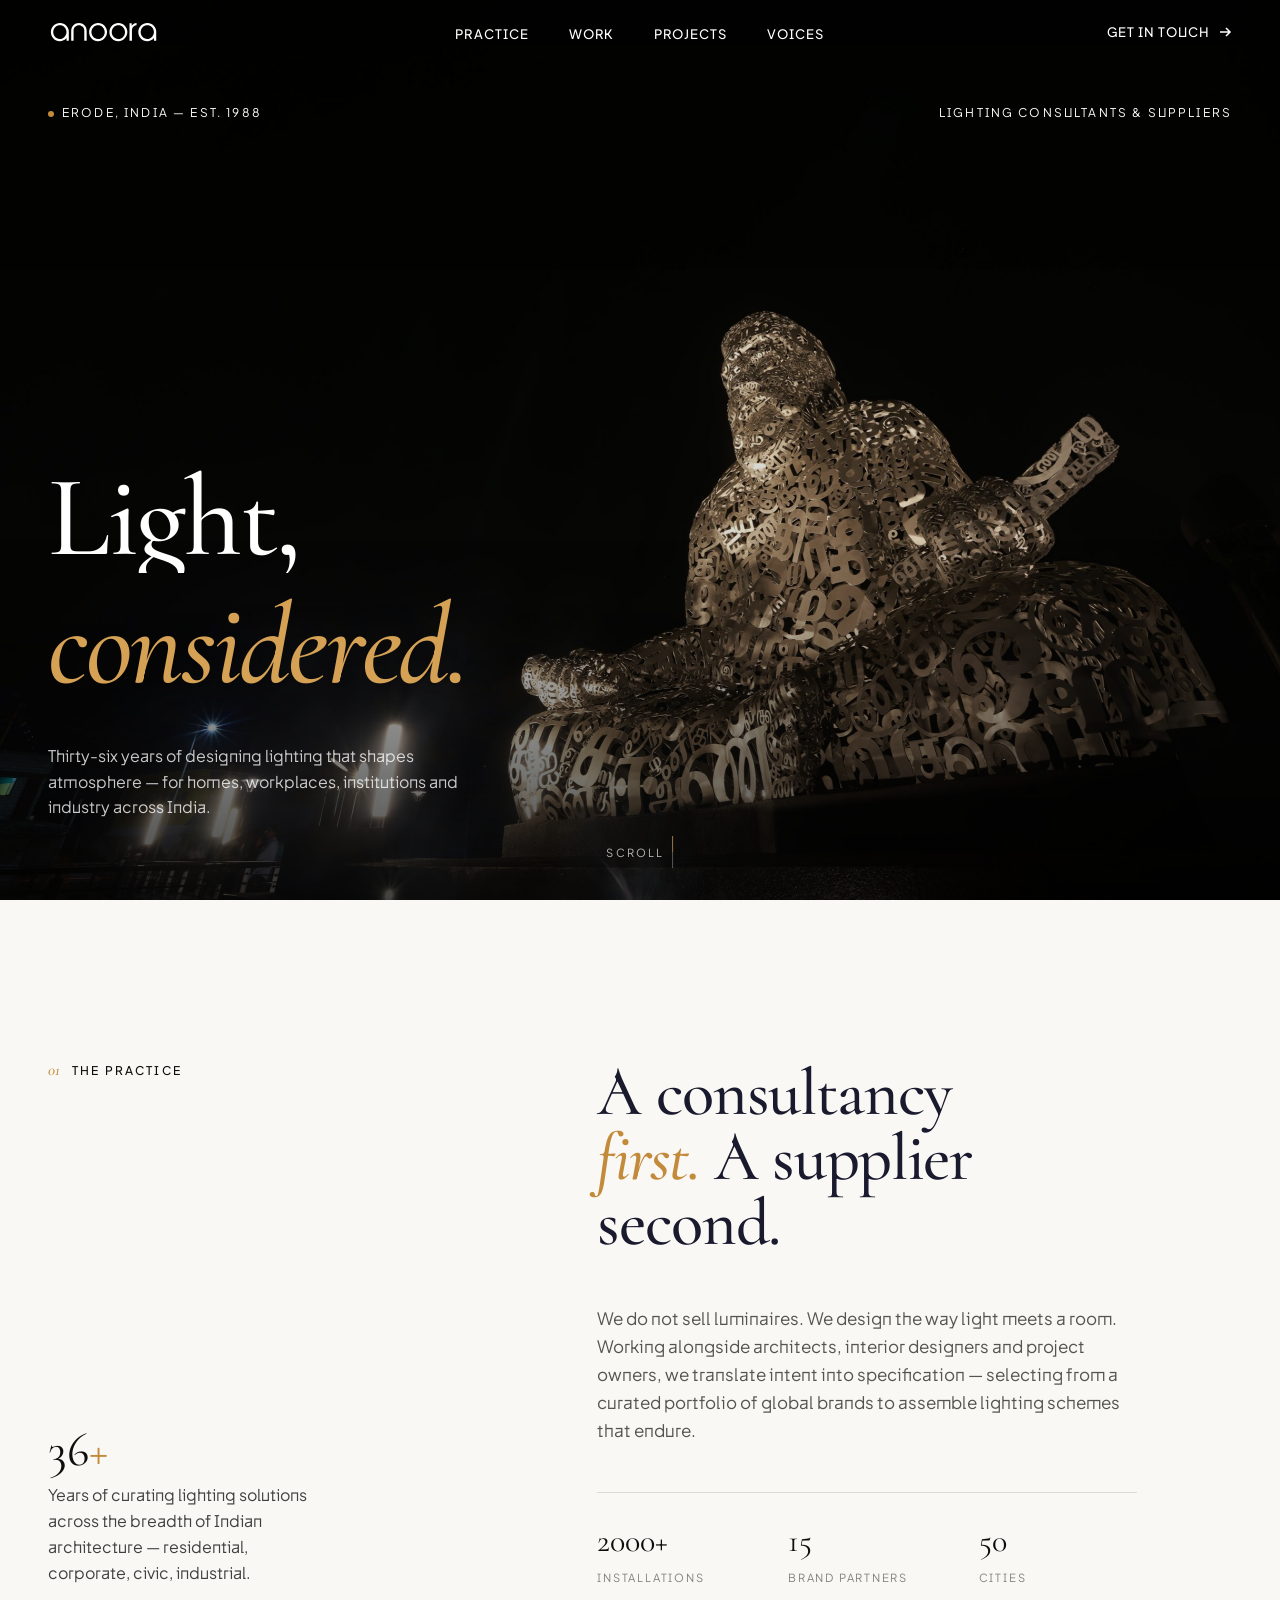
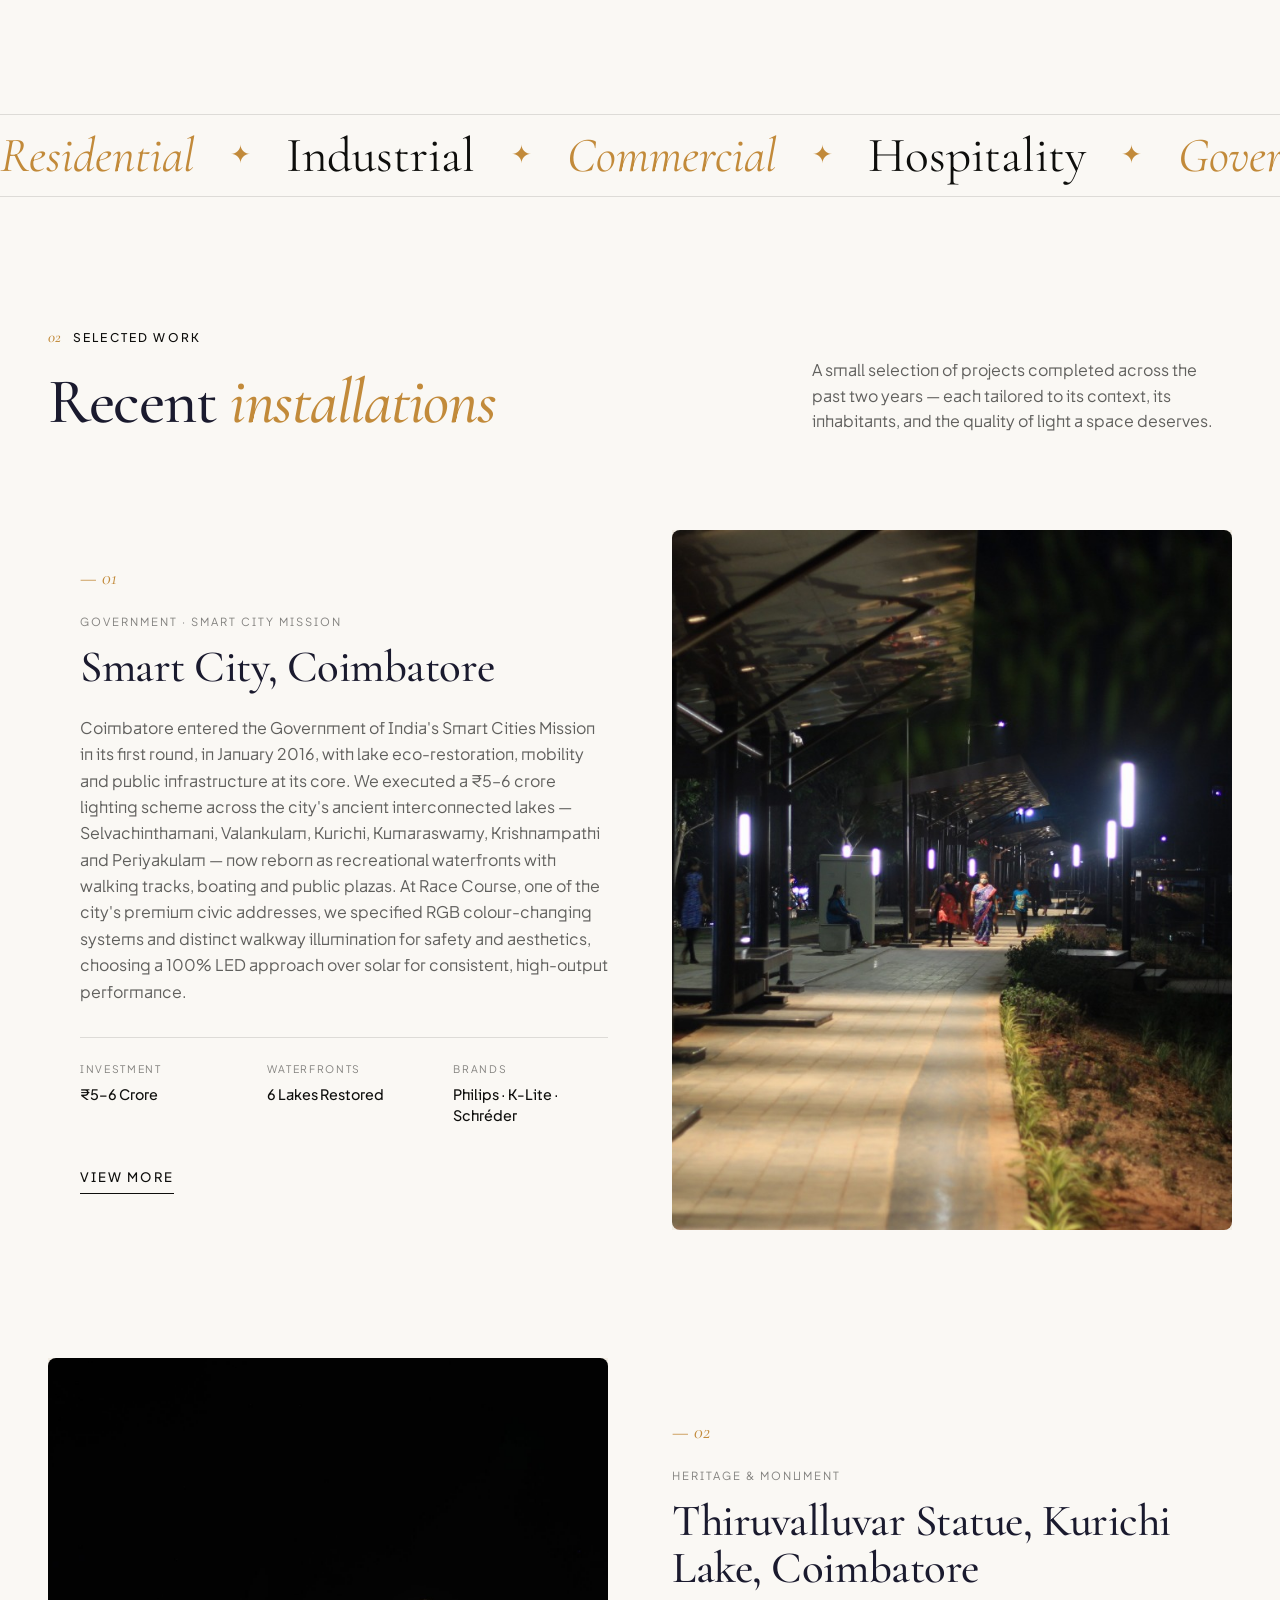
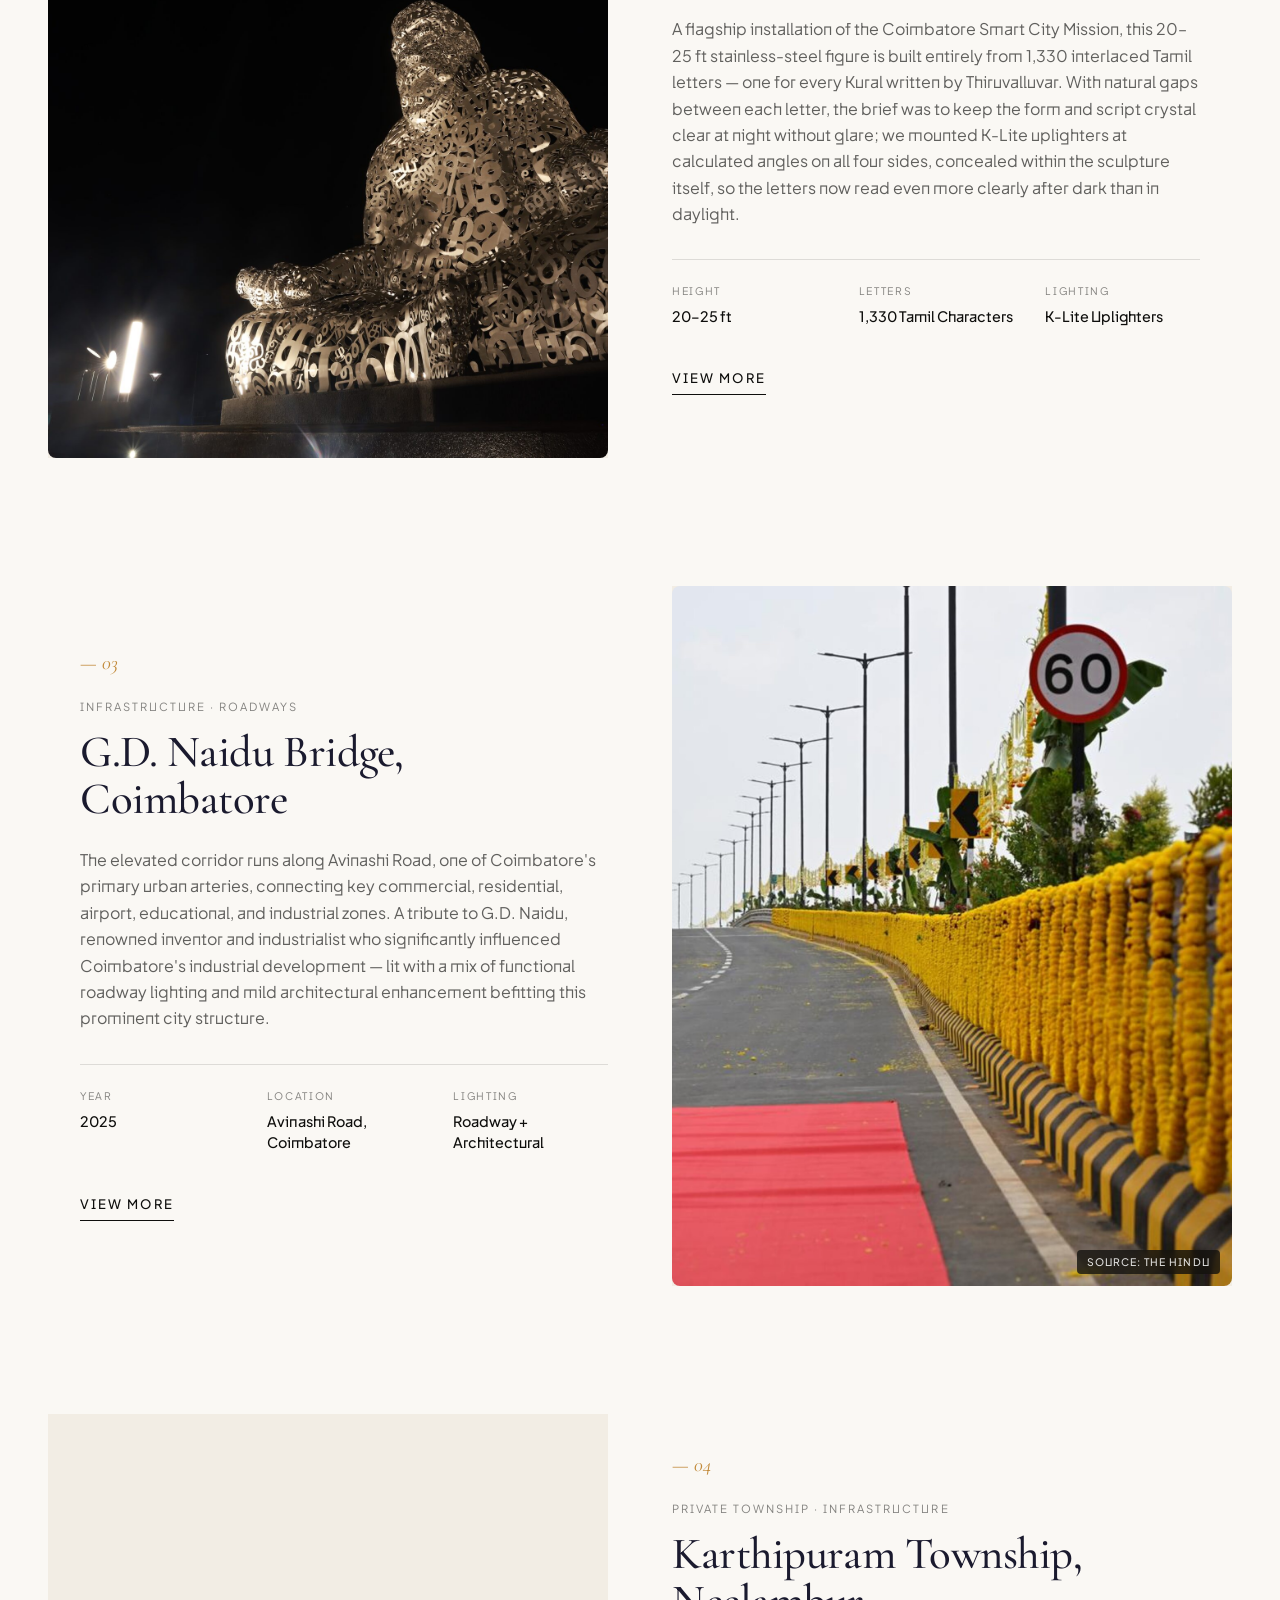
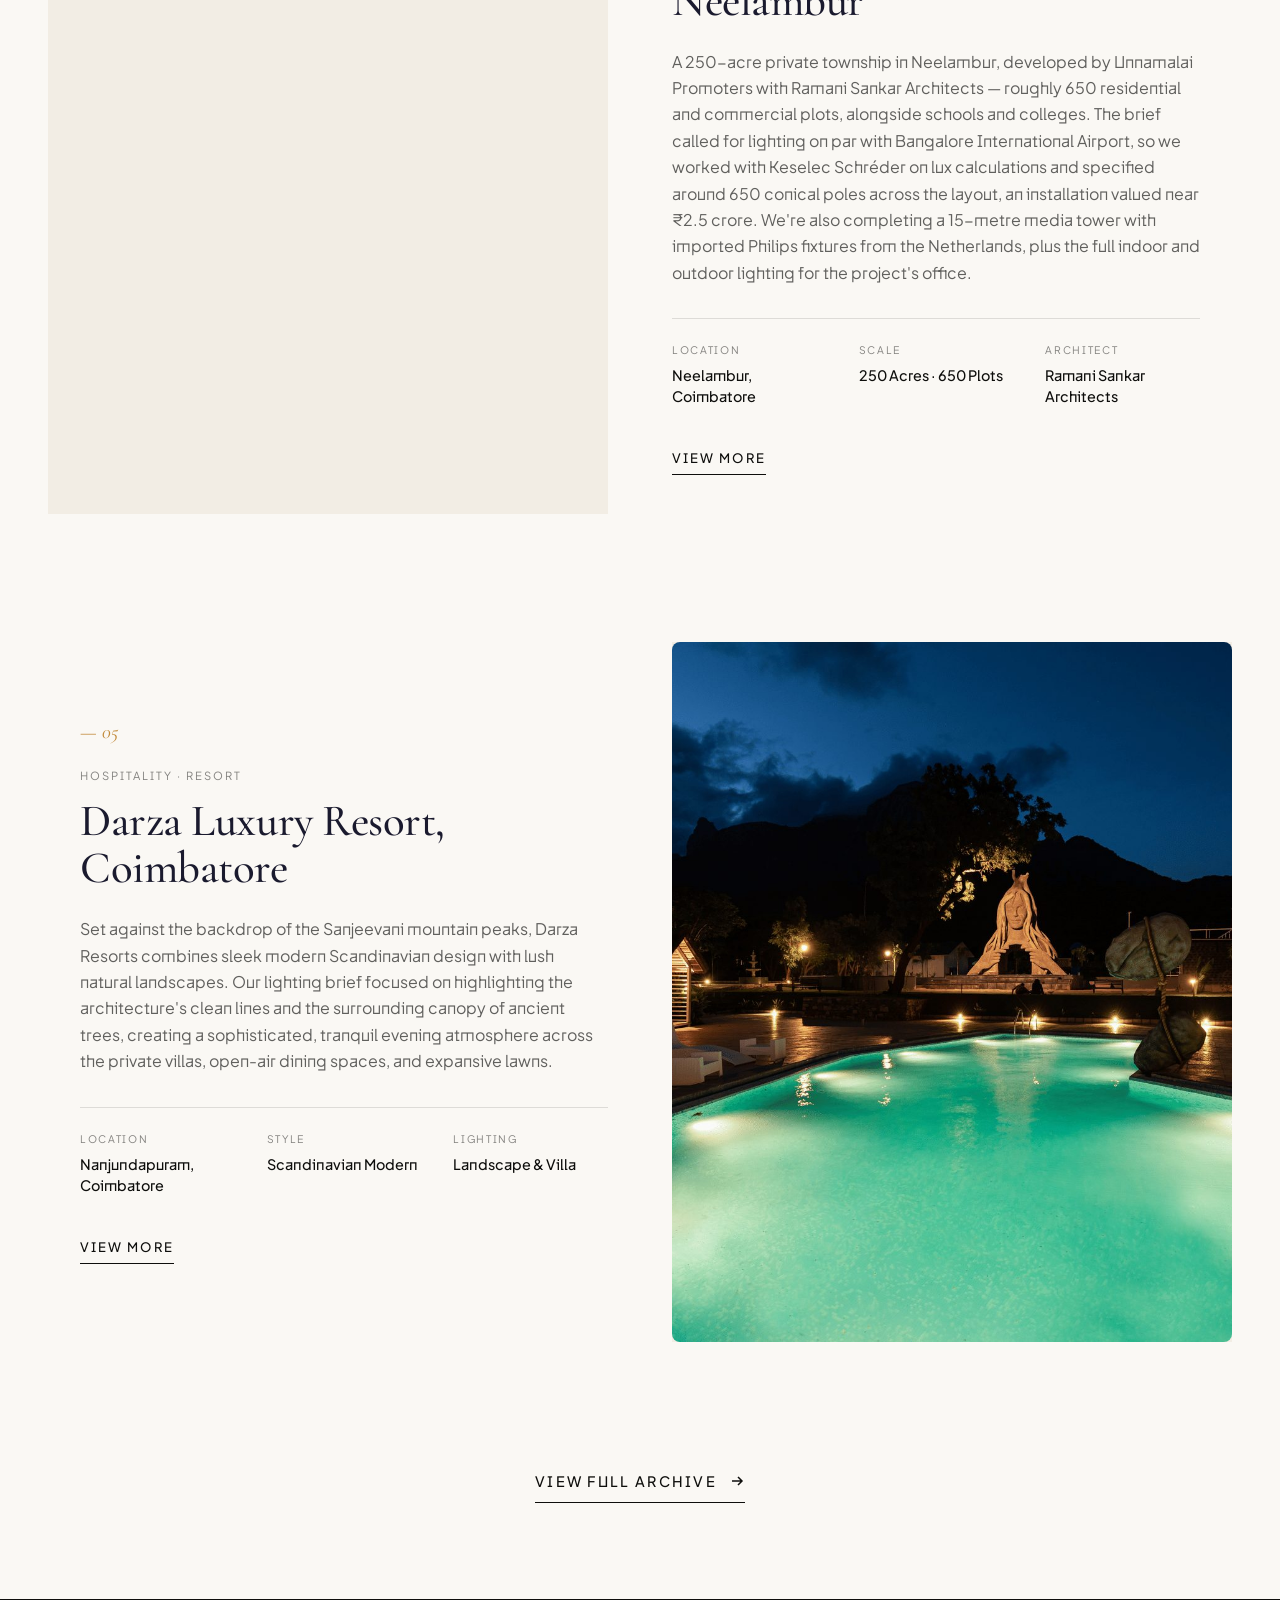
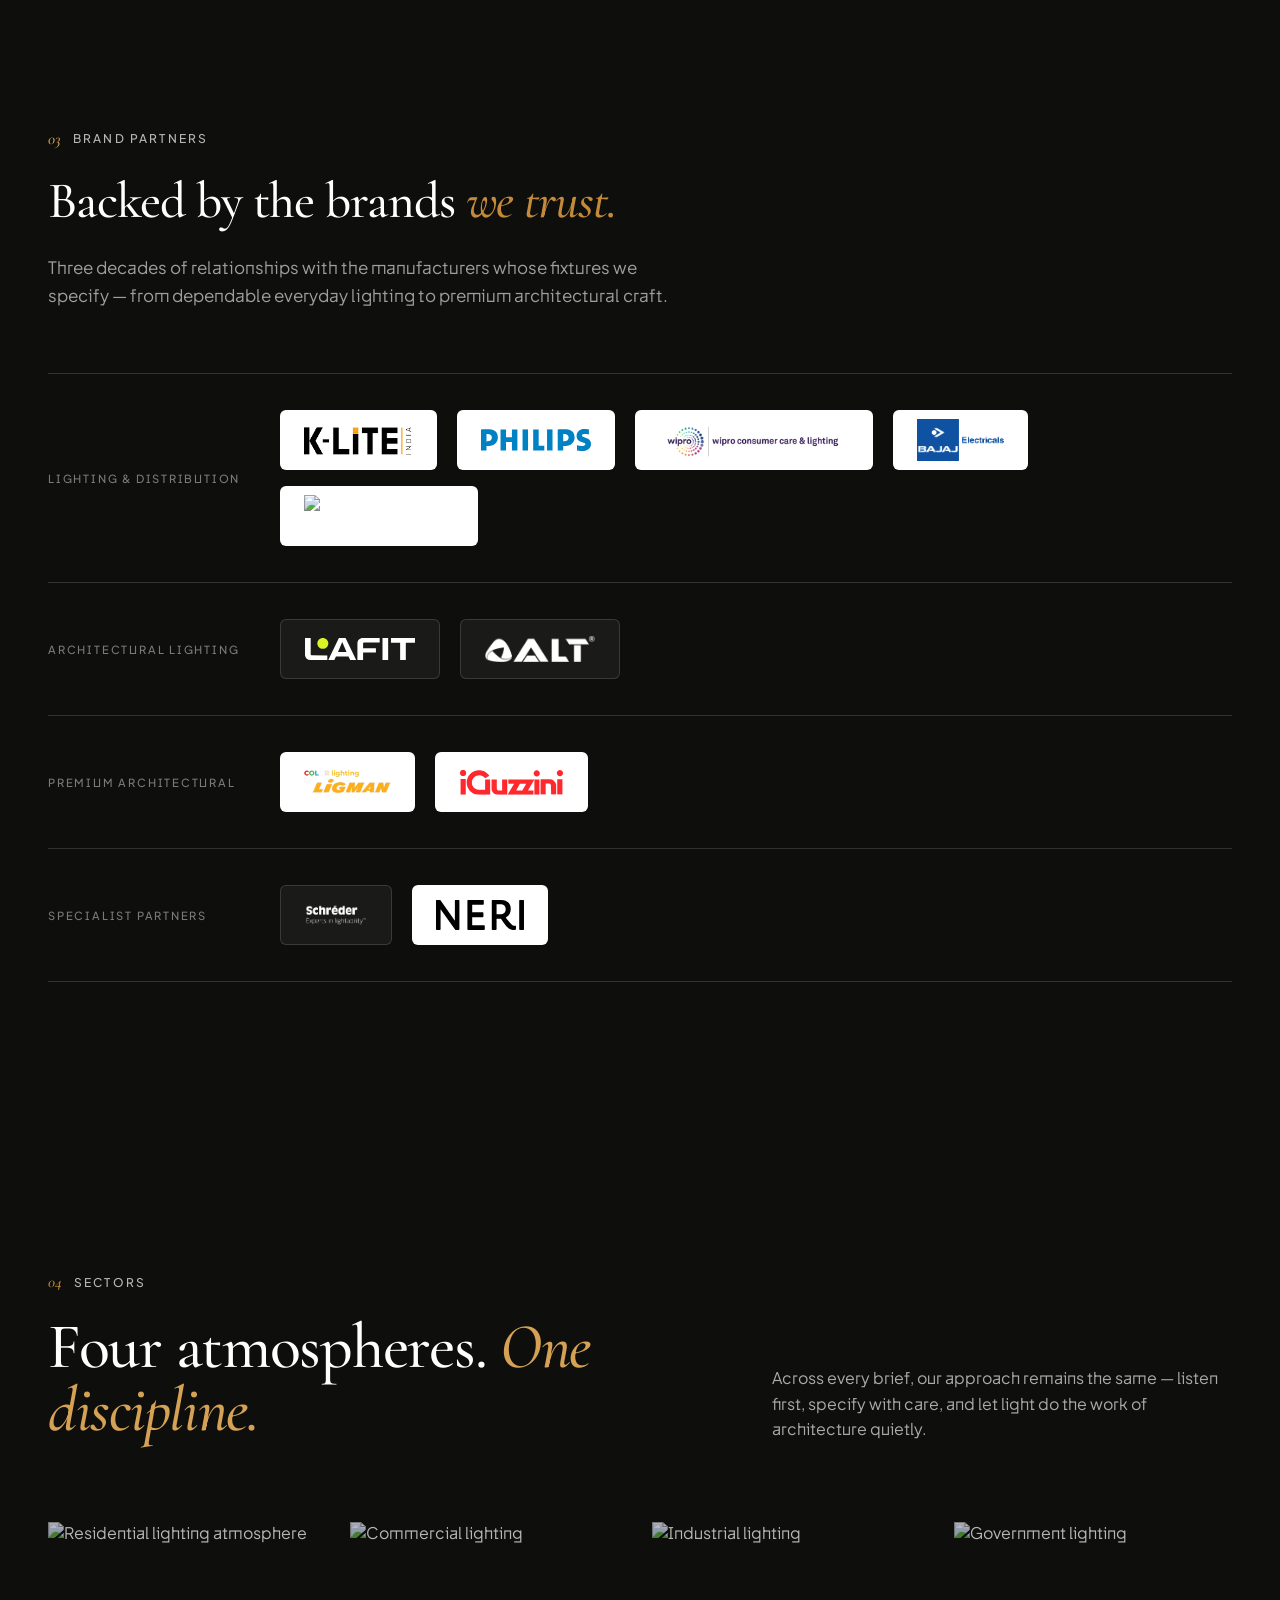
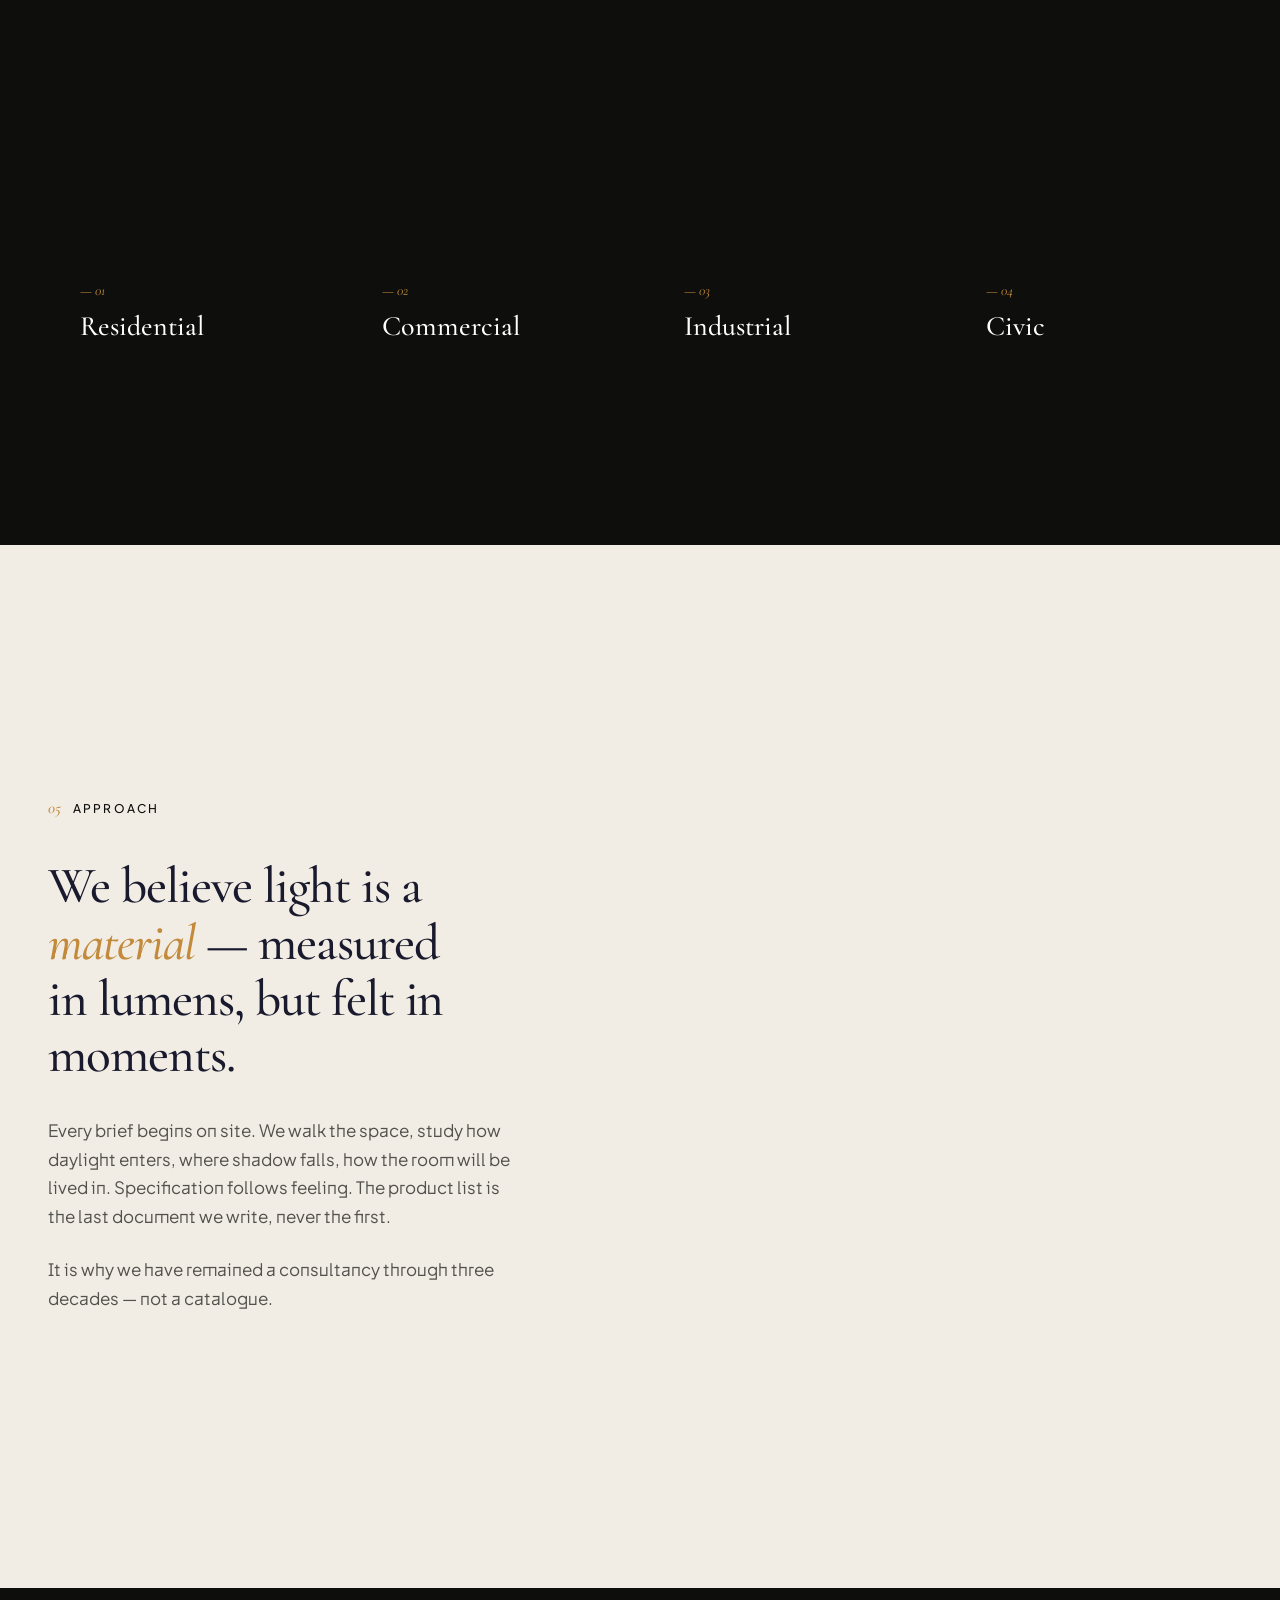
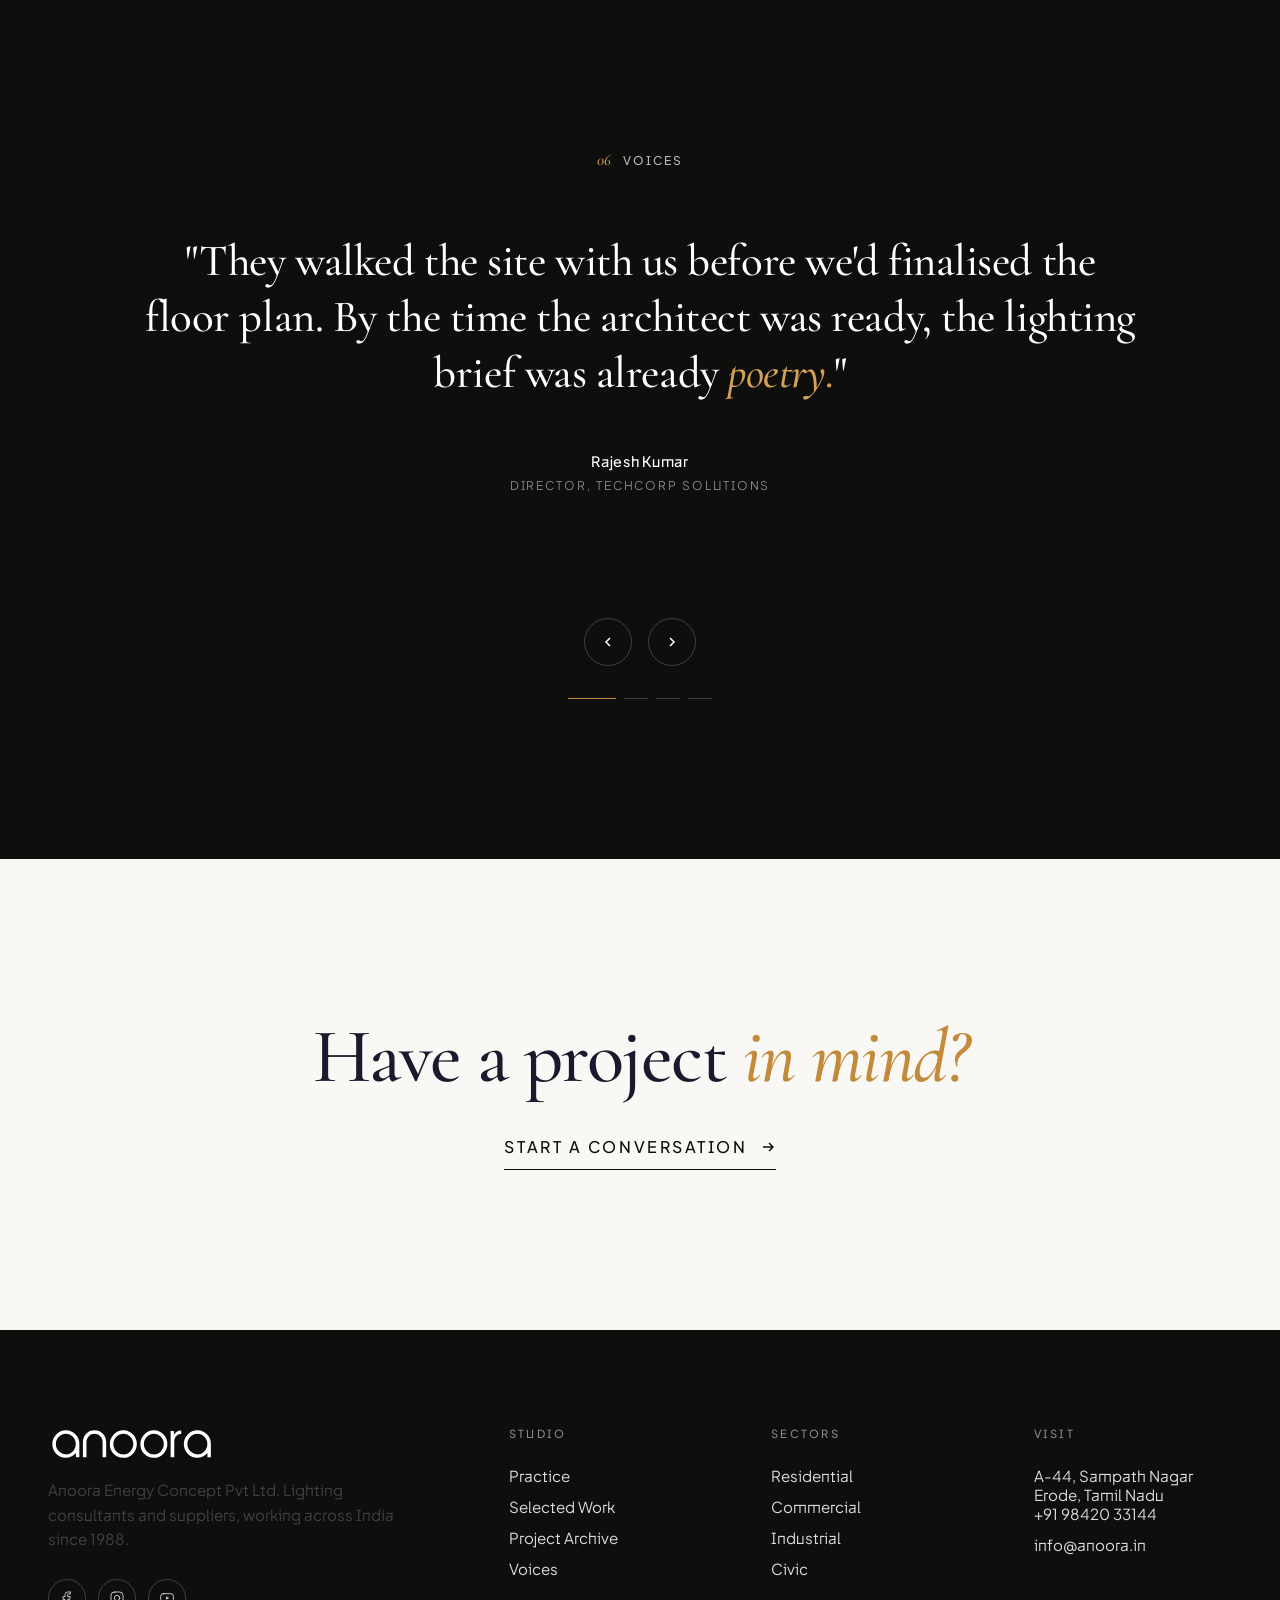
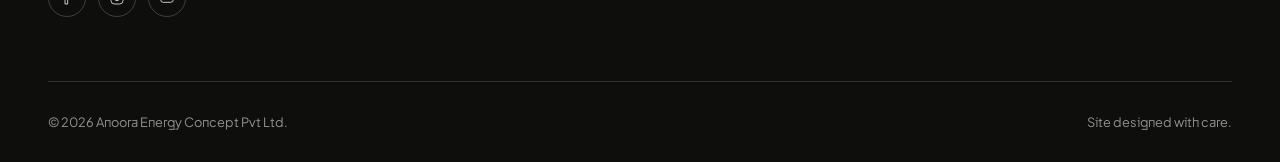
==== index.html @ 12149620 "feat: add Crompton brand logo after Bajaj, populate Darza Resort gallery carousel photos, and enable" ====
<!DOCTYPE html>
<html lang="en">
<head>
  <meta charset="UTF-8">
  <meta name="viewport" content="width=device-width, initial-scale=1.0">
  <title>Anoora — Light, Considered.</title>
  <link rel="preconnect" href="https://fonts.googleapis.com">
  <link rel="preconnect" href="https://fonts.gstatic.com" crossorigin>
  <link href="https://fonts.googleapis.com/css2?family=Cormorant+Garamond:ital,wght@0,400;0,500;0,600;1,400;1,500&family=Plus+Jakarta+Sans:wght@300;400;500;600;700;800&display=swap" rel="stylesheet">
  <link rel="stylesheet" href="colors_and_type.css">
  <link rel="stylesheet" href="styles.css">
</head>
<body>
  <!-- Nav -->
  <nav class="nav" id="nav" style="padding: 20px 48px">
    <a href="index.html" class="nav-brand" aria-label="Anoora — Home">
      <img src="resources/anoora-wordmark.svg" alt="Anoora" style="height: 24px">
    </a>
    <ul class="nav-links">
      <li><a href="#practice">Practice</a></li>
      <li><a href="#work">Work</a></li>
      <li><a href="projects.html">PROJECTS</a></li>
      <li><a href="#voices">Voices</a></li>
    </ul>
    <a href="contact.html" class="nav-cta">
      Get in Touch
      <svg viewBox="0 0 14 14" fill="none" stroke="currentColor" stroke-width="1.5"><path d="M2 7h10M8 3l4 4-4 4"/></svg>
    </a>
  </nav>

  <!-- Hero -->
  <section class="hero">
    <div class="hero-media">
      <img src="resources/statue.jpg" alt="Thiruvalluvar Statue illuminated at night">
    </div>
    <div class="hero-content container">
      <div class="hero-meta">
        <span><span class="dot"></span>Erode, India — Est. 1988</span>
        <span>Lighting Consultants &amp; Suppliers</span>
      </div>
      <div class="hero-headline">
        <h1>
          <span class="word"><span style="color: rgb(255, 255, 255); height: 12px">Light,</span></span><br>
          <span class="word"><span><em>considered.</em></span></span>
        </h1>
        <p class="hero-sub">Thirty-six years of designing lighting that shapes atmosphere — for homes, workplaces, institutions and industry across India.</p>
      </div>
    </div>
    <div class="scroll-cue">
      <span>Scroll</span>
      <span class="line"></span>
    </div>
  </section>

  <!-- Intro / Practice -->
  <section class="intro" id="practice">
    <div class="container">
      <div class="intro-grid">
        <div class="intro-left">
          <div class="eyebrow reveal"><span class="num">01</span><span>The Practice</span></div>
          <div class="intro-aside reveal">
            <span class="stat">36<em style="font-style:italic;color:var(--gold)">+</em></span>
            <p>Years of curating lighting solutions across the breadth of Indian architecture — residential, corporate, civic, industrial.</p>
          </div>
        </div>
        <div class="intro-right">
          <h2 class="display-h intro-headline reveal">A consultancy <em>first.</em> A supplier second.</h2>
          <p class="intro-body reveal">We do not sell luminaires. We design the way light meets a room. Working alongside architects, interior designers and project owners, we translate intent into specification — selecting from a curated portfolio of global brands to assemble lighting schemes that endure.</p>
          <div class="intro-meta">
            <div class="item reveal">
              <span class="num">2000+</span>
              <span class="label">Installations</span>
            </div>
            <div class="item reveal">
              <span class="num">15</span>
              <span class="label">Brand Partners</span>
            </div>
            <div class="item reveal">
              <span class="num">50</span>
              <span class="label">CITIES</span>
            </div>
          </div>
        </div>
      </div>
    </div>
  </section>

  <!-- Marquee -->
  <div class="marquee" style="font-size: 24px; padding: 16px 0px">
    <div class="marquee-track">
      <span><em>Residential</em></span>
      <span>Industrial</span>
      <span><em>Commercial</em></span>
      <span>Hospitality</span>
      <span><em>Government</em></span>
      <span>Retail</span>
      <span><em>Institutions</em></span>
      <span>Medical</span>
      <span><em>Residential</em></span>
      <span>Industrial</span>
      <span><em>Commercial</em></span>
      <span>Hospitality</span>
      <span><em>Government</em></span>
      <span>Retail</span>
      <span><em>Institutions</em></span>
      <span>Medical</span>
    </div>
  </div>

  <!-- Featured Coimbatores -->
  <section class="projects" id="work">
    <div class="container">
      <div class="projects-header">
        <div>
          <div class="eyebrow reveal" style="margin-bottom: 1.5rem;"><span class="num">02</span><span>Selected Work</span></div>
          <h2 class="display-h reveal">Recent <em>installations</em></h2>
        </div>
        <p class="reveal">A small selection of projects completed across the past two years — each tailored to its context, its inhabitants, and the quality of light a space deserves.</p>
      </div>

      <!-- Coimbatore 1 -->
      <article class="project-row">
        <div class="project-img-wrap img-reveal in">
          <img src="resources/selvachinthamani/smart-city.jpg" alt="Smart City lighting project" style="width:100%;height:100%;object-fit:cover;border-radius:8px;">
        </div>
        <div class="project-info">
          <span class="project-num">— 01</span>
          <div class="project-category">GOVERNMENT · SMART CITY MISSION</div>
          <h3 class="reveal">Smart City, Coimbatore</h3>
          <p class="reveal">Coimbatore entered the Government of India's Smart Cities Mission in its first round, in January 2016, with lake eco-restoration, mobility and public infrastructure at its core. We executed a ₹5–6 crore lighting scheme across the city's ancient interconnected lakes — Selvachinthamani, Valankulam, Kurichi, Kumaraswamy, Krishnampathi and Periyakulam — now reborn as recreational waterfronts with walking tracks, boating and public plazas. At Race Course, one of the city's premium civic addresses, we specified RGB colour-changing systems and distinct walkway illumination for safety and aesthetics, choosing a 100% LED approach over solar for consistent, high-output performance.</p>
          <div class="project-meta">
            <div class="item"><span class="label">Investment</span><span class="val">₹5–6 Crore</span></div>
            <div class="item"><span class="label">Waterfronts</span><span class="val">6 Lakes Restored</span></div>
            <div class="item"><span class="label">Brands</span><span class="val">Philips · K-Lite · Schréder</span></div>
          </div>
          <a href="project-detail.html?id=smart-city" class="arrow-link">VIEW MORE</a>
        </div>
      </article>

      <!-- Coimbatore 2 -->
      <article class="project-row">
        <div class="project-img-wrap img-reveal in">
          <img src="resources/statue.jpg" alt="Thiruvalluvar Statue illuminated" style="width:100%;height:100%;object-fit:cover;border-radius:8px;">
        </div>
        <div class="project-info">
          <span class="project-num">— 02</span>
          <div class="project-category">HERITAGE &amp; MONUMENT</div>
          <h3 class="reveal">Thiruvalluvar Statue, Kurichi Lake, Coimbatore</h3>
          <p class="reveal">A flagship installation of the Coimbatore Smart City Mission, this 20–25 ft stainless-steel figure is built entirely from 1,330 interlaced Tamil letters — one for every Kural written by Thiruvalluvar. With natural gaps between each letter, the brief was to keep the form and script crystal clear at night without glare; we mounted K-Lite uplighters at calculated angles on all four sides, concealed within the sculpture itself, so the letters now read even more clearly after dark than in daylight.</p>
          <div class="project-meta">
            <div class="item"><span class="label">Height</span><span class="val">20–25 ft</span></div>
            <div class="item"><span class="label">Letters</span><span class="val">1,330 Tamil Characters</span></div>
            <div class="item"><span class="label">Lighting</span><span class="val">K-Lite Uplighters</span></div>
          </div>
          <a href="project-detail.html?id=thiruvalluvar-statue" class="arrow-link">VIEW MORE</a>
        </div>
      </article>

      <!-- Coimbatore 3 -->
      <article class="project-row">
        <div class="project-img-wrap img-reveal in">
          <img src="resources/gd-naidu-bridge/gd-naidu-1.jpg" alt="G.D. Naidu Bridge illuminated" style="width:100%;height:100%;object-fit:cover;border-radius:8px;">
          <span class="img-caption">Source: The Hindu</span>
        </div>
        <div class="project-info">
          <span class="project-num">— 03</span>
          <div class="project-category">INFRASTRUCTURE · ROADWAYS</div>
          <h3 class="reveal">G.D. Naidu Bridge, Coimbatore</h3>
          <p class="reveal">The elevated corridor runs along Avinashi Road, one of Coimbatore's primary urban arteries, connecting key commercial, residential, airport, educational, and industrial zones. A tribute to G.D. Naidu, renowned inventor and industrialist who significantly influenced Coimbatore's industrial development — lit with a mix of functional roadway lighting and mild architectural enhancement befitting this prominent city structure.</p>
          <div class="project-meta">
            <div class="item"><span class="label">YEAR</span><span class="val">2025</span></div>
            <div class="item"><span class="label">Location</span><span class="val">Avinashi Road, Coimbatore</span></div>
            <div class="item"><span class="label">Lighting</span><span class="val">Roadway + Architectural</span></div>
          </div>
          <a href="project-detail.html?id=gd-naidu-bridge" class="arrow-link">VIEW MORE</a>
        </div>
      </article>

      <!-- Commercial Project - Karthipuram -->
      <article class="project-row">
        <div class="project-img-wrap img-reveal in">
          <image-slot id="project-06" shape="rounded" radius="8" placeholder="Drop project image" style="width:100%;height:100%;"></image-slot>
        </div>
        <div class="project-info">
          <span class="project-num">— 04</span>
          <div class="project-category">PRIVATE TOWNSHIP · INFRASTRUCTURE</div>
          <h3 class="reveal">Karthipuram Township, Neelambur</h3>
          <p class="reveal">A 250-acre private township in Neelambur, developed by Unnamalai Promoters with Ramani Sankar Architects — roughly 650 residential and commercial plots, alongside schools and colleges. The brief called for lighting on par with Bangalore International Airport, so we worked with Keselec Schréder on lux calculations and specified around 650 conical poles across the layout, an installation valued near ₹2.5 crore. We're also completing a 15-metre media tower with imported Philips fixtures from the Netherlands, plus the full indoor and outdoor lighting for the project's office.</p>
          <div class="project-meta">
            <div class="item"><span class="label">Location</span><span class="val">Neelambur, Coimbatore</span></div>
            <div class="item"><span class="label">Scale</span><span class="val">250 Acres · 650 Plots</span></div>
            <div class="item"><span class="label">Architect</span><span class="val">Ramani Sankar Architects</span></div>
          </div>
          <a href="project-detail.html?id=karthipuram" class="arrow-link">VIEW MORE</a>
        </div>
      </article>

      <!-- Hospitality Project - Darza Luxury Resort -->
      <article class="project-row">
        <div class="project-img-wrap img-reveal in">
          <img src="resources/darza.jpg" alt="Illuminated pool at Darza Luxury Resort at night" style="width:100%;height:100%;object-fit:cover;border-radius:8px;">
        </div>
        <div class="project-info">
          <span class="project-num">— 05</span>
          <div class="project-category">HOSPITALITY · RESORT</div>
          <h3 class="reveal">Darza Luxury Resort, Coimbatore</h3>
          <p class="reveal">Set against the backdrop of the Sanjeevani mountain peaks, Darza Resorts combines sleek modern Scandinavian design with lush natural landscapes. Our lighting brief focused on highlighting the architecture's clean lines and the surrounding canopy of ancient trees, creating a sophisticated, tranquil evening atmosphere across the private villas, open-air dining spaces, and expansive lawns.</p>
          <div class="project-meta">
            <div class="item"><span class="label">Location</span><span class="val">Nanjundapuram, Coimbatore</span></div>
            <div class="item"><span class="label">Style</span><span class="val">Scandinavian Modern</span></div>
            <div class="item"><span class="label">Lighting</span><span class="val">Landscape &amp; Villa</span></div>
          </div>
          <a href="project-detail.html?id=darza-resort" class="arrow-link">VIEW MORE</a>
        </div>
      </article>

      <div class="view-all">
        <a href="projects.html" class="arrow-link">View Full Archive
          <svg viewBox="0 0 16 16" fill="none" stroke="currentColor" stroke-width="1.5"><path d="M3 8h10M9 4l4 4-4 4"/></svg>
        </a>
      </div>
    </div>
  </section>

  <!-- Brand Partners -->
  <section class="brands">
    <div class="container">
      <div class="brands-header">
        <div class="eyebrow reveal" style="color: rgba(255,255,255,0.7);"><span class="num" style="color:var(--gold-soft);">03</span><span>Brand Partners</span></div>
        <h2 class="display-h reveal">Backed by the brands <em>we trust.</em></h2>
        <p class="reveal">Three decades of relationships with the manufacturers whose fixtures we specify — from dependable everyday lighting to premium architectural craft.</p>
      </div>

      <div class="brands-tier">
        <h3 class="brands-tier-label">Lighting &amp; Distribution</h3>
        <ul class="brands-row">
          <li><img src="resources/brands/k-lite.png" alt="K-Lite" loading="lazy"></li>
          <li><img src="resources/brands/philips.svg" alt="Philips" loading="lazy"></li>
          <li><img class="xl" src="resources/brands/wipro.png" alt="Wipro Lighting" loading="lazy"></li>
          <li><img class="lg" src="resources/brands/bajaj.gif" alt="Bajaj Electricals" loading="lazy"></li>
          <li><img class="lg" src="resources/brands/crompton.svg" alt="Crompton Greaves Lighting" loading="lazy"></li>
        </ul>
      </div>

      <div class="brands-tier">
        <h3 class="brands-tier-label">Architectural Lighting</h3>
        <ul class="brands-row">
          <li class="dark"><img src="resources/brands/lafit.svg" alt="Lafit" loading="lazy"></li>
          <li class="dark"><img src="resources/brands/alt.png" alt="ALT — Arrow Lighting Technologies" loading="lazy"></li>
        </ul>
      </div>

      <div class="brands-tier">
        <h3 class="brands-tier-label">Premium Architectural</h3>
        <ul class="brands-row">
          <li><img src="resources/brands/ligman.png" alt="Ligman" loading="lazy"></li>
          <li><img src="resources/brands/iguzzini.svg" alt="iGuzzini" loading="lazy"></li>
        </ul>
      </div>

      <div class="brands-tier">
        <h3 class="brands-tier-label">Specialist Partners</h3>
        <ul class="brands-row">
          <li class="dark"><img src="resources/brands/schreder.png" alt="Keselec Schréder" loading="lazy"></li>
          <li><img src="resources/brands/neri.svg" alt="Neri" loading="lazy"></li>
        </ul>
      </div>
    </div>
  </section>

  <!-- Sectors -->
  <section class="sectors">
    <div class="container">
      <div class="sectors-header">
        <div>
          <div class="eyebrow reveal" style="margin-bottom: 1.5rem; color: rgba(255,255,255,0.7);"><span class="num">04</span><span>Sectors</span></div>
          <h2 class="display-h reveal">Four atmospheres. <em>One discipline.</em></h2>
        </div>
        <p class="reveal">Across every brief, our approach remains the same — listen first, specify with care, and let light do the work of architecture quietly.</p>
      </div>

      <div class="sectors-grid">
        <div class="sector-tile">
          <img src="https://images.unsplash.com/photo-1616594039964-ae9021a400a0?w=900&q=85&auto=format&fit=crop" alt="Residential lighting atmosphere">
          <div class="sector-info">
            <div class="sector-num">— 01</div>
            <h3>Residential</h3>
            <p>Layered, intimate, infinitely tunable. Lighting that follows the rhythm of a home.</p>
          </div>
        </div>
        <div class="sector-tile">
          <img src="https://images.unsplash.com/photo-1497366754035-f200968a6e72?w=900&q=85&auto=format&fit=crop" alt="Commercial lighting">
          <div class="sector-info">
            <div class="sector-num">— 02</div>
            <h3>Commercial</h3>
            <p>Designed for circadian wellness, productivity, and the brand of a space.</p>
          </div>
        </div>
        <div class="sector-tile">
          <img src="https://images.unsplash.com/photo-1581094794329-c8112a89af12?w=900&q=85&auto=format&fit=crop" alt="Industrial lighting">
          <div class="sector-info">
            <div class="sector-num">— 03</div>
            <h3>Industrial</h3>
            <p>Engineered for performance — safety, visibility, energy efficiency at scale.</p>
          </div>
        </div>
        <div class="sector-tile">
          <img src="https://images.unsplash.com/photo-1486325212027-8081e485255e?w=900&q=85&auto=format&fit=crop" alt="Government lighting">
          <div class="sector-info">
            <div class="sector-num">— 04</div>
            <h3>Civic</h3>
            <p>Durable, dignified lighting for public infrastructure and institutional spaces.</p>
          </div>
        </div>
      </div>
    </div>
  </section>

  <!-- Philosophy -->
  <section class="philosophy">
    <div class="container">
      <div class="philosophy-inner">
        <div class="philosophy-text">
          <div class="eyebrow reveal"><span class="num">05</span><span>Approach</span></div>
          <h2 class="display-h reveal">We believe light is a <em>material</em> — measured in lumens, but felt in moments.</h2>
          <p class="reveal">Every brief begins on site. We walk the space, study how daylight enters, where shadow falls, how the room will be lived in. Specification follows feeling. The product list is the last document we write, never the first.</p>
          <p class="reveal">It is why we have remained a consultancy through three decades — not a catalogue.</p>
        </div>
        <div class="philosophy-img img-reveal">
          <img src="https://images.unsplash.com/photo-1540932239986-30128078f3c5?w=1200&q=85&auto=format&fit=crop" alt="Designer at work">
        </div>
      </div>
    </div>
  </section>

  <!-- Testimonials -->
  <section class="testimonials" id="voices">
    <div class="container">
      <div class="eyebrow"><span class="num" style="color:var(--gold-soft);">06</span><span>Voices</span></div>
      <div class="testimonial-stage">
        <div class="testimonial-slide active">
          <p class="testimonial-quote">"They walked the site with us before we'd finalised the floor plan. By the time the architect was ready, the lighting brief was already <em>poetry.</em>"</p>
          <div class="testimonial-meta">
            <span class="name">Rajesh Kumar</span>
            <span class="role">Director, TechCorp Solutions</span>
          </div>
        </div>
        <div class="testimonial-slide">
          <p class="testimonial-quote">"What sets Anoora apart isn't the products. It's the <em>restraint.</em> They know when to recommend less."</p>
          <div class="testimonial-meta">
            <span class="name">Priya Sharma</span>
            <span class="role">Principal, Hospitality Group</span>
          </div>
        </div>
        <div class="testimonial-slide">
          <p class="testimonial-quote">"Three decades of working with this team. They've lit our offices, our homes, and our factories — each <em>entirely</em> different. Each entirely considered."</p>
          <div class="testimonial-meta">
            <span class="name">Amit Patel</span>
            <span class="role">Chairman, Patel Industries</span>
          </div>
        </div>
        <div class="testimonial-slide">
          <p class="testimonial-quote">"Our home doesn't feel <em>lit.</em> It feels held in light. That's the only way I know how to describe what they did."</p>
          <div class="testimonial-meta">
            <span class="name">Meera Iyer</span>
            <span class="role">Homeowner, Coimbatore</span>
          </div>
        </div>
      </div>

      <div class="testimonial-nav">
        <button class="t-btn" id="prevT" aria-label="Previous">
          <svg width="14" height="14" viewBox="0 0 14 14" fill="none" stroke="currentColor" stroke-width="1.5"><path d="M9 3L5 7l4 4"/></svg>
        </button>
        <button class="t-btn" id="nextT" aria-label="Next">
          <svg width="14" height="14" viewBox="0 0 14 14" fill="none" stroke="currentColor" stroke-width="1.5"><path d="M5 3l4 4-4 4"/></svg>
        </button>
      </div>

      <div class="t-dots" id="tDots"></div>
    </div>
  </section>

  <!-- CTA -->
  <section class="cta-section">
    <div class="container">
      <h2 class="display-h reveal">Have a project <em>in mind?</em></h2>
      <a href="contact.html" class="arrow-link">Start a Conversation
        <svg viewBox="0 0 16 16" fill="none" stroke="currentColor" stroke-width="1.5"><path d="M3 8h10M9 4l4 4-4 4"/></svg>
      </a>
    </div>
  </section>

  <!-- Footer -->
  <footer>
    <div class="container">
      <div class="footer-top">
        <div class="footer-brand">
          <img src="resources/anoora-wordmark.svg" alt="Anoora" style="height: 36px; margin-bottom: 1rem;">
          <p>Anoora Energy Concept Pvt Ltd. Lighting consultants and suppliers, working across India since 1988.</p>
          <div class="footer-social">
            <a href="https://www.facebook.com/p/Anoora-Lighting-Solutions-61585017059623/" target="_blank" rel="noopener noreferrer" aria-label="Anoora on Facebook">
              <svg viewBox="0 0 24 24" fill="none" stroke="currentColor" stroke-width="1.5" stroke-linecap="round" stroke-linejoin="round"><path d="M15 3h-2a4 4 0 0 0-4 4v3H6v4h3v7h4v-7h3l1-4h-4V7a1 1 0 0 1 1-1h3V3z"/></svg>
            </a>
            <a href="https://www.instagram.com/anoora_lighting_solutions/" target="_blank" rel="noopener noreferrer" aria-label="Anoora on Instagram">
              <svg viewBox="0 0 24 24" fill="none" stroke="currentColor" stroke-width="1.5" stroke-linecap="round" stroke-linejoin="round"><rect x="3" y="3" width="18" height="18" rx="5"/><circle cx="12" cy="12" r="4"/><circle cx="17.3" cy="6.7" r="0.6" fill="currentColor" stroke="none"/></svg>
            </a>
            <a href="https://www.youtube.com/@anooralighting" target="_blank" rel="noopener noreferrer" aria-label="Anoora on YouTube">
              <svg viewBox="0 0 24 24" fill="none" stroke="currentColor" stroke-width="1.5" stroke-linecap="round" stroke-linejoin="round"><rect x="2.5" y="5.5" width="19" height="13" rx="4"/><path d="M10.5 9.2v5.6l5-2.8-5-2.8z" fill="currentColor" stroke="none"/></svg>
            </a>
          </div>
        </div>
        <nav class="footer-col" aria-label="Studio">
          <h4>Studio</h4>
          <ul>
            <li><a href="#practice">Practice</a></li>
            <li><a href="#work">Selected Work</a></li>
            <li><a href="projects.html">Project Archive</a></li>
            <li><a href="#voices">Voices</a></li>
          </ul>
        </nav>
        <nav class="footer-col" aria-label="Sectors">
          <h4>Sectors</h4>
          <ul>
            <li><a href="projects.html?filter=residential">Residential</a></li>
            <li><a href="projects.html?filter=commercial">Commercial</a></li>
            <li><a href="projects.html?filter=industrial">Industrial</a></li>
            <li><a href="projects.html?filter=civic">Civic</a></li>
          </ul>
        </nav>
        <div class="footer-col">
          <h4>Visit</h4>
          <address>
            A-44, Sampath Nagar<br>Erode, Tamil Nadu
            <a href="tel:+919842033144">+91 98420 33144</a>
            <a href="mailto:info@anoora.in">info@anoora.in</a>
          </address>
        </div>
      </div>
      <div class="footer-bottom">
        <span>© 2026 Anoora Energy Concept Pvt Ltd.</span>
        <span>Site designed with care.</span>
      </div>
    </div>
  </footer>

  <!-- Image Slot Component -->
  <script src="image-slot.js"></script>



  <script>
    // Nav scroll behavior
    const nav = document.getElementById('nav');
    const onScroll = () => {
      if (window.scrollY > 80) nav.classList.add('scrolled');
      else nav.classList.remove('scrolled');
    };
    window.addEventListener('scroll', onScroll, { passive: true });

    // Scroll reveal animations
    const io = new IntersectionObserver((entries) => {
      entries.forEach(e => {
        if (e.isIntersecting) {
          e.target.classList.add('in');
          io.unobserve(e.target);
        }
      });
    }, { threshold: 0.15, rootMargin: '0px 0px -80px 0px' });

    document.querySelectorAll('.reveal, .img-reveal').forEach(el => io.observe(el));

    // Testimonials carousel
    const slides = document.querySelectorAll('.testimonial-slide');
    let activeT = 0;
    const dotsEl = document.getElementById('tDots');

    slides.forEach((_, i) => {
      const dot = document.createElement('button');
      dot.className = 't-dot' + (i === 0 ? ' active' : '');
      dot.setAttribute('aria-label', `Go to testimonial ${i + 1}`);
      dot.addEventListener('click', () => setT(i));
      dotsEl.appendChild(dot);
    });

    function setT(i) {
      activeT = (i + slides.length) % slides.length;
      slides.forEach((s, j) => s.classList.toggle('active', j === activeT));
      document.querySelectorAll('.t-dot').forEach((d, j) => d.classList.toggle('active', j === activeT));
    }

    document.getElementById('nextT').addEventListener('click', () => setT(activeT + 1));
    document.getElementById('prevT').addEventListener('click', () => setT(activeT - 1));

    // Auto-advance testimonials
    setInterval(() => setT(activeT + 1), 7000);
  </script>
</body>
</html>
---- colors_and_type.css ----
/* Anoora Design System - Colors & Typography */

:root {
  /* ===== PRIMARY BRAND COLORS ===== */
  --color-primary: #6B5B4B;           /* Muted taupe brown for buttons */
  --color-primary-light: #7A6958;     /* Lighter taupe for hover */
  --color-primary-dark: #5C4E42;      /* Darker taupe for active */

  --color-accent: #D64545;

  /* ===== BRAND ACCENT (Original gold - use for highlights only) ===== */
  --color-brand-gold: #F49C3C;
  --color-brand-gold-dark: #E08A2A;

  /* ===== NEUTRALS (Simplified) ===== */
  --color-white: #FFFFFF;
  --color-black: #000000;

  --color-gray-100: #F5F5F5;
  --color-gray-200: #EFEFEF;
  --color-gray-400: #BDBDBD;
  --color-gray-600: #666666;
  --color-gray-700: #404040;
  --color-gray-900: #1A1A2E;

  /* ===== SEMANTIC COLORS ===== */
  --color-success: #1F8A5B;
  --color-warning: #E5A712;
  --color-error: #C73E1D;
  --color-info: #2A6FDB;

  /* ===== TEXT COLORS ===== */
  --text-primary: #1A1A2E;
  --text-secondary: #404040;
  --text-tertiary: #999999;
  --text-disabled: #BDBDBD;
  --text-inverse: #FFFFFF;

  /* ===== BACKGROUNDS ===== */
  --bg-primary: #FFFFFF;
  --bg-secondary: #F5F5F5;
  --bg-tertiary: #EFEFEF;

  /* ===== BORDERS ===== */
  --border-color-light: #EFEFEF;
  --border-color-medium: #DCDCDC;
  --border-color-dark: #BDBDBD;
  --border-width-thin: 0.0625rem;  /* 1px */
  --border-width-medium: 0.125rem; /* 2px */
  --border-radius-sm: 0.25rem;     /* 4px */
  --border-radius-md: 0.5rem;      /* 8px */
  --border-radius-lg: 0.75rem;     /* 12px */
  --border-radius-xl: 1rem;        /* 16px */

  /* ===== SHADOWS ===== */
  --shadow-sm: 0 2px 8px rgba(0, 0, 0, 0.08);
  --shadow-md: 0 4px 16px rgba(0, 0, 0, 0.12);
  --shadow-lg: 0 12px 32px rgba(0, 0, 0, 0.16);
  --shadow-overlay: 0 20px 48px rgba(0, 0, 0, 0.2);

  /* ===== SPACING SCALE (0.5rem base = 8px) ===== */
  --space-xs: 0.25rem;     /* 4px */
  --space-sm: 0.5rem;      /* 8px */
  --space-md: 1rem;        /* 16px */
  --space-lg: 1.5rem;      /* 24px */
  --space-xl: 2rem;        /* 32px */
  --space-2xl: 2.5rem;     /* 40px */
  --space-3xl: 3rem;       /* 48px */
  --space-4xl: 3.5rem;     /* 56px */
  --space-5xl: 4rem;       /* 64px */
  --space-6xl: 5rem;       /* 80px */

  /* ===== TYPOGRAPHY - FONT FAMILIES ===== */
  --font-sans: "Plus Jakarta Sans", -apple-system, BlinkMacSystemFont, "Segoe UI", "Helvetica Neue", sans-serif;
  --font-serif: "Plus Jakarta Sans", "Georgia", serif;
  --font-mono: "IBM Plex Mono", "Courier New", monospace;

  /* ===== TYPOGRAPHY - SIZE SCALE (rem-based) ===== */
  --text-xs: 0.75rem;      /* 12px */
  --text-sm: 0.875rem;     /* 14px */
  --text-base: 1rem;       /* 16px */
  --text-lg: 1.25rem;      /* 20px */
  --text-xl: 1.5rem;       /* 24px */
  --text-2xl: 1.75rem;     /* 28px */
  --text-3xl: 2rem;        /* 32px */
  --text-4xl: 2.25rem;     /* 36px */
  --text-5xl: 2.5rem;      /* 40px */
  --text-6xl: 3rem;        /* 48px */
  --text-7xl: 3.5rem;      /* 56px */

  /* ===== TYPOGRAPHY - LINE HEIGHT ===== */
  --leading-tight: 1.2;
  --leading-snug: 1.375;
  --leading-normal: 1.5;
  --leading-relaxed: 1.625;
  --leading-loose: 1.875;

  /* ===== TYPOGRAPHY - FONT WEIGHT ===== */
  --font-light: 300;
  --font-normal: 400;
  --font-medium: 500;
  --font-semibold: 600;
  --font-bold: 700;
  --font-extrabold: 800;

  /* ===== TRANSITIONS ===== */
  --transition-fast: 150ms cubic-bezier(0.4, 0, 0.2, 1);
  --transition-base: 200ms cubic-bezier(0.4, 0, 0.2, 1);
  --transition-slow: 300ms cubic-bezier(0.4, 0, 0.2, 1);

  /* ===== Z-INDEX SCALE ===== */
  --z-base: 0;
  --z-dropdown: 10;
  --z-sticky: 20;
  --z-fixed: 30;
  --z-modal-backdrop: 40;
  --z-modal: 50;
  --z-tooltip: 100;
}

/* ===== SEMANTIC TYPE STYLES ===== */

/* Headings */
h1, h2, h3, h4, h5, h6 {
  margin: 0;
  color: var(--text-primary);
}

h1 {
  font-size: var(--text-6xl);
  font-weight: var(--font-bold);
  line-height: var(--leading-tight);
}

h2 {
  font-size: var(--text-5xl);
  font-weight: var(--font-bold);
  line-height: var(--leading-tight);
}

h3 {
  font-size: var(--text-3xl);
  font-weight: var(--font-bold);
  line-height: var(--leading-snug);
}

h4 {
  font-size: var(--text-2xl);
  font-weight: var(--font-semibold);
  line-height: var(--leading-snug);
}

h5 {
  font-size: var(--text-lg);
  font-weight: var(--font-semibold);
  line-height: var(--leading-normal);
}

h6 {
  font-size: var(--text-base);
  font-weight: var(--font-semibold);
  line-height: var(--leading-normal);
  color: var(--text-secondary);
}

/* Body Text */
p {
  font-size: var(--text-base);
  font-weight: var(--font-normal);
  line-height: var(--leading-relaxed);
  color: var(--text-secondary);
  margin: 0;
}

.text-sm {
  font-size: var(--text-sm);
  line-height: var(--leading-normal);
}

.text-xs {
  font-size: var(--text-xs);
  line-height: var(--leading-tight);
}

.text-lg {
  font-size: var(--text-lg);
  line-height: var(--leading-relaxed);
}

/* Text Variants */
.text-primary {
  color: var(--text-primary);
}

.text-secondary {
  color: var(--text-secondary);
}

.text-tertiary {
  color: var(--text-tertiary);
}

.text-disabled {
  color: var(--text-disabled);
}

.text-inverse {
  color: var(--text-inverse);
}

.text-bold {
  font-weight: var(--font-bold);
}

.text-semibold {
  font-weight: var(--font-semibold);
}

.text-medium {
  font-weight: var(--font-medium);
}

/* Links */
a {
  color: var(--color-primary);
  text-decoration: none;
  transition: color var(--transition-base);
}

a:hover {
  color: var(--color-primary-dark);
  text-decoration: underline;
}

a:active {
  color: var(--color-primary-dark);
}

/* Code */
code {
  font-family: var(--font-mono);
  font-size: 0.875em;
  background-color: var(--bg-tertiary);
  padding: 2px 6px;
  border-radius: var(--border-radius-sm);
  color: var(--color-accent);
}

pre {
  font-family: var(--font-mono);
  font-size: var(--text-sm);
  background-color: var(--color-gray-900);
  color: #E0E0E0;
  padding: var(--space-lg);
  border-radius: var(--border-radius-md);
  overflow-x: auto;
  line-height: var(--leading-relaxed);
}

/* ===== COMPONENT UTILITIES ===== */

.button-primary {
  background-color: var(--color-primary);
  color: var(--text-inverse);
  font-weight: var(--font-semibold);
  padding: 0.75rem 1.5rem;
  border: none;
  border-radius: var(--border-radius-md);
  cursor: pointer;
  transition: all var(--transition-base);
  min-height: 2.75rem;
  display: inline-flex;
  align-items: center;
  justify-content: center;
}

.button-primary:hover {
  background-color: var(--color-primary-light);
  box-shadow: var(--shadow-sm);
}

.button-primary:active {
  background-color: var(--color-primary-dark);
}

.button-secondary {
  background-color: var(--bg-primary);
  color: var(--text-primary);
  border: var(--border-width-thin) solid var(--border-color-dark);
  font-weight: var(--font-semibold);
  padding: 0.75rem 1.5rem;
  border-radius: var(--border-radius-md);
  cursor: pointer;
  transition: all var(--transition-base);
  min-height: 2.75rem;
  display: inline-flex;
  align-items: center;
  justify-content: center;
}

.button-secondary:hover {
  border-color: var(--color-primary);
  color: var(--color-primary);
}

.button-secondary:active {
  background-color: var(--bg-secondary);
}

.card {
  background-color: var(--bg-primary);
  border: var(--border-width-thin) solid var(--border-color-light);
  border-radius: var(--border-radius-lg);
  padding: var(--space-lg);
  box-shadow: var(--shadow-sm);
  transition: all var(--transition-base);
}

.card:hover {
  box-shadow: var(--shadow-md);
}

.input-field {
  width: 100%;
  padding: 0.75rem 1rem;
  font-size: var(--text-base);
  font-family: var(--font-sans);
  border: var(--border-width-thin) solid var(--border-color-medium);
  border-radius: var(--border-radius-md);
  transition: all var(--transition-base);
  color: var(--text-primary);
}

.input-field::placeholder {
  color: var(--text-tertiary);
}

.input-field:focus {
  outline: none;
  border-color: var(--color-primary);
  box-shadow: 0 0 0 0.1875rem rgba(244, 156, 60, 0.1);
}

.badge {
  display: inline-flex;
  align-items: center;
  padding: 0.25rem 0.75rem;
  border-radius: var(--border-radius-sm);
  font-size: var(--text-xs);
  font-weight: var(--font-semibold);
  background-color: var(--bg-secondary);
  color: var(--text-secondary);
}

.badge--success {
  background-color: rgba(31, 138, 91, 0.1);
  color: var(--color-success);
}

.badge--warning {
  background-color: rgba(229, 167, 18, 0.1);
  color: var(--color-warning);
}

.badge--error {
  background-color: rgba(199, 62, 29, 0.1);
  color: var(--color-error);
}

.badge--info {
  background-color: rgba(42, 111, 219, 0.1);
  color: var(--color-info);
}
---- styles.css ----
:root {
  --ink: #0E0E0C;
  --ink-soft: #1A1A18;
  --paper: #FAF8F4;
  --paper-warm: #F2EDE4;
  --rule: rgba(14, 14, 12, 0.12);
  --rule-soft: rgba(14, 14, 12, 0.06);
  --rule-inverse: rgba(255, 255, 255, 0.15);
  --gold: #C28A3A;
  --gold-soft: #D4A155;
  --font-display: "Cormorant Garamond", "Garamond", "Georgia", serif;
}

* { box-sizing: border-box; margin: 0; padding: 0; }

html { scroll-behavior: smooth; }

body {
  font-family: var(--font-sans);
  background-color: var(--paper);
  color: var(--ink);
  overflow-x: hidden;
  -webkit-font-smoothing: antialiased;
  font-feature-settings: "ss01", "cv11";
}

img { display: block; max-width: 100%; }

:focus-visible {
  outline: 2px solid var(--gold);
  outline-offset: 2px;
}

/* ========= NAV ========= */
.nav {
  position: fixed;
  top: 0; left: 0; right: 0;
  padding: 1rem 3rem;
  display: grid;
  grid-template-columns: 1fr auto 1fr;
  align-items: center;
  z-index: 100;
  transition: all 400ms cubic-bezier(0.4, 0, 0.2, 1);
}

.nav.scrolled {
  background: rgba(250, 248, 244, 0.92);
  backdrop-filter: blur(20px);
  padding: 0.75rem 3rem;
  border-bottom: 1px solid var(--rule-soft);
}

.nav-brand {
  display: inline-flex;
  align-items: center;
  text-decoration: none;
  filter: invert(1) brightness(2);
  transition: filter 400ms cubic-bezier(0.4, 0, 0.2, 1);
}

.nav.scrolled .nav-brand { filter: none; }

.nav-brand img {
  height: 32px;
  width: auto;
  display: block;
}

.nav-links {
  display: flex;
  gap: 2.5rem;
  justify-self: center;
  list-style: none;
}

.nav-links a {
  font-size: 0.8125rem;
  font-weight: 500;
  letter-spacing: 0.08em;
  text-transform: uppercase;
  color: #fff;
  text-decoration: none;
  transition: opacity 200ms;
  position: relative;
}

.nav.scrolled .nav-links a { color: var(--ink); }
.nav-links a:hover { opacity: 0.6; }

.nav-cta {
  justify-self: end;
  font-size: 0.8125rem;
  letter-spacing: 0.08em;
  text-transform: uppercase;
  font-weight: 500;
  color: #fff;
  text-decoration: none;
  display: inline-flex;
  align-items: center;
  gap: 0.5rem;
  transition: gap 200ms;
}

.nav.scrolled .nav-cta { color: var(--ink); }
.nav-cta:hover {
  gap: 0.75rem;
  background: rgba(255, 255, 255, 0.12);
  padding: 0.625rem 1.25rem;
  border-radius: 24px;
  transition: all 200ms ease;
}
.nav.scrolled .nav-cta:hover {
  background: rgba(14, 14, 12, 0.08);
}
.nav-cta svg { width: 14px; height: 14px; }

/* ========= HERO ========= */
.hero {
  height: 100vh;
  min-height: 700px;
  position: relative;
  overflow: hidden;
  background: var(--ink);
  color: #fff;
}

.hero-media {
  position: absolute; inset: 0;
  z-index: 1;
}

.hero-media img {
  width: 100%; height: 100%;
  object-fit: cover;
  opacity: 0;
  transform: scale(1.1);
  animation: heroIn 2s cubic-bezier(0.22, 1, 0.36, 1) 0.3s forwards;
}

@keyframes heroIn {
  to { opacity: 0.85; transform: scale(1); }
}

.hero::after {
  content: '';
  position: absolute; inset: 0;
  background: linear-gradient(180deg, rgba(0,0,0,0.4) 0%, rgba(0,0,0,0) 30%, rgba(0,0,0,0) 60%, rgba(0,0,0,0.7) 100%);
  z-index: 2;
}

.hero-content {
  position: relative;
  z-index: 3;
  height: 100%;
  display: grid;
  grid-template-rows: 1fr auto;
}

.hero-content.container {
  padding: 0 3rem 5rem;
}

.hero-meta {
  height: 120px;
  display: flex;
  justify-content: space-between;
  align-items: end;
  font-size: 0.75rem;
  letter-spacing: 0.18em;
  text-transform: uppercase;
  opacity: 0;
  animation: fadeIn 1.2s ease-out 1.4s forwards;
}

.hero-meta .dot {
  display: inline-block;
  width: 6px; height: 6px;
  background: var(--gold);
  border-radius: 50%;
  margin-right: 0.5rem;
  vertical-align: middle;
}

.hero-headline {
  align-self: end;
  max-width: 1100px;
  margin-top: -2rem;
}

.hero-headline h1 {
  font-family: var(--font-display);
  font-size: clamp(3rem, 9vw, 8rem);
  font-weight: 500;
  line-height: 0.95;
  letter-spacing: -0.02em;
}

.hero-headline h1 .word {
  display: inline-block;
  overflow: hidden;
}

.hero-headline h1 .word > span {
  display: inline-block;
  transform: translateY(110%);
  animation: wordUp 1.1s cubic-bezier(0.22, 1, 0.36, 1) forwards;
}

.hero-headline h1 .word:nth-child(1) > span { animation-delay: 0.5s; }
.hero-headline h1 .word:nth-child(2) > span { animation-delay: 0.65s; }
.hero-headline h1 .word:nth-child(3) > span { animation-delay: 0.8s; }

.hero-headline em {
  font-style: italic;
  color: var(--gold-soft);
}

@keyframes wordUp { to { transform: translateY(0); } }
@keyframes fadeIn { to { opacity: 1; } }

.hero-sub {
  margin-top: 1.5rem;
  font-size: 1rem;
  max-width: 460px;
  opacity: 0;
  line-height: 1.6;
  animation: fadeIn 1.2s ease-out 1.6s forwards;
  color: rgba(255,255,255,0.78);
}

.scroll-cue {
  position: absolute;
  bottom: 2rem; left: 50%;
  transform: translateX(-50%);
  z-index: 4;
  display: flex;
  align-items: center;
  gap: 0.5rem;
  font-size: 0.7rem;
  letter-spacing: 0.2em;
  text-transform: uppercase;
  color: rgba(255,255,255,0.7);
  opacity: 0;
  animation: fadeIn 1s ease-out 2s forwards;
}

.scroll-cue .line {
  width: 1px;
  height: 32px;
  background: rgba(255,255,255,0.4);
  position: relative;
  overflow: hidden;
}

.scroll-cue .line::after {
  content: '';
  position: absolute;
  top: 0; left: 0;
  width: 100%; height: 50%;
  background: var(--gold);
  animation: scrollLine 2s ease-in-out infinite;
}

@keyframes scrollLine {
  0%, 100% { transform: translateY(-100%); }
  50% { transform: translateY(200%); }
}

/* ========= SECTION BASE ========= */
section {
  position: relative;
}

.container {
  max-width: 1480px;
  margin: 0 auto;
  padding: 0 3rem;
}

.eyebrow {
  display: inline-flex;
  align-items: center;
  gap: 0.75rem;
  font-size: 0.75rem;
  letter-spacing: 0.18em;
  text-transform: uppercase;
  font-weight: 500;
  color: var(--ink);
}

.eyebrow .num {
  font-family: var(--font-display);
  font-style: italic;
  color: var(--gold);
  font-size: 1rem;
  letter-spacing: 0;
}

.display-h {
  font-family: var(--font-display);
  font-weight: 500;
  letter-spacing: -0.02em;
  line-height: 0.98;
}

.display-h em {
  font-style: italic;
  color: var(--gold);
}

/* ========= INTRO ========= */
.intro {
  padding: 10rem 0 8rem;
}

.intro-grid {
  display: grid;
  grid-template-columns: 1fr 1.4fr;
  gap: 6rem;
  align-items: stretch;
}

.intro-left {
  display: flex;
  flex-direction: column;
  justify-content: space-between;
}

.intro-left .eyebrow { margin-bottom: 3rem; }

.intro-aside {
  font-size: 0.85rem;
  line-height: 1.7;
  color: rgba(14,14,12,0.6);
  max-width: 280px;
}

.intro-aside .stat {
  font-family: var(--font-display);
  font-size: 3rem;
  color: var(--ink);
  display: block;
  margin-bottom: 0.5rem;
  line-height: 1;
}

.intro-headline {
  font-size: clamp(2.5rem, 5.2vw, 5rem);
  max-width: 14ch;
}

.intro-body {
  margin-top: 3rem;
  max-width: 540px;
  font-size: 1.0625rem;
  line-height: 1.65;
  color: rgba(14,14,12,0.7);
}

.intro-meta {
  margin-top: 3rem;
  padding-top: 2rem;
  border-top: 1px solid var(--rule);
  display: grid;
  grid-template-columns: repeat(3, 1fr);
  gap: 2rem;
  max-width: 540px;
}

.intro-meta .item .num {
  font-family: var(--font-display);
  font-size: 2rem;
  display: block;
  line-height: 1;
  margin-bottom: 0.5rem;
}

.intro-meta .item .label {
  font-size: 0.7rem;
  letter-spacing: 0.16em;
  text-transform: uppercase;
  color: rgba(14,14,12,0.5);
}

/* ========= MARQUEE ========= */
:root { --ticker-scale: 0.55; }

.marquee {
  padding: calc(2rem * var(--ticker-scale)) 0;
  border-top: 1px solid var(--rule);
  border-bottom: 1px solid var(--rule);
  overflow: hidden;
  white-space: nowrap;
}

.marquee-track {
  display: inline-flex;
  gap: calc(4rem * var(--ticker-scale));
  animation: marquee 40s linear infinite;
  font-family: var(--font-display);
  font-size: calc(clamp(3rem, 7vw, 6rem) * var(--ticker-scale));
  line-height: 1;
}

.marquee-track span {
  display: inline-flex;
  align-items: center;
  gap: calc(4rem * var(--ticker-scale));
  color: var(--ink);
}

.marquee-track span::after {
  content: '✦';
  color: var(--gold);
  font-size: 0.5em;
}

.marquee-track em {
  font-style: italic;
  color: var(--gold);
}

@keyframes marquee {
  from { transform: translateX(0); }
  to { transform: translateX(-50%); }
}

/* ========= FEATURED PROJECTS ========= */
.projects {
  padding: 8rem 0 6rem;
}

.projects-header {
  display: grid;
  grid-template-columns: 1fr 1fr;
  align-items: end;
  gap: 4rem;
  margin-bottom: 6rem;
}

.projects-header h2 {
  font-size: clamp(2.5rem, 5vw, 4.5rem);
}

.projects-header p {
  font-size: 1rem;
  line-height: 1.6;
  color: rgba(14,14,12,0.65);
  max-width: 420px;
  justify-self: end;
}

.project-row {
  display: grid;
  grid-template-columns: 1fr 1fr;
  gap: 4rem;
  margin-bottom: 8rem;
  align-items: center;
}

.project-row:nth-child(even) .project-img-wrap { order: 2; }
.project-row:nth-child(even) .project-info { order: 1; padding-right: 0; padding-left: 2rem; }

.project-img-wrap {
  position: relative;
  overflow: hidden;
  aspect-ratio: 4/5;
  background: var(--paper-warm);
  max-height: calc(100vh - 80px);
}

.project-img-wrap img {
  width: 100%;
  height: 100%;
  object-fit: cover;
  transition: transform 1.2s cubic-bezier(0.22, 1, 0.36, 1);
}

.project-row:hover .project-img-wrap img {
  transform: scale(1.04);
}

.project-info {
  padding-right: 2rem;
}

.project-num {
  font-family: var(--font-display);
  font-style: italic;
  font-size: 1.25rem;
  color: var(--gold);
  margin-bottom: 1.5rem;
  display: block;
}

.project-category {
  font-size: 0.7rem;
  letter-spacing: 0.18em;
  text-transform: uppercase;
  color: rgba(14,14,12,0.5);
  margin-bottom: 1rem;
}

.project-info h3 {
  font-family: var(--font-display);
  font-size: clamp(2rem, 3.5vw, 3rem);
  font-weight: 500;
  line-height: 1.05;
  letter-spacing: -0.01em;
  margin-bottom: 1.5rem;
}

.project-info p {
  font-size: 1rem;
  line-height: 1.65;
  color: rgba(14,14,12,0.65);
  margin-bottom: 2rem;
}

.project-meta {
  display: flex;
  gap: 2rem;
  margin-bottom: 2.5rem;
  padding-top: 1.5rem;
  border-top: 1px solid var(--rule);
}

.project-meta .item {
  flex: 1;
}

.project-meta .label {
  font-size: 0.65rem;
  letter-spacing: 0.16em;
  text-transform: uppercase;
  color: rgba(14,14,12,0.5);
  display: block;
  margin-bottom: 0.5rem;
}

.project-meta .val {
  font-size: 0.9rem;
  color: var(--ink);
  font-weight: 500;
}

.arrow-link {
  display: inline-flex;
  align-items: center;
  gap: 0.75rem;
  font-size: 0.8125rem;
  letter-spacing: 0.16em;
  text-transform: uppercase;
  font-weight: 500;
  color: var(--ink);
  text-decoration: none;
  padding-bottom: 0.5rem;
  border-bottom: 1px solid var(--ink);
  transition: gap 300ms ease;
}

.arrow-link:hover { gap: 1.25rem; }
.arrow-link svg { width: 16px; height: 16px; }

.view-all {
  text-align: center;
  margin-top: 4rem;
}

.view-all .arrow-link {
  font-size: 0.9rem;
  padding-bottom: 0.75rem;
}

/* ========= SECTORS (DARK) ========= */
.sectors {
  background: var(--ink);
  color: #fff;
  padding: 10rem 0;
}

.sectors-header {
  margin-bottom: 5rem;
  display: grid;
  grid-template-columns: 1fr 1fr;
  gap: 4rem;
  align-items: end;
}

.sectors-header h2 {
  font-size: clamp(2.5rem, 5vw, 4.5rem);
  color: #fff;
}

.sectors-header em { color: var(--gold-soft); }

.sectors-header p {
  font-size: 1rem;
  color: rgba(255,255,255,0.65);
  max-width: 460px;
  line-height: 1.6;
  justify-self: end;
}

.sectors-grid {
  display: grid;
  grid-template-columns: repeat(4, 1fr);
  gap: 1.5rem;
}

.sector-tile {
  position: relative;
  aspect-ratio: 3/5;
  overflow: hidden;
  cursor: pointer;
}

.sector-tile img {
  width: 100%; height: 100%;
  object-fit: cover;
  transition: transform 1.2s cubic-bezier(0.22, 1, 0.36, 1);
  opacity: 0.7;
}

.sector-tile:hover img {
  transform: scale(1.06);
  opacity: 1;
}

.sector-tile::after {
  content: '';
  position: absolute; inset: 0;
  background: linear-gradient(180deg, rgba(14,14,12,0) 50%, rgba(14,14,12,0.85) 100%);
}

.sector-info {
  position: absolute;
  bottom: 0; left: 0;
  padding: 2rem;
  z-index: 2;
  width: 100%;
}

.sector-num {
  font-family: var(--font-display);
  font-style: italic;
  font-size: 0.9rem;
  color: var(--gold);
  margin-bottom: 0.5rem;
}

.sector-info h3 {
  font-family: var(--font-display);
  font-size: 1.75rem;
  font-weight: 500;
  color: #fff;
  margin-bottom: 0.5rem;
}

.sector-info p {
  font-size: 0.85rem;
  color: rgba(255,255,255,0.7);
  line-height: 1.5;
  max-height: 0;
  opacity: 0;
  overflow: hidden;
  transition: max-height 400ms ease, opacity 400ms ease 100ms;
}

.sector-tile:hover .sector-info p {
  max-height: 100px;
  opacity: 1;
}

/* ========= PHILOSOPHY (LIGHT) ========= */
.philosophy {
  padding: 12rem 0;
  background: var(--paper-warm);
  overflow: hidden;
}

.philosophy-inner {
  display: grid;
  grid-template-columns: 1.2fr 1fr;
  gap: 6rem;
  align-items: center;
}

.philosophy-text .eyebrow { margin-bottom: 2.5rem; }

.philosophy-text h2 {
  font-size: clamp(2.2rem, 4vw, 3.5rem);
  line-height: 1.1;
  margin-bottom: 2rem;
  max-width: 18ch;
}

.philosophy-text p {
  font-size: 1.0625rem;
  line-height: 1.7;
  color: rgba(14,14,12,0.7);
  margin-bottom: 1.5rem;
  max-width: 480px;
}

.philosophy-img {
  aspect-ratio: 3/4;
  overflow: hidden;
}

.philosophy-img img {
  width: 100%; height: 100%;
  object-fit: cover;
}

/* ========= BRAND PARTNERS ========= */
.brands {
  background: var(--ink);
  color: #fff;
  padding: 8rem 0;
}

.brands-header {
  max-width: 640px;
  margin-bottom: 4rem;
}

.brands-header .eyebrow { margin-bottom: 1.5rem; }

.brands-header h2 {
  font-size: clamp(2.2rem, 4vw, 3.5rem);
  color: #fff;
  margin-bottom: 1.5rem;
  line-height: 1.1;
}

.brands-header p {
  font-size: 1.0625rem;
  line-height: 1.65;
  color: rgba(255, 255, 255, 0.6);
}

.brands-tier {
  padding: 2.25rem 0;
  border-top: 1px solid var(--rule-inverse);
  display: grid;
  grid-template-columns: 200px 1fr;
  gap: 2rem;
  align-items: center;
}

.brands-tier:last-of-type {
  border-bottom: 1px solid var(--rule-inverse);
}

.brands-tier-label {
  font-size: 0.7rem;
  font-weight: 500;
  letter-spacing: 0.16em;
  text-transform: uppercase;
  color: rgba(255, 255, 255, 0.45);
}

.brands-row {
  list-style: none;
  display: flex;
  flex-wrap: wrap;
  gap: 1rem 1.25rem;
  align-items: center;
}

.brands-row li {
  background: #fff;
  border-radius: 6px;
  height: 60px;
  padding: 0 1.5rem;
  display: flex;
  align-items: center;
  justify-content: center;
  transition: transform 250ms ease, box-shadow 250ms ease;
}

.brands-row li:hover {
  transform: translateY(-3px);
  box-shadow: 0 12px 24px rgba(0, 0, 0, 0.25);
}

.brands-row li.dark {
  background: var(--ink-soft);
  border: 1px solid rgba(255, 255, 255, 0.14);
}

.brands-row img {
  display: block;
  max-height: 30px;
  max-width: 110px;
  width: auto;
  height: auto;
  object-fit: contain;
}

.brands-row img.lg {
  max-height: 42px;
  max-width: 150px;
}

.brands-row img.xl {
  max-height: 52px;
  max-width: 190px;
}

/* ========= TESTIMONIALS ========= */
.testimonials {
  padding: 10rem 0;
  background: var(--ink);
  color: #fff;
  text-align: center;
}

.testimonials .eyebrow {
  color: rgba(255,255,255,0.7);
  margin-bottom: 4rem;
  justify-content: center;
}

.testimonial-stage {
  max-width: 1000px;
  margin: 0 auto;
  min-height: 320px;
  position: relative;
}

.testimonial-slide {
  position: absolute;
  inset: 0;
  opacity: 0;
  transition: opacity 800ms ease;
  pointer-events: none;
}

.testimonial-slide.active {
  opacity: 1;
  pointer-events: auto;
  position: relative;
}

.testimonial-quote {
  font-family: var(--font-display);
  font-size: clamp(1.75rem, 3.5vw, 3rem);
  font-weight: 500;
  line-height: 1.25;
  color: #fff;
  margin-bottom: 3rem;
  letter-spacing: -0.01em;
}

.testimonial-quote em { color: var(--gold-soft); }

.testimonial-meta {
  display: inline-flex;
  flex-direction: column;
  align-items: center;
  gap: 0.5rem;
}

.testimonial-meta .name {
  font-size: 0.9rem;
  font-weight: 500;
  letter-spacing: 0.05em;
}

.testimonial-meta .role {
  font-size: 0.75rem;
  letter-spacing: 0.16em;
  text-transform: uppercase;
  color: rgba(255,255,255,0.5);
}

.testimonial-nav {
  display: inline-flex;
  gap: 1rem;
  margin-top: 4rem;
  justify-content: center;
}

.t-btn {
  width: 48px;
  height: 48px;
  border: 1px solid rgba(255,255,255,0.2);
  background: transparent;
  color: #fff;
  cursor: pointer;
  border-radius: 50%;
  transition: all 200ms;
  display: flex;
  align-items: center;
  justify-content: center;
}

.t-btn:hover {
  border-color: var(--gold);
  background: var(--gold);
  color: var(--ink);
}

.t-dots {
  display: flex;
  justify-content: center;
  gap: 0.5rem;
  margin-top: 2rem;
}

.t-dot {
  width: 24px;
  height: 1px;
  background: rgba(255,255,255,0.2);
  cursor: pointer;
  transition: all 300ms;
  border: none;
  padding: 0;
}

.t-dot.active {
  background: var(--gold);
  width: 48px;
}

/* ========= CTA ========= */
.cta-section {
  padding: 10rem 0;
  text-align: center;
}

.cta-section h2 {
  font-size: clamp(2.5rem, 6vw, 5.5rem);
  max-width: 18ch;
  margin: 0 auto 2.5rem;
  line-height: 1;
}

.cta-section .arrow-link {
  font-size: 1rem;
  padding-bottom: 0.75rem;
}

/* ========= FOOTER ========= */
footer {
  background: var(--ink);
  color: rgba(255,255,255,0.7);
  padding: 6rem 0 2rem;
}

.footer-top {
  display: grid;
  grid-template-columns: 2fr 1fr 1fr 1fr;
  gap: 4rem;
  padding-bottom: 4rem;
  border-bottom: 1px solid var(--rule-inverse);
}

.footer-brand img {
  filter: brightness(0) invert(1);
}

.footer-brand p {
  font-size: 0.95rem;
  line-height: 1.6;
  max-width: 380px;
}

.footer-social {
  display: flex;
  gap: 0.75rem;
  margin-top: 1.75rem;
}

.footer-social a {
  width: 38px;
  height: 38px;
  border-radius: 50%;
  border: 1px solid rgba(255, 255, 255, 0.2);
  display: inline-flex;
  align-items: center;
  justify-content: center;
  color: rgba(255, 255, 255, 0.75);
  transition: all 200ms ease;
}

.footer-social svg { width: 16px; height: 16px; }

.footer-social a:hover,
.footer-social a:focus-visible {
  border-color: var(--gold);
  background: var(--gold);
  color: var(--ink);
}

.footer-col h4 {
  font-size: 0.7rem;
  letter-spacing: 0.2em;
  text-transform: uppercase;
  color: rgba(255,255,255,0.5);
  margin-bottom: 1.5rem;
  font-weight: 500;
}

.footer-col ul {
  list-style: none;
}

.footer-col a, .footer-col p, .footer-col address {
  display: block;
  color: rgba(255,255,255,0.85);
  text-decoration: none;
  font-size: 0.95rem;
  font-style: normal;
  margin-bottom: 0.75rem;
  transition: color 200ms;
}

.footer-col a:hover, .footer-col a:focus-visible { color: var(--gold); }

.footer-bottom {
  display: flex;
  justify-content: space-between;
  padding-top: 2rem;
  font-size: 0.8rem;
  color: rgba(255,255,255,0.55);
}

/* ========= REVEAL ========= */
.reveal {
  opacity: 0;
  transform: translateY(40px);
  transition: opacity 1s ease, transform 1s cubic-bezier(0.22, 1, 0.36, 1);
}

.reveal.in {
  opacity: 1;
  transform: translateY(0);
}

.img-reveal {
  clip-path: inset(0 0 100% 0);
  transition: clip-path 1.4s cubic-bezier(0.7, 0, 0.3, 1);
}

.img-reveal.in {
  clip-path: inset(0 0 0 0);
}

/* ========= RESPONSIVE ========= */
@media (max-width: 968px) {
  .nav { padding: 1.25rem 1.5rem; grid-template-columns: 1fr auto; }
  .nav-links { display: none; }
  .hero-content {
    display: flex;
    flex-direction: column;
    height: auto;
    gap: 2.25rem;
  }
  .hero-content.container {
    padding: 6.5rem 1.5rem 3rem;
  }
  .hero-meta {
    height: auto;
    flex-direction: column;
    align-items: flex-start;
    gap: 0.4rem;
  }
  .hero-meta > span:last-child {
    font-size: 0.65rem;
    opacity: 0.75;
  }
  .hero-headline {
    align-self: auto;
    max-width: 100%;
    margin-top: 0;
  }
  .hero-headline h1 { font-size: clamp(2.75rem, 14vw, 4rem); }
  .hero-sub { max-width: 100%; }
  .container { padding: 0 1.5rem; }
  .intro { padding: 6rem 0; }
  .intro-grid { grid-template-columns: 1fr; gap: 2rem; }
  .intro-meta { grid-template-columns: repeat(3, 1fr); gap: 1rem; }
  .projects-header { grid-template-columns: 1fr; gap: 2rem; }
  .projects-header p { justify-self: start; }
  .project-row { grid-template-columns: 1fr; gap: 2rem; margin-bottom: 5rem; }
  .project-row:nth-child(even) .project-img-wrap { order: 1; }
  .project-row:nth-child(even) .project-info { order: 2; padding-left: 0; }
  .project-info { padding-right: 0; }
  .sectors { padding: 6rem 0; }
  .sectors-header { grid-template-columns: 1fr; gap: 2rem; }
  .sectors-header p { justify-self: start; }
  .sectors-grid { grid-template-columns: 1fr 1fr; }
  .philosophy { padding: 6rem 0; }
  .philosophy-inner { grid-template-columns: 1fr; gap: 3rem; }
  .brands { padding: 6rem 0; }
  .brands-header { margin-bottom: 3rem; }
  .brands-tier { grid-template-columns: 1fr; gap: 1rem; padding: 1.75rem 0; }
  .brands-row li { height: 52px; padding: 0 1.1rem; }
  .brands-row img { max-height: 24px; max-width: 90px; }
  .brands-row img.lg { max-height: 34px; max-width: 120px; }
  .brands-row img.xl { max-height: 44px; max-width: 150px; }
  .testimonials, .cta-section { padding: 6rem 0; }
  .footer-top { grid-template-columns: 1fr 1fr; gap: 3rem; }
  .footer-bottom { flex-direction: column; gap: 1rem; }
}

/* ========= ARCHIVE GRID & COMPACT LAYOUTS ========= */
.nav.nav-always-dark {
  color: var(--ink);
}
.nav.nav-always-dark .nav-brand {
  filter: none;
}
.nav.nav-always-dark .nav-links a {
  color: var(--ink);
}
.nav.nav-always-dark .nav-cta {
  color: var(--ink);
}
.nav.nav-always-dark.scrolled {
  background: rgba(250, 248, 244, 0.95);
  backdrop-filter: blur(20px);
  border-bottom: 1px solid var(--rule-soft);
}

.archive-hero {
  background: var(--paper);
  padding: 12rem 0 6rem;
}

.archive-hero-grid {
  display: grid;
  grid-template-columns: 1.3fr 1fr;
  gap: 4rem;
  align-items: end;
}

.archive-hero-left .eyebrow {
  font-size: 0.75rem;
  letter-spacing: 0.18em;
  text-transform: uppercase;
  color: rgba(14, 14, 12, 0.5);
  font-weight: 500;
}

.archive-hero-left h1 {
  font-family: var(--font-display);
  font-size: clamp(3rem, 7vw, 5.5rem);
  font-weight: 500;
  line-height: 0.95;
  letter-spacing: -0.02em;
  color: var(--ink);
  margin-top: 1rem;
}

.archive-hero-left h1 em {
  font-style: italic;
  color: var(--gold);
}

.archive-hero-right p {
  font-size: 1.05rem;
  line-height: 1.65;
  color: rgba(14, 14, 12, 0.7);
  max-width: 440px;
  margin-bottom: 0.5rem;
}

.filter-bar {
  position: sticky;
  top: 72px; /* Sits below nav */
  z-index: 90;
  background: rgba(250, 248, 244, 0.95);
  backdrop-filter: blur(10px);
  border-top: 1px solid var(--rule-soft);
  border-bottom: 1px solid var(--rule-soft);
  padding: 1.25rem 0;
  transition: all 300ms ease;
}

.filter-bar-inner {
  display: flex;
  justify-content: space-between;
  align-items: center;
}

.filter-categories {
  display: flex;
  gap: 2rem;
  list-style: none;
}

.filter-btn {
  background: none;
  border: none;
  font-family: var(--font-sans);
  font-size: 0.875rem;
  font-weight: 500;
  color: rgba(14, 14, 12, 0.5);
  cursor: pointer;
  padding: 0.5rem 0;
  position: relative;
  transition: color 250ms ease;
}

.filter-btn:hover {
  color: var(--ink);
}

.filter-btn.active {
  color: var(--ink);
  font-weight: 600;
}

.filter-btn.active::after {
  content: '';
  position: absolute;
  bottom: -1.35rem; /* Sits exactly on the bottom border line of the filter bar */
  left: 0;
  width: 100%;
  height: 2px;
  background: var(--ink);
}

.filter-counter {
  font-size: 0.75rem;
  letter-spacing: 0.05em;
  color: rgba(14, 14, 12, 0.4);
}

.filter-counter span {
  color: var(--gold);
  font-weight: 600;
}

.archive-grid-section {
  padding: 4rem 0 8rem;
  background: var(--paper);
}

.grid {
  display: grid;
  grid-template-columns: repeat(2, 1fr);
  gap: 3.5rem;
  width: 100%;
  transition: all 400ms ease;
}

.archive-card {
  background: #ffffff;
  border-radius: 16px;
  padding: 2rem;
  box-shadow: 0 10px 30px rgba(14, 14, 12, 0.03);
  border: 1px solid rgba(14, 14, 12, 0.05);
  display: flex;
  flex-direction: column;
  gap: 1.5rem;
  transition: transform 400ms cubic-bezier(0.22, 1, 0.36, 1), box-shadow 400ms cubic-bezier(0.22, 1, 0.36, 1), border-color 400ms ease;
}

.archive-card:hover {
  transform: translateY(-5px);
  box-shadow: 0 20px 45px rgba(14, 14, 12, 0.08);
  border-color: rgba(194, 138, 58, 0.2);
}

.archive-card-img {
  aspect-ratio: 16/10;
  overflow: hidden;
  background: var(--paper-warm);
  border-radius: 10px;
  position: relative;
  width: 100%;
}

.archive-card-img img, 
.archive-card-img image-slot {
  width: 100%;
  height: 100%;
  object-fit: cover;
  transition: transform 1.2s cubic-bezier(0.22, 1, 0.36, 1);
}

.archive-card:hover .archive-card-img img {
  transform: scale(1.03);
}

.archive-card-header {
  display: flex;
  justify-content: space-between;
  align-items: flex-start;
  gap: 1.25rem;
  margin-bottom: 0.25rem;
}

.archive-card-header-left {
  flex-grow: 1;
}

.archive-card-header-left h3 {
  font-family: var(--font-display);
  font-size: 1.75rem;
  font-weight: 500;
  line-height: 1.2;
  letter-spacing: -0.015em;
  color: var(--ink);
}

.archive-card-header-left h3 a {
  color: var(--ink);
  text-decoration: none;
  transition: color 250ms ease;
}

.archive-card:hover .archive-card-header-left h3 a {
  color: var(--gold);
}

.archive-card-header-left h3 em {
  font-style: italic;
  color: var(--gold);
  font-weight: 400;
}

.archive-card-cat {
  font-size: 0.625rem;
  letter-spacing: 0.14em;
  text-transform: uppercase;
  color: var(--gold);
  font-weight: 700;
  background: rgba(194, 138, 58, 0.08);
  padding: 0.35rem 0.75rem;
  border-radius: 100px;
  flex-shrink: 0;
  align-self: flex-start;
  margin-top: 0.2rem;
}

.archive-card p {
  font-size: 0.9375rem;
  line-height: 1.65;
  color: rgba(14, 14, 12, 0.6);
  margin: 0;
  font-weight: 400;
  max-width: 440px;
}

/* Compact layout mode overrides */
.grid.compact {
  grid-template-columns: 1fr;
  gap: 0;
}

.grid.compact .archive-card {
  flex-direction: row;
  align-items: center;
  background: transparent;
  border: none;
  box-shadow: none;
  border-radius: 0;
  padding: 1.5rem 0;
  border-bottom: 1px solid var(--rule-soft);
  gap: 3rem;
}

.grid.compact .archive-card:hover {
  transform: none;
  box-shadow: none;
}

.grid.compact .archive-card-img {
  width: 140px;
  height: 90px;
  aspect-ratio: 14/9;
  flex-shrink: 0;
  border-radius: 6px;
}

.grid.compact .archive-card-info {
  display: grid;
  grid-template-columns: 1.5fr 1fr;
  align-items: center;
  gap: 3rem;
  flex-grow: 1;
}

.grid.compact .archive-card-header {
  width: 100%;
  margin: 0;
}

.grid.compact .archive-card-header-left h3 {
  font-size: 1.35rem;
}

.grid.compact .archive-card p {
  display: none;
}

.archive-cta {
  background: var(--paper);
  padding: 10rem 0;
  text-align: center;
  border-top: 1px solid var(--rule-soft);
}

.archive-cta h2 {
  font-family: var(--font-display);
  font-size: clamp(3rem, 8vw, 6.5rem);
  font-weight: 500;
  letter-spacing: -0.02em;
  line-height: 1;
  color: var(--ink);
  margin-bottom: 3.5rem;
}

.archive-cta h2 em {
  font-style: italic;
  color: var(--gold);
}

.archive-cta .arrow-link {
  font-size: 0.95rem;
  letter-spacing: 0.16em;
  font-weight: 600;
  padding-bottom: 0.75rem;
  border-bottom: 1.5px solid var(--ink);
}

@media (max-width: 968px) {
  .archive-hero-grid {
    grid-template-columns: 1fr;
    gap: 2rem;
  }
  .archive-hero-right p {
    max-width: 100%;
  }
  .filter-bar {
    top: 60px;
    padding: 1rem 0;
  }
  .filter-bar-inner {
    flex-direction: column;
    align-items: flex-start;
    gap: 0.6rem;
  }
  .filter-categories {
    gap: 1.25rem;
    overflow-x: auto;
    white-space: nowrap;
    padding-bottom: 0.5rem;
    max-width: 100%;
  }
  .filter-btn {
    font-size: 0.8rem;
  }
  .filter-btn.active::after {
    bottom: -0.5rem;
  }
  .filter-counter {
    font-size: 0.7rem;
  }
  .grid {
    grid-template-columns: 1fr;
    gap: 2.5rem;
  }
  .archive-card {
    padding: 1.5rem;
    gap: 1.5rem;
  }
  .grid.compact .archive-card {
    flex-direction: column;
    align-items: stretch;
    padding: 2rem 0;
    gap: 1.5rem;
  }
  .grid.compact .archive-card-img {
    width: 100%;
    height: auto;
    aspect-ratio: 16/10;
  }
  .grid.compact .archive-card-info {
    grid-template-columns: 1fr;
    gap: 1rem;
  }
}

/* ========= CONTACT PAGE ========= */
.contact-hero {
  padding: 8rem 0 4rem;
  border-bottom: 1px solid var(--rule);
}

.breadcrumb {
  font-size: 0.7rem;
  letter-spacing: 0.18em;
  text-transform: uppercase;
  color: rgba(14, 14, 12, 0.5);
  margin-bottom: 3rem;
}
.breadcrumb a { color: var(--ink); text-decoration: none; }

.contact-hero h1 {
  font-size: clamp(3rem, 8vw, 7rem);
  max-width: 14ch;
}

.contact-hero .lede {
  margin-top: 2.5rem;
  font-size: 1.0625rem;
  line-height: 1.65;
  color: rgba(14, 14, 12, 0.65);
  max-width: 540px;
}

.contact-main {
  padding: 6rem 0;
  display: grid;
  grid-template-columns: 1.2fr 1fr;
  gap: 6rem;
}

.form-section .eyebrow { margin-bottom: 2rem; }

.form-section h2 {
  font-size: 2.5rem;
  margin-bottom: 3rem;
}

.form-row {
  display: grid;
  grid-template-columns: 1fr 1fr;
  gap: 1.5rem;
  margin-bottom: 0.5rem;
}

.field {
  position: relative;
  margin-bottom: 2rem;
}

.field label {
  position: absolute;
  top: 0; left: 0;
  font-size: 0.7rem;
  letter-spacing: 0.16em;
  text-transform: uppercase;
  color: rgba(14, 14, 12, 0.5);
  transition: color 200ms;
}

.field input,
.field select,
.field textarea {
  width: 100%;
  padding: 1.75rem 0 0.75rem 0;
  font-size: 1rem;
  font-family: inherit;
  color: var(--ink);
  background: transparent;
  border: none;
  border-bottom: 1px solid var(--rule);
  border-radius: 0;
  outline: none;
  transition: border-color 300ms;
}

.field textarea {
  min-height: 140px;
  resize: vertical;
  padding-top: 2rem;
}

.field select {
  appearance: none;
  background-image: url("data:image/svg+xml,%3Csvg width='12' height='8' viewBox='0 0 12 8' fill='none' xmlns='http://www.w3.org/2000/svg'%3E%3Cpath d='M1 1.5L6 6.5L11 1.5' stroke='%230E0E0C' stroke-width='1.2'/%3E%3C/svg%3E");
  background-repeat: no-repeat;
  background-position: right center;
  padding-right: 2rem;
}

.field input:focus,
.field textarea:focus,
.field select:focus {
  border-color: var(--gold);
}

.field input:focus + label,
.field textarea:focus + label,
.field select:focus + label {
  color: var(--gold);
}

.submit {
  background: var(--ink);
  color: #fff;
  border: none;
  padding: 1.25rem 2.5rem;
  font-family: inherit;
  font-size: 0.85rem;
  letter-spacing: 0.16em;
  text-transform: uppercase;
  font-weight: 500;
  cursor: pointer;
  transition: all 250ms;
  display: inline-flex;
  align-items: center;
  gap: 1rem;
  margin-top: 1.5rem;
}

.submit:hover {
  background: var(--gold);
  gap: 1.5rem;
}

.submit svg { width: 16px; height: 16px; }

.success {
  display: none;
  padding: 1.25rem 1.5rem;
  background: rgba(31, 138, 91, 0.08);
  border-left: 3px solid #1F8A5B;
  color: #1F8A5B;
  margin-bottom: 2rem;
  font-size: 0.9rem;
}

.success.show {
  display: block;
  animation: successIn 0.4s ease;
}

@keyframes successIn {
  from { opacity: 0; transform: translateY(-8px); }
  to { opacity: 1; transform: translateY(0); }
}

.info-section {
  padding-top: 2rem;
}

.info-block {
  margin-bottom: 3.5rem;
  padding-bottom: 3rem;
  border-bottom: 1px solid var(--rule);
}

.info-block:last-child {
  border-bottom: none;
}

.info-block .label {
  font-family: var(--font-display);
  font-style: italic;
  font-size: 0.9rem;
  color: var(--gold);
  margin-bottom: 1.25rem;
  display: block;
}

.info-block .value {
  font-family: var(--font-display);
  font-size: 2rem;
  font-weight: 400;
  line-height: 1.15;
  margin-bottom: 0.75rem;
}

.info-block .value a {
  color: var(--ink);
  text-decoration: none;
  border-bottom: 1px solid transparent;
  transition: border-color 200ms;
}

.info-block .value a:hover {
  border-bottom-color: var(--gold);
}

.info-block .desc {
  font-size: 0.9rem;
  color: rgba(14, 14, 12, 0.6);
  line-height: 1.6;
}

.hours {
  list-style: none;
  font-size: 0.95rem;
  color: rgba(14, 14, 12, 0.75);
}

.hours li {
  display: flex;
  justify-content: space-between;
  padding: 0.5rem 0;
  border-bottom: 1px dashed var(--rule-soft);
}

.hours li:last-child { border: none; }

.hours .day { letter-spacing: 0.04em; }

.map-section {
  padding: 4rem 0 8rem;
  border-top: 1px solid var(--rule);
}

.map-head {
  display: grid;
  grid-template-columns: 1fr 1fr;
  gap: 4rem;
  align-items: end;
  margin-bottom: 3rem;
}

.map-head h2 {
  font-size: clamp(2rem, 4vw, 3.5rem);
}

.map-head p {
  font-size: 0.95rem;
  line-height: 1.6;
  color: rgba(14, 14, 12, 0.6);
  max-width: 400px;
  justify-self: end;
}

.map-frame {
  aspect-ratio: 21 / 9;
  background: var(--paper-warm);
  overflow: hidden;
  position: relative;
  border: 1px solid var(--rule);
}

.map-frame img {
  width: 100%; height: 100%;
  object-fit: cover;
  filter: grayscale(0.4) contrast(0.95);
}

.map-pin {
  position: absolute;
  top: 50%; left: 50%;
  transform: translate(-50%, -100%);
  display: flex;
  flex-direction: column;
  align-items: center;
  gap: 0.5rem;
}

.map-pin .dot {
  width: 14px; height: 14px;
  background: var(--gold);
  border-radius: 50%;
  box-shadow: 0 0 0 6px rgba(194, 138, 58, 0.2), 0 0 0 14px rgba(194, 138, 58, 0.08);
  animation: pulse 2s ease-in-out infinite;
}

@keyframes pulse {
  0%, 100% { box-shadow: 0 0 0 6px rgba(194, 138, 58, 0.2), 0 0 0 14px rgba(194, 138, 58, 0.08); }
  50% { box-shadow: 0 0 0 10px rgba(194, 138, 58, 0.3), 0 0 0 22px rgba(194, 138, 58, 0.12); }
}

.map-pin .label {
  background: var(--ink);
  color: #fff;
  padding: 0.5rem 1rem;
  font-size: 0.75rem;
  letter-spacing: 0.12em;
  text-transform: uppercase;
  margin-top: 1rem;
}

@media (max-width: 968px) {
  .contact-hero { padding: 4rem 0 2rem; }
  .contact-main { padding: 4rem 0; grid-template-columns: 1fr; gap: 4rem; }
  .form-row { grid-template-columns: 1fr; }
  .map-head { grid-template-columns: 1fr; gap: 1.5rem; }
  .map-head p { justify-self: start; }
  .map-frame { aspect-ratio: 4/3; }
}

/* ========= PROJECT DETAIL PAGE STYLES ========= */
.project-detail-section {
  background: var(--paper);
  padding: 12rem 0 4rem;
  color: var(--ink);
}

.back-link {
  display: inline-flex;
  align-items: center;
  gap: 0.5rem;
  font-size: 0.8125rem;
  font-weight: 500;
  letter-spacing: 0.12em;
  text-transform: uppercase;
  color: rgba(14, 14, 12, 0.5);
  text-decoration: none;
  margin-bottom: 2.5rem;
  transition: color 200ms ease, gap 200ms ease;
}

.back-link:hover {
  color: var(--ink);
  gap: 0.75rem;
}

.project-detail-hero-grid {
  display: grid;
  grid-template-columns: 1.2fr 1fr;
  gap: 4rem;
  align-items: start;
  margin-bottom: 4rem;
}

.project-detail-title-wrap .project-breadcrumb {
  font-size: 0.75rem;
  letter-spacing: 0.18em;
  text-transform: uppercase;
  color: rgba(14, 14, 12, 0.4);
  font-weight: 600;
  margin-bottom: 1rem;
  display: block;
}

.project-detail-title-wrap h1 {
  font-family: var(--font-display);
  font-size: clamp(3rem, 6.5vw, 5.5rem);
  font-weight: 500;
  line-height: 1.02;
  letter-spacing: -0.02em;
  color: var(--ink);
  margin: 0 0 1.5rem 0;
}

.project-detail-title-wrap h1 em {
  font-style: italic;
  color: var(--gold);
  font-weight: 400;
}

.project-detail-title-wrap .project-lead {
  font-size: 1.15rem;
  line-height: 1.6;
  color: rgba(14, 14, 12, 0.75);
  max-width: 480px;
}

.project-detail-meta-card {
  background: #ffffff;
  border-radius: 12px;
  padding: 2.5rem;
  box-shadow: 0 10px 40px rgba(14, 14, 12, 0.03);
  border: 1px solid rgba(14, 14, 12, 0.04);
}

.project-detail-meta-grid {
  display: grid;
  grid-template-columns: repeat(2, 1fr);
  gap: 2rem;
}

.project-detail-meta-item {
  display: flex;
  flex-direction: column;
}

.project-detail-meta-label {
  font-size: 0.65rem;
  font-weight: 600;
  letter-spacing: 0.16em;
  text-transform: uppercase;
  color: rgba(14, 14, 12, 0.4);
  margin-bottom: 0.5rem;
}

.project-detail-meta-val {
  font-size: 0.95rem;
  font-weight: 500;
  color: var(--ink);
}

.project-detail-main-img-wrap {
  width: 100%;
  aspect-ratio: 16/9;
  border-radius: 12px;
  overflow: hidden;
  margin-bottom: 6rem;
  background: var(--paper-warm);
}

.project-detail-main-img-wrap image-slot, 
.project-detail-main-img-wrap img {
  width: 100%;
  height: 100%;
  object-fit: cover;
}

.project-detail-narrative-section {
  padding: 2rem 0 6rem;
  background: var(--paper);
}

.project-detail-narrative-grid {
  display: grid;
  grid-template-columns: 1fr 1.5fr;
  gap: 6rem;
  align-items: start;
}

.project-detail-narrative-left h2 {
  font-family: var(--font-display);
  font-size: clamp(2rem, 4vw, 3rem);
  font-weight: 500;
  line-height: 1.1;
  color: var(--ink);
}

.project-detail-narrative-left h2 em {
  font-style: italic;
  color: var(--gold);
}

.project-detail-narrative-right .project-story {
  font-size: 1.05rem;
  line-height: 1.7;
  color: rgba(14, 14, 12, 0.7);
  display: flex;
  flex-direction: column;
  gap: 1.5rem;
}

.project-detail-gallery-section {
  padding: 6rem 0;
  background: var(--paper-warm);
  border-top: 1px solid var(--rule-soft);
  border-bottom: 1px solid var(--rule-soft);
}

.project-detail-gallery-grid {
  display: grid;
  grid-template-columns: repeat(2, 1fr);
  gap: 3.5rem;
}

.project-detail-gallery-item {
  aspect-ratio: 4/3;
  overflow: hidden;
  border-radius: 12px;
  background: #ffffff;
  padding: 1rem;
  box-shadow: 0 10px 40px rgba(14, 14, 12, 0.03);
  border: 1px solid rgba(14, 14, 12, 0.04);
}

.project-detail-gallery-item image-slot, 
.project-detail-gallery-item img {
  width: 100%;
  height: 100%;
  object-fit: cover;
  border-radius: 8px;
}

.project-detail-pagination {
  background: var(--paper);
  padding: 6rem 0;
}

.project-detail-pagination-inner {
  display: flex;
  justify-content: space-between;
  align-items: center;
  border-top: 1px solid var(--rule-soft);
  padding-top: 4rem;
}

.pagination-link {
  text-decoration: none;
  display: flex;
  flex-direction: column;
  transition: opacity 200ms ease;
}

.pagination-link:hover {
  opacity: 0.7;
}

.pagination-link.prev {
  align-items: start;
}

.pagination-link.next {
  align-items: end;
}

.pagination-label {
  font-size: 0.65rem;
  font-weight: 600;
  letter-spacing: 0.16em;
  text-transform: uppercase;
  color: rgba(14, 14, 12, 0.4);
  margin-bottom: 0.75rem;
}

.pagination-title {
  font-family: var(--font-display);
  font-size: clamp(1.5rem, 3vw, 2.25rem);
  font-weight: 500;
  color: var(--ink);
}

.pagination-title em {
  font-style: italic;
  color: var(--gold);
}

@media (max-width: 968px) {
  .project-detail-hero-grid {
    grid-template-columns: 1fr;
    gap: 2.5rem;
  }
  .project-detail-narrative-grid {
    grid-template-columns: 1fr;
    gap: 2.5rem;
  }
  .project-detail-gallery-grid {
    grid-template-columns: 1fr;
    gap: 2rem;
  }
  .project-detail-pagination-inner {
    flex-direction: column;
    gap: 3rem;
    align-items: stretch;
  }
  .pagination-link.next {
    align-items: start;
  }
}

/* Image Source Attribution Caption */
.img-caption {
  position: absolute;
  bottom: 12px;
  right: 12px;
  background: rgba(14, 14, 12, 0.75);
  backdrop-filter: blur(8px);
  color: rgba(255, 255, 255, 0.85);
  font-size: 0.65rem;
  font-weight: 500;
  letter-spacing: 0.1em;
  text-transform: uppercase;
  padding: 0.35rem 0.65rem;
  border-radius: 4px;
  z-index: 5;
  pointer-events: none;
}

/* Horizontal Gallery Slider */
.gallery-header {
  display: flex;
  justify-content: space-between;
  align-items: center;
  margin-bottom: 2rem;
}

.gallery-controls {
  display: flex;
  align-items: center;
  gap: 1rem;
}

.gallery-count {
  font-family: var(--font-sans);
  font-size: 0.75rem;
  letter-spacing: 0.1em;
  color: var(--gold);
  font-weight: 600;
  text-transform: uppercase;
}

.gallery-arrow {
  width: 44px;
  height: 44px;
  border-radius: 50%;
  border: 1px solid var(--rule);
  background: var(--card-bg, #fff);
  color: var(--fg);
  display: inline-flex;
  align-items: center;
  justify-content: center;
  cursor: pointer;
  transition: all 0.3s cubic-bezier(0.16, 1, 0.3, 1);
}

.gallery-arrow:hover {
  border-color: var(--gold);
  color: var(--gold);
  transform: translateY(-2px);
  box-shadow: 0 8px 20px rgba(0,0,0,0.08);
}

.gallery-arrow:disabled {
  opacity: 0.3;
  cursor: not-allowed;
  transform: none;
  border-color: var(--rule);
  color: var(--fg);
}

.gallery-scroll-container {
  display: flex;
  gap: 1.5rem;
  overflow-x: auto;
  scroll-snap-type: x mandatory;
  scroll-behavior: smooth;
  padding-bottom: 1.5rem;
  scrollbar-width: thin;
  scrollbar-color: var(--gold) transparent;
}

.gallery-scroll-container::-webkit-scrollbar {
  height: 4px;
}
.gallery-scroll-container::-webkit-scrollbar-track {
  background: rgba(14, 14, 12, 0.05);
  border-radius: 2px;
}
.gallery-scroll-container::-webkit-scrollbar-thumb {
  background: var(--gold);
  border-radius: 2px;
}

.gallery-slide {
  flex: 0 0 650px;
  max-width: 85vw;
  aspect-ratio: 16 / 10;
  scroll-snap-align: start;
  border-radius: 12px;
  overflow: hidden;
  position: relative;
  background: rgba(14, 14, 12, 0.03);
  box-shadow: 0 10px 30px rgba(0,0,0,0.06);
}

.gallery-slide img {
  width: 100%;
  height: 100%;
  object-fit: cover;
  transition: transform 0.6s cubic-bezier(0.16, 1, 0.3, 1);
}

.gallery-slide:hover img {
  transform: scale(1.03);
}

@media (max-width: 768px) {
  .gallery-slide {
    flex: 0 0 85vw;
    aspect-ratio: 4 / 3;
  }
}
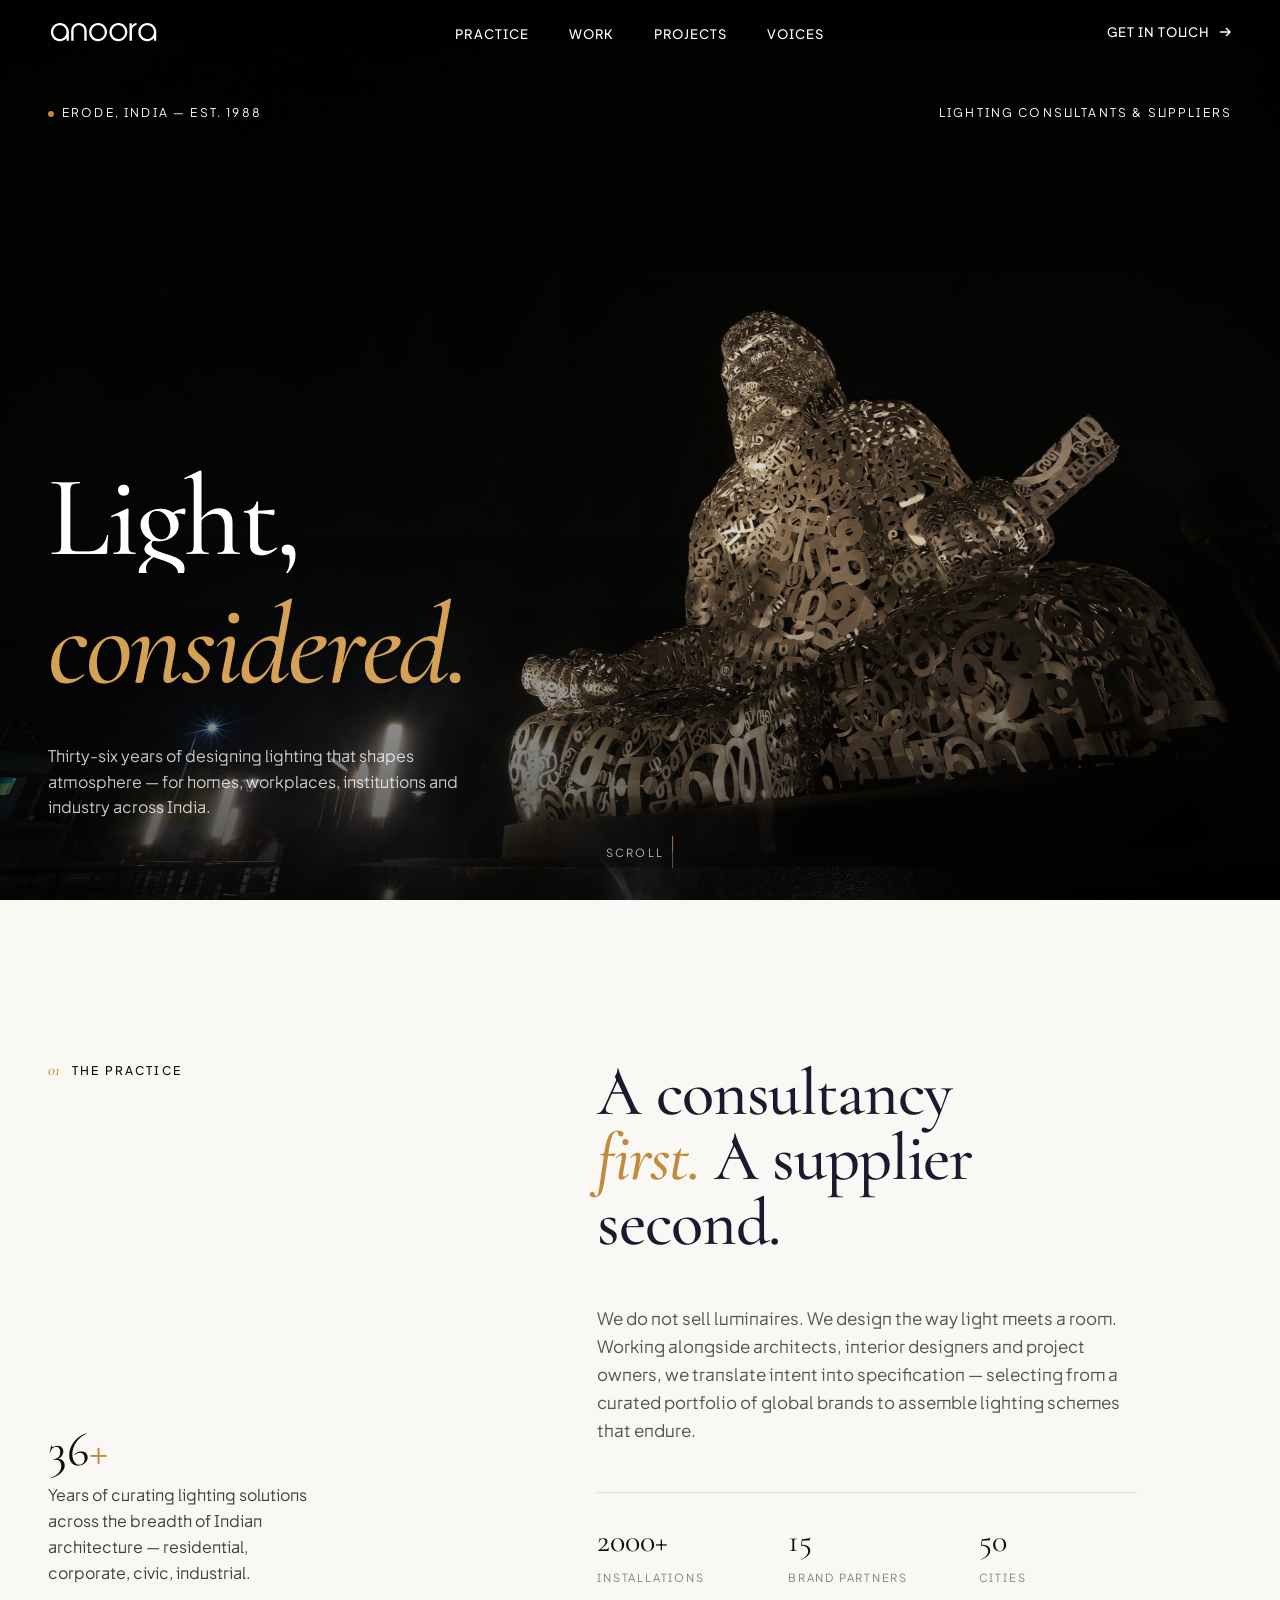
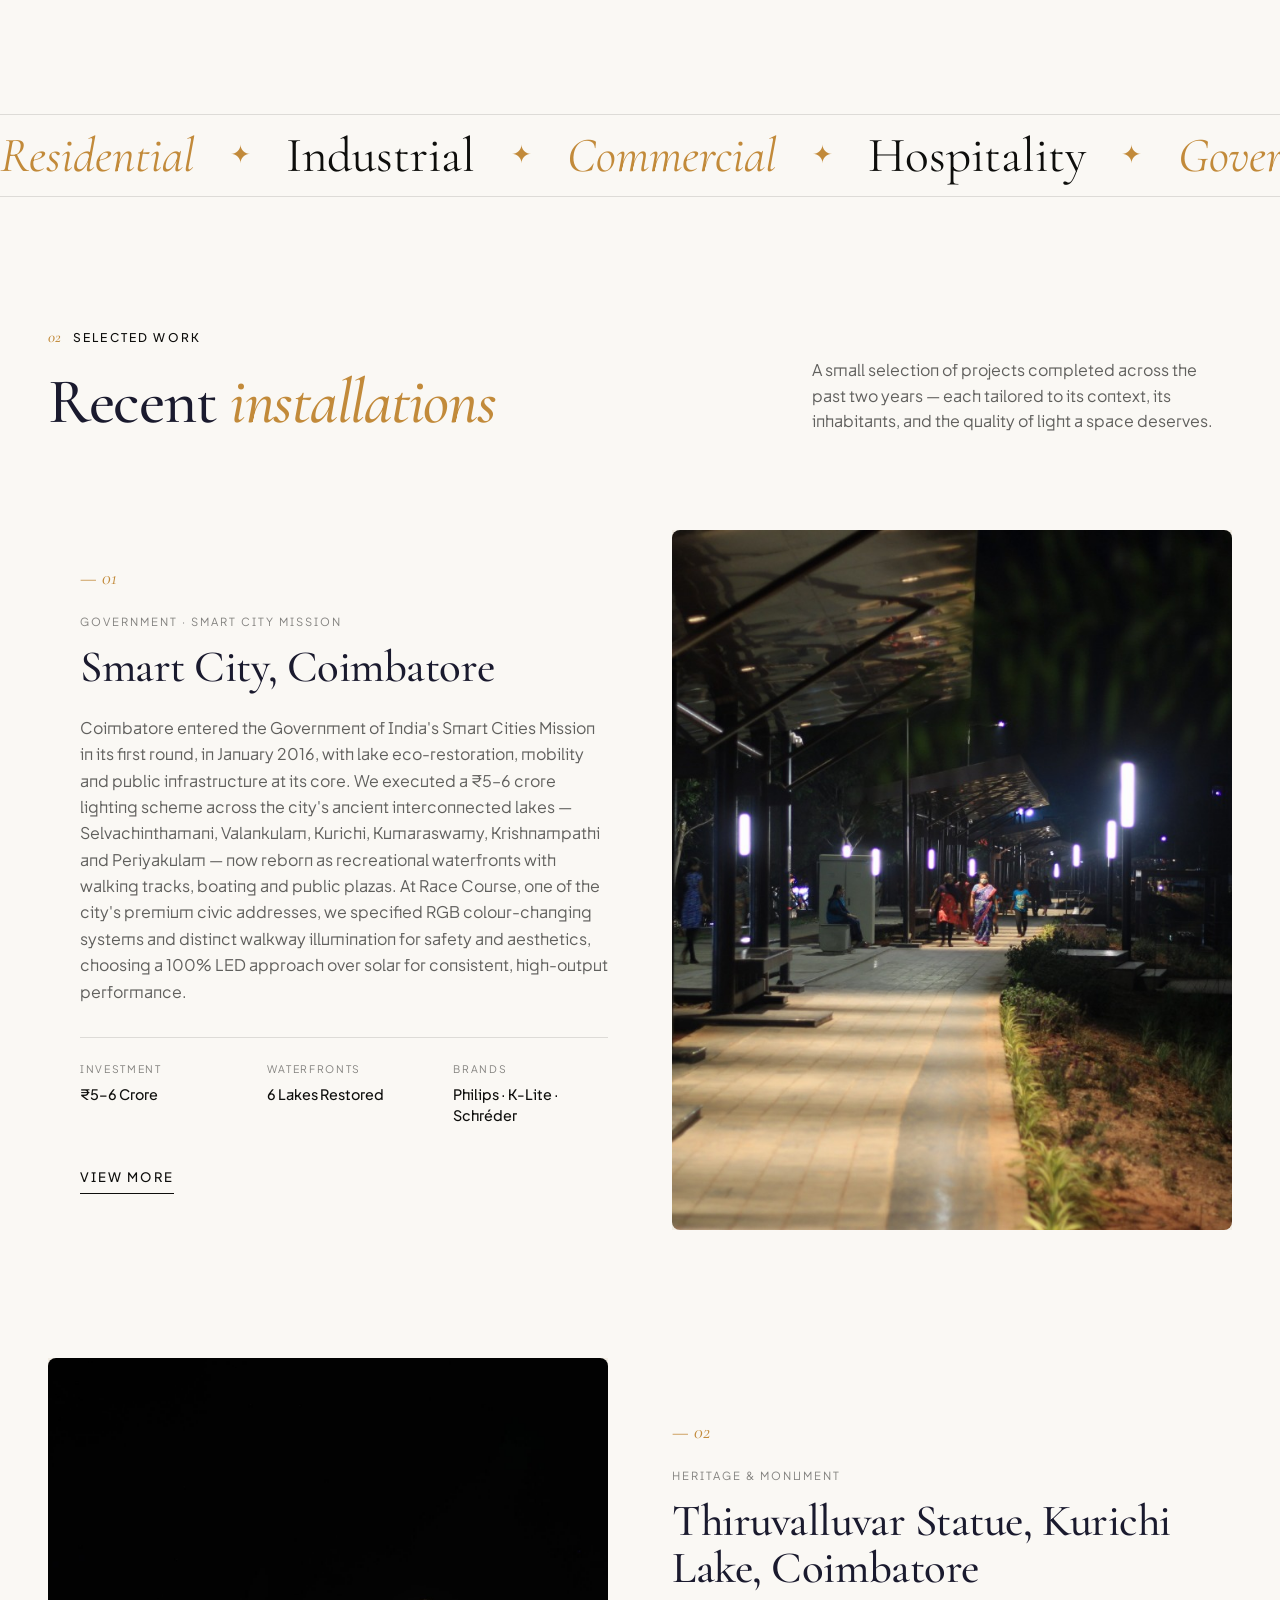
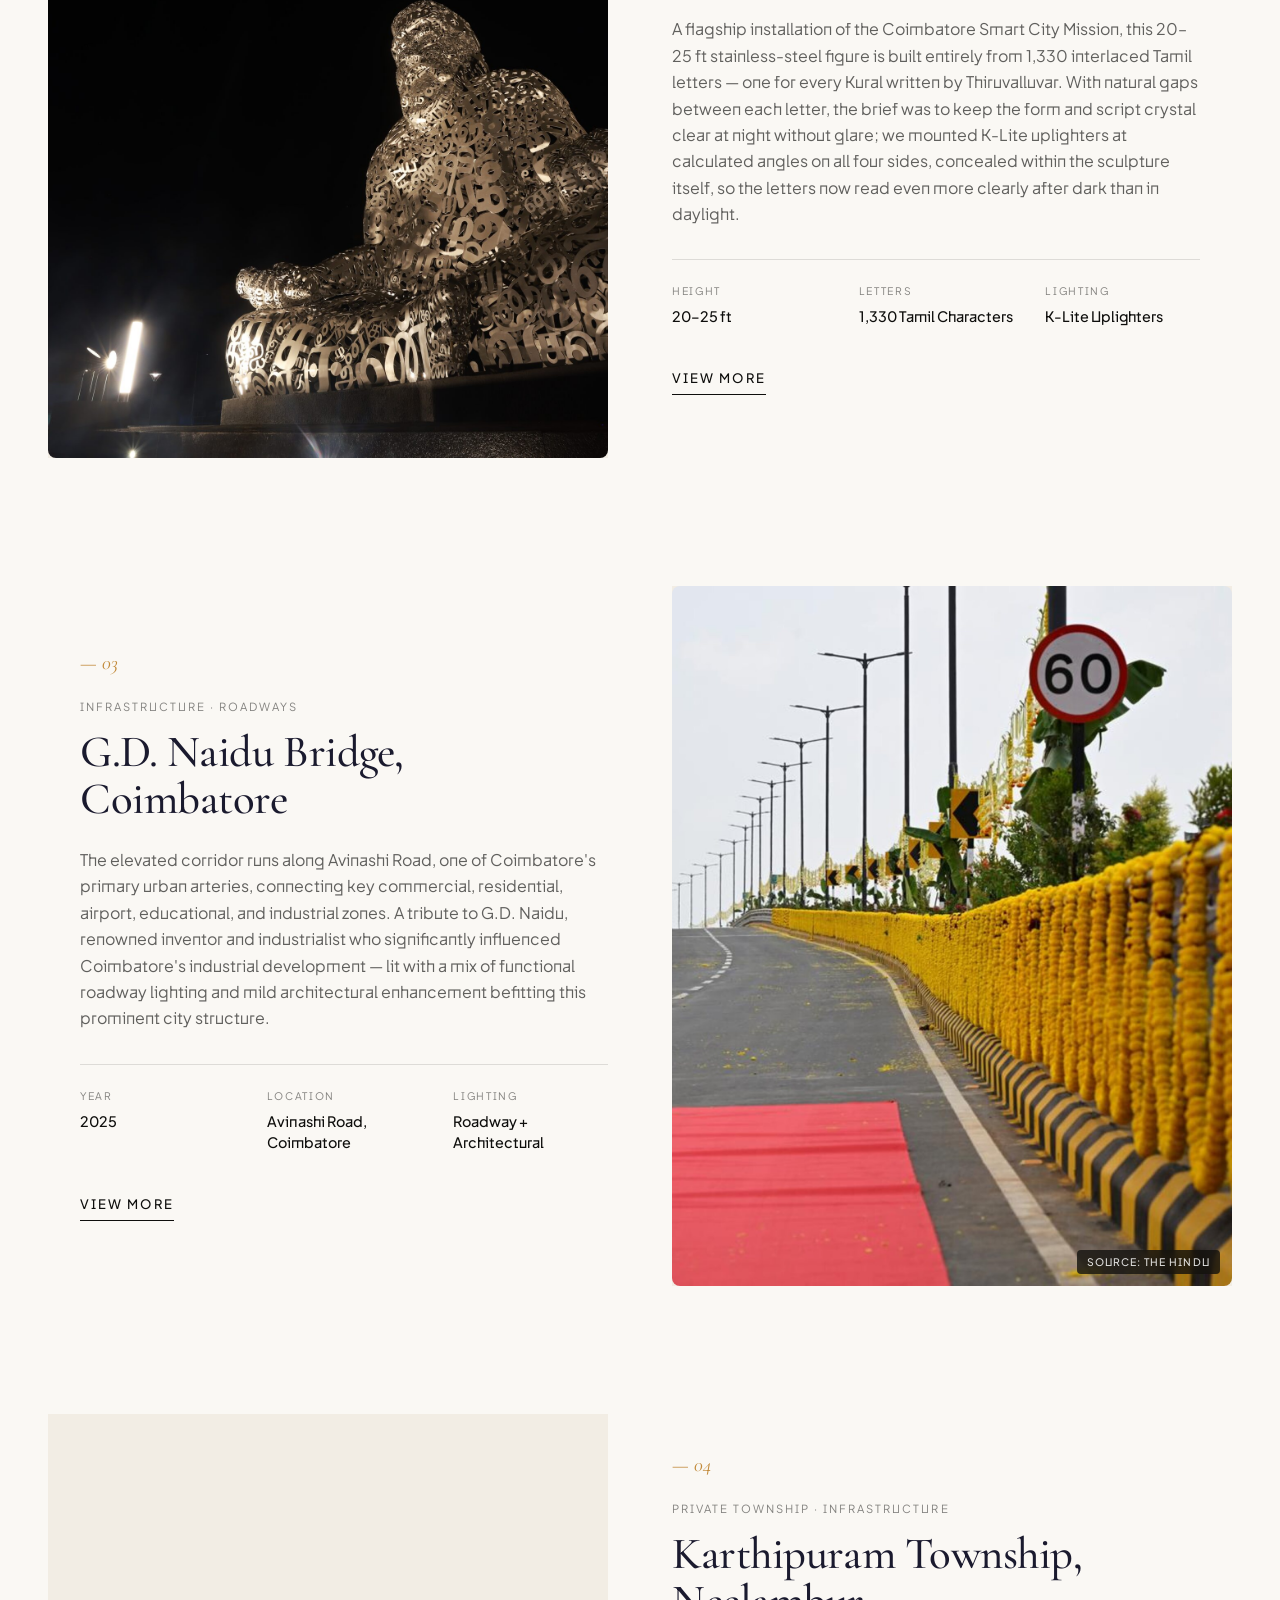
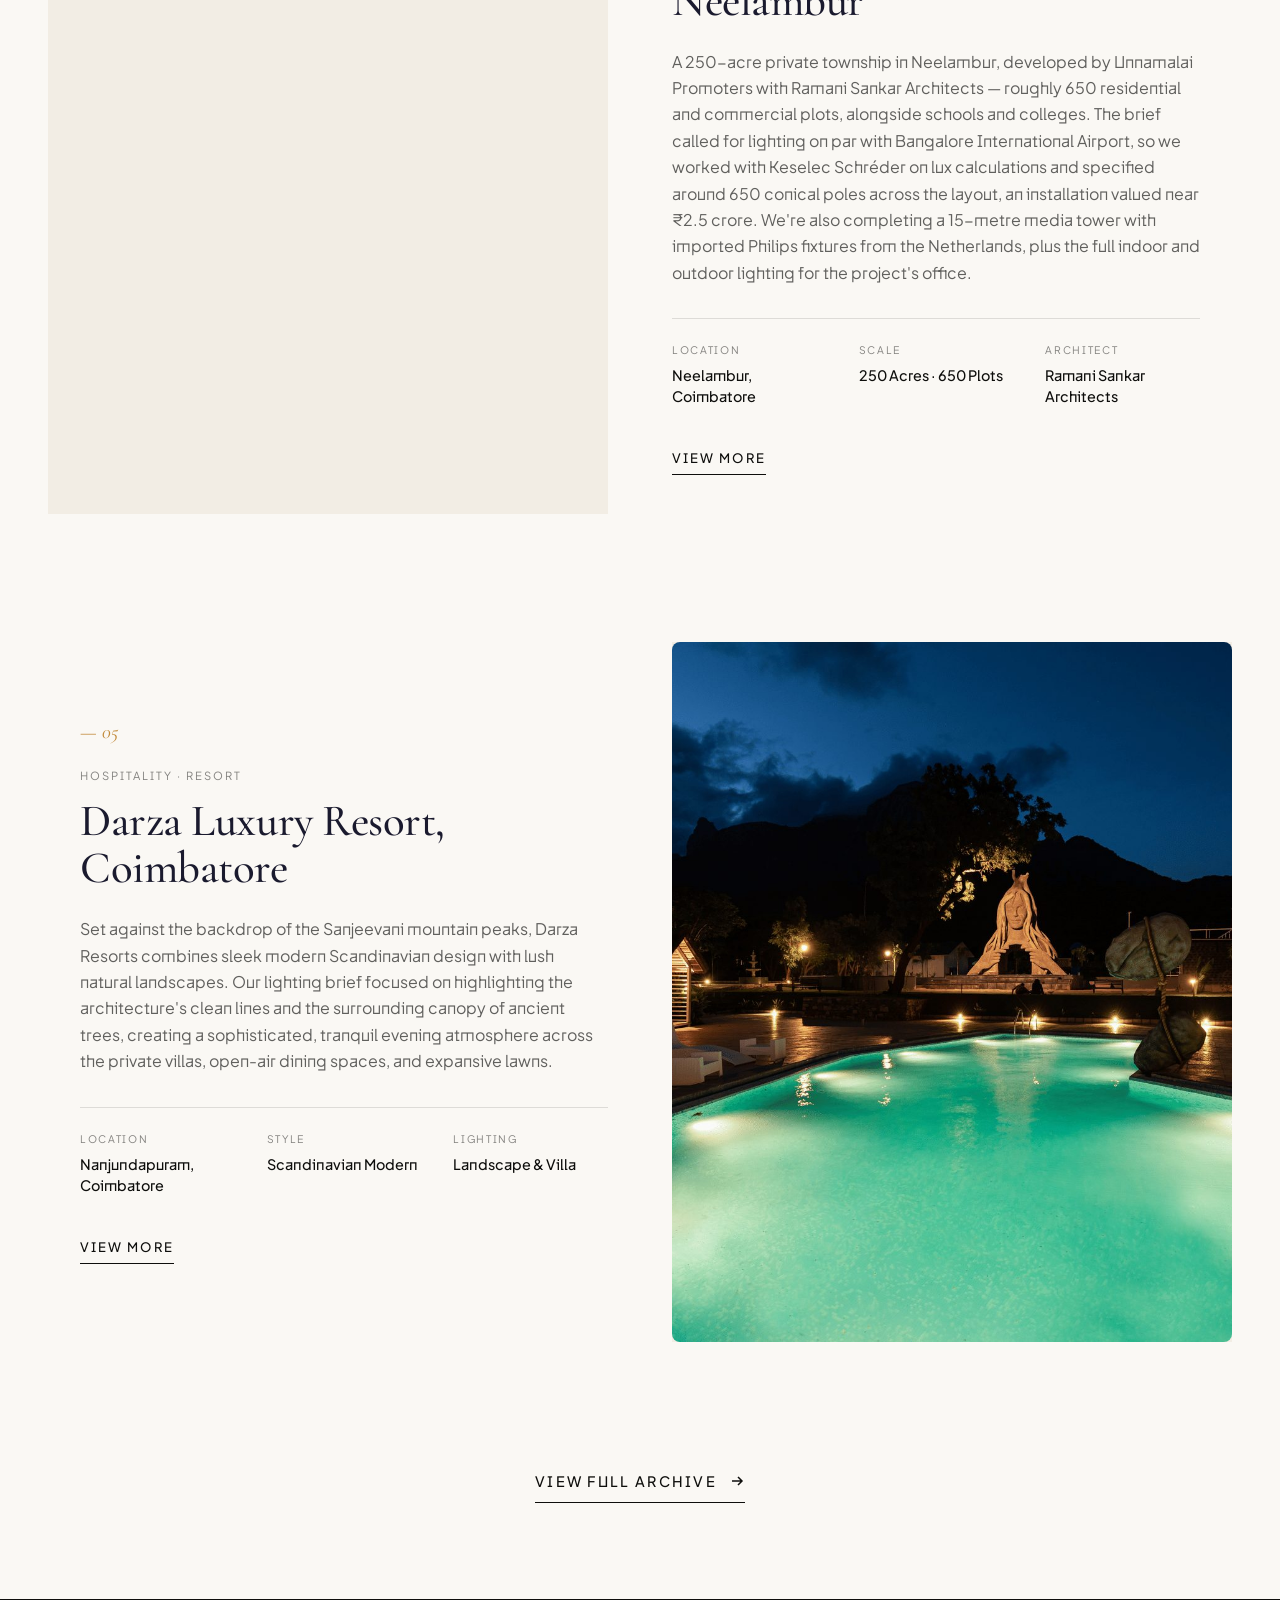
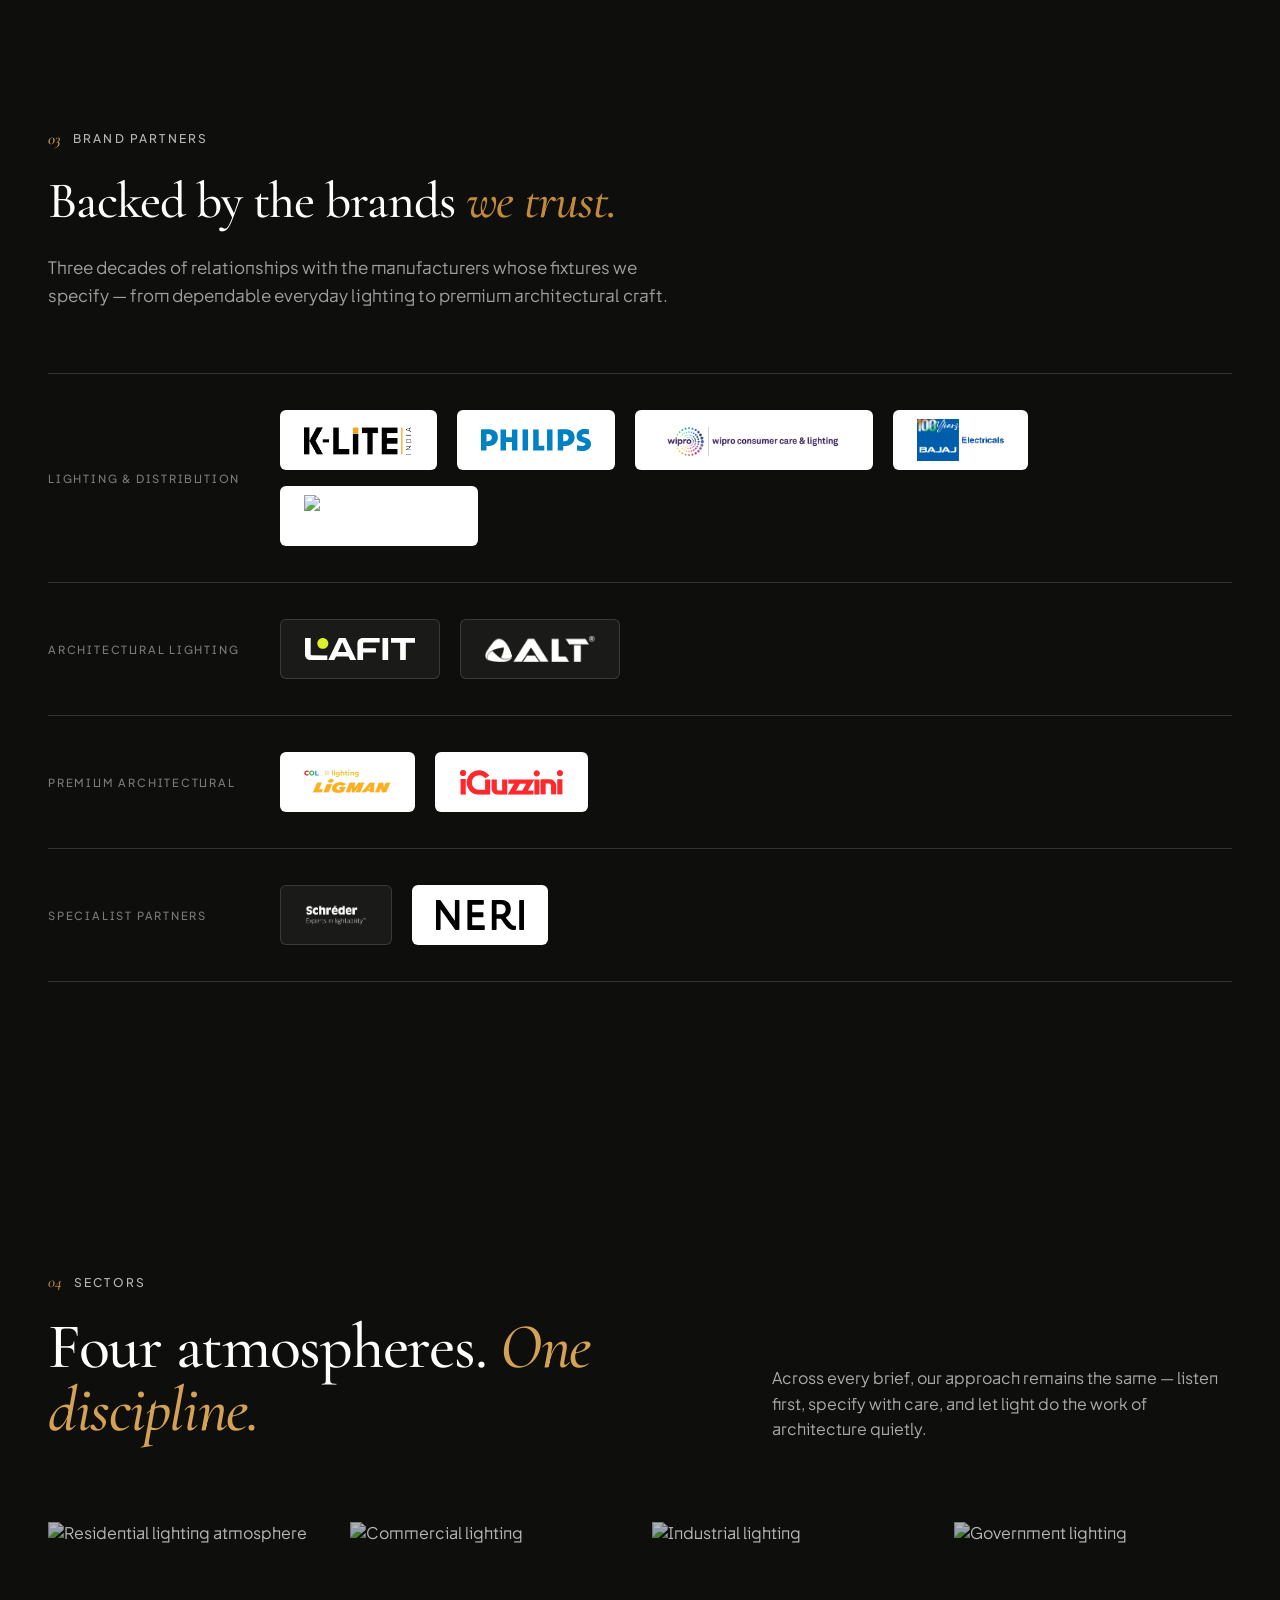
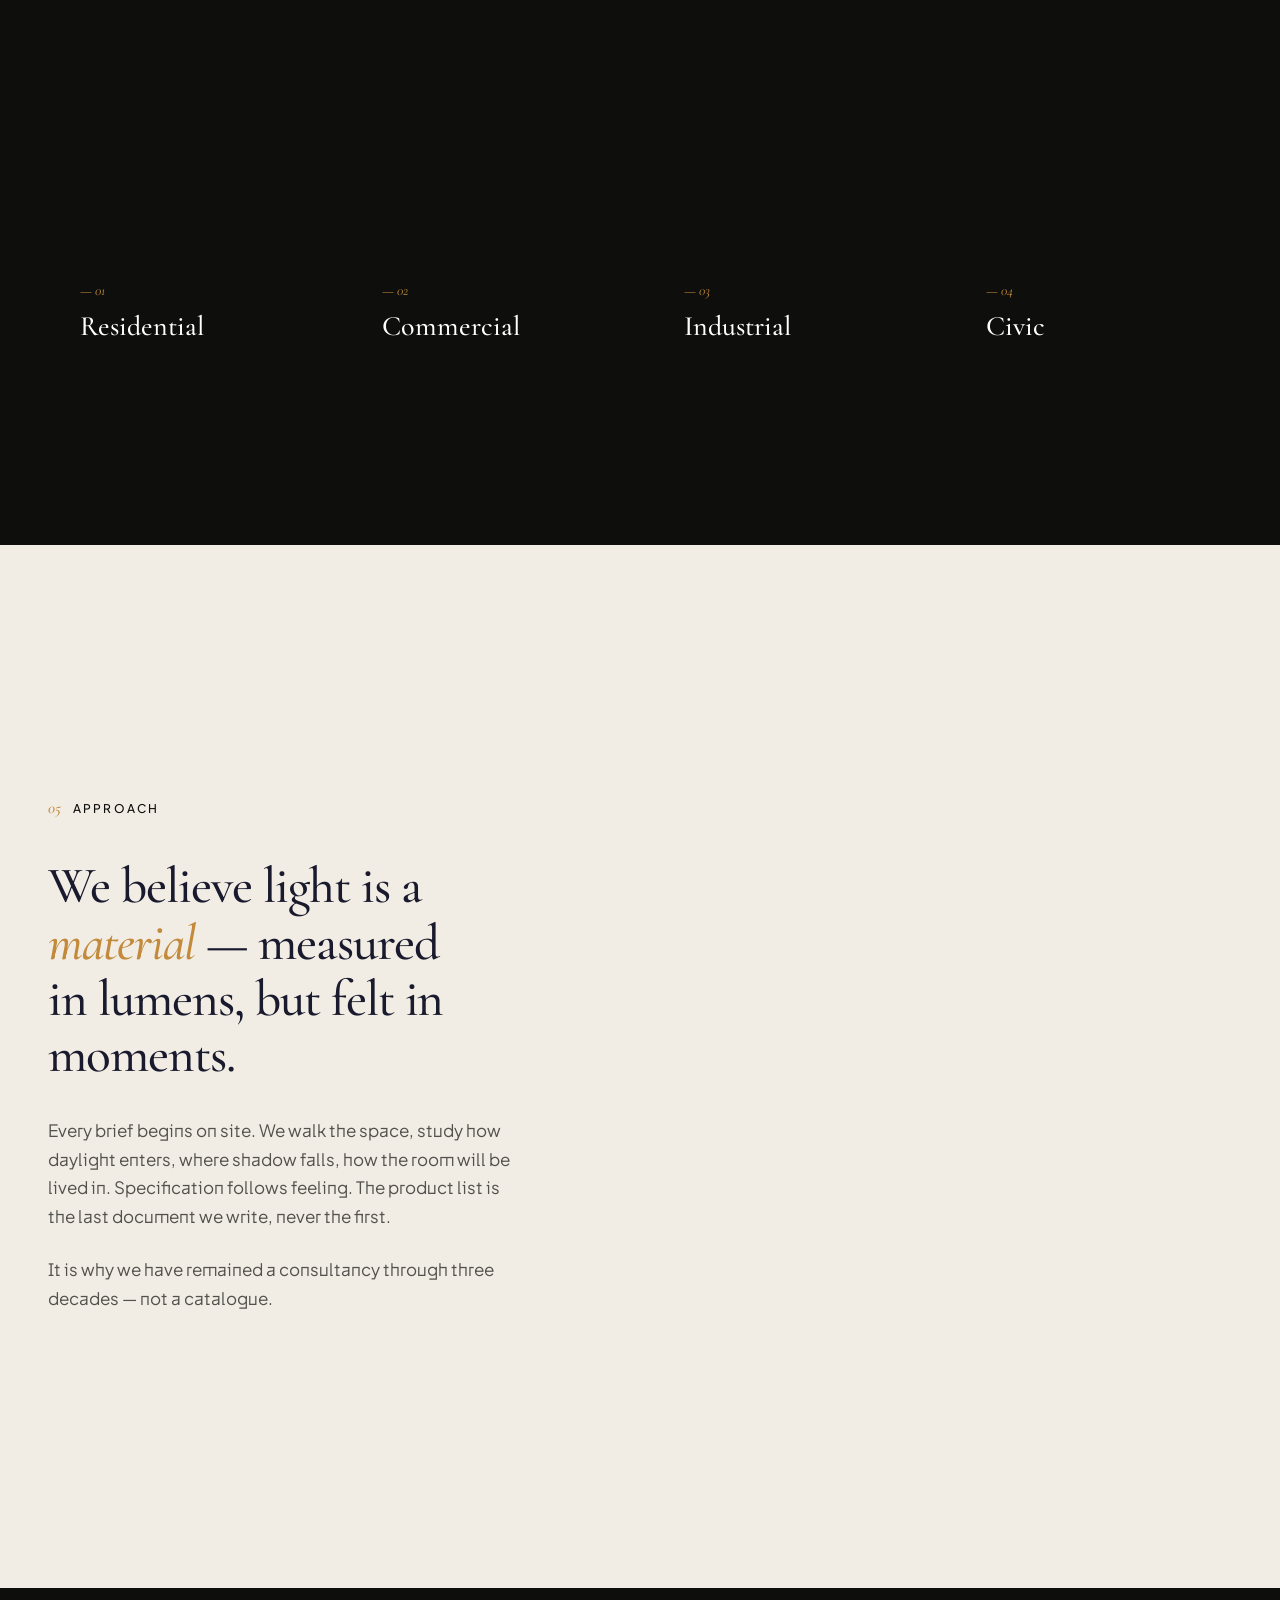
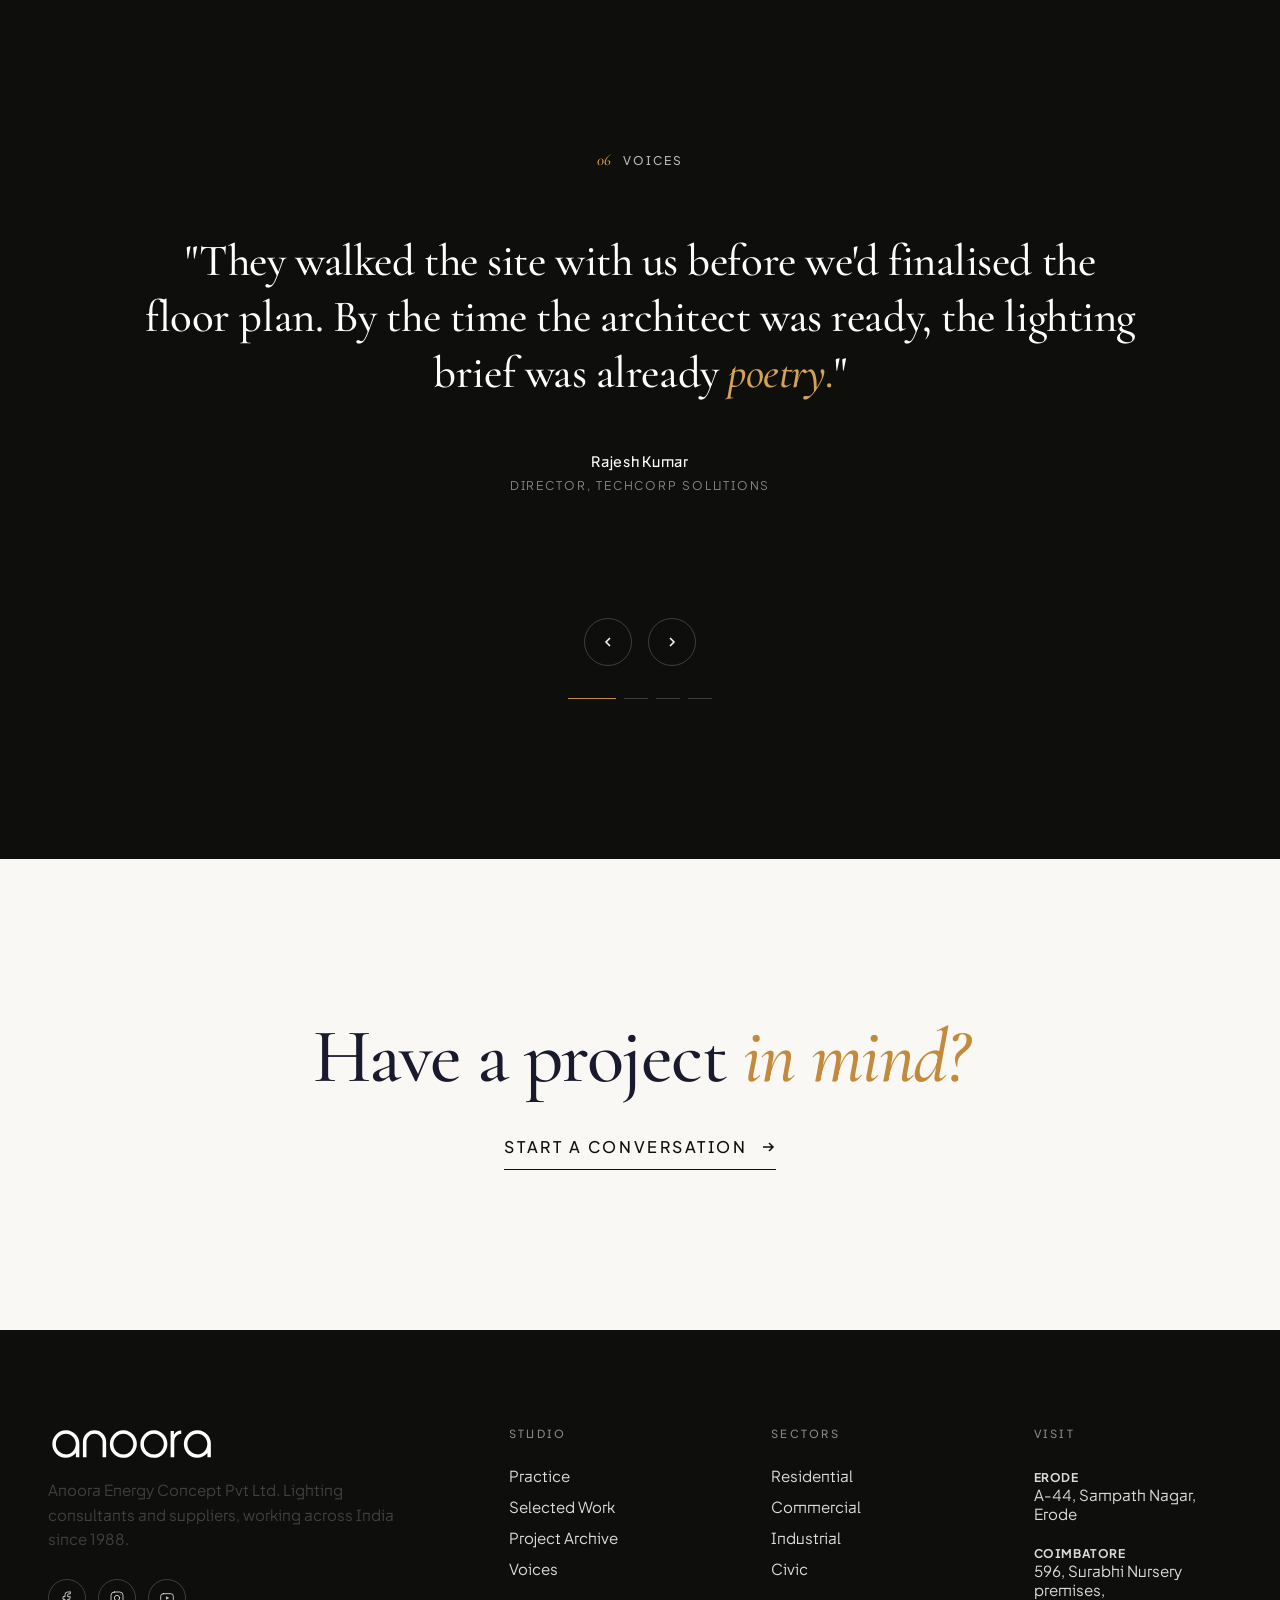
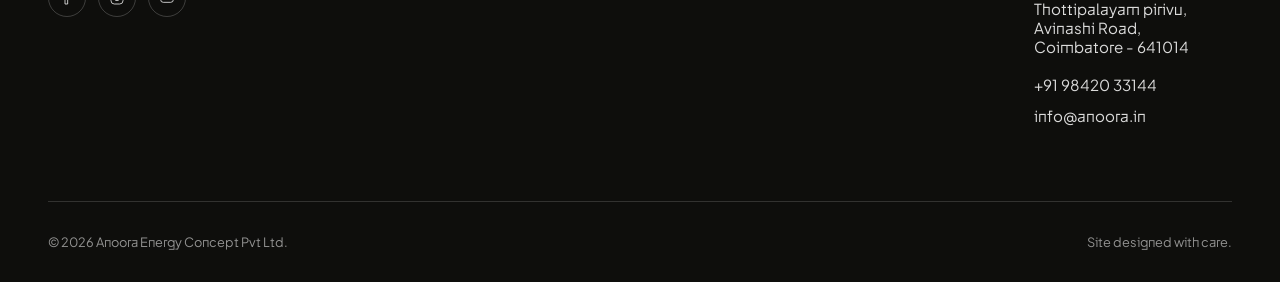
==== commit d3ea4dce: "chore: add Coimbatore office address to footer across all pages" ====
--- a/index.html
+++ b/index.html
@@ -430,10 +430,13 @@
         </nav>
         <div class="footer-col">
           <h4>Visit</h4>
-          <address>
-            A-44, Sampath Nagar<br>Erode, Tamil Nadu
-            <a href="tel:+919842033144">+91 98420 33144</a>
-            <a href="mailto:info@anoora.in">info@anoora.in</a>
+          <address style="font-style: normal;">
+            <strong style="color: var(--fg); font-size: 0.75rem; letter-spacing: 0.05em; text-transform: uppercase;">Erode</strong><br>
+            A-44, Sampath Nagar, Erode<br><br>
+            <strong style="color: var(--fg); font-size: 0.75rem; letter-spacing: 0.05em; text-transform: uppercase;">Coimbatore</strong><br>
+            596, Surabhi Nursery premises,<br>Thottipalayam pirivu, Avinashi Road,<br>Coimbatore - 641014<br><br>
+            <a href="tel:+919842033144" style="display: block;">+91 98420 33144</a>
+            <a href="mailto:info@anoora.in" style="display: block;">info@anoora.in</a>
           </address>
         </div>
       </div>
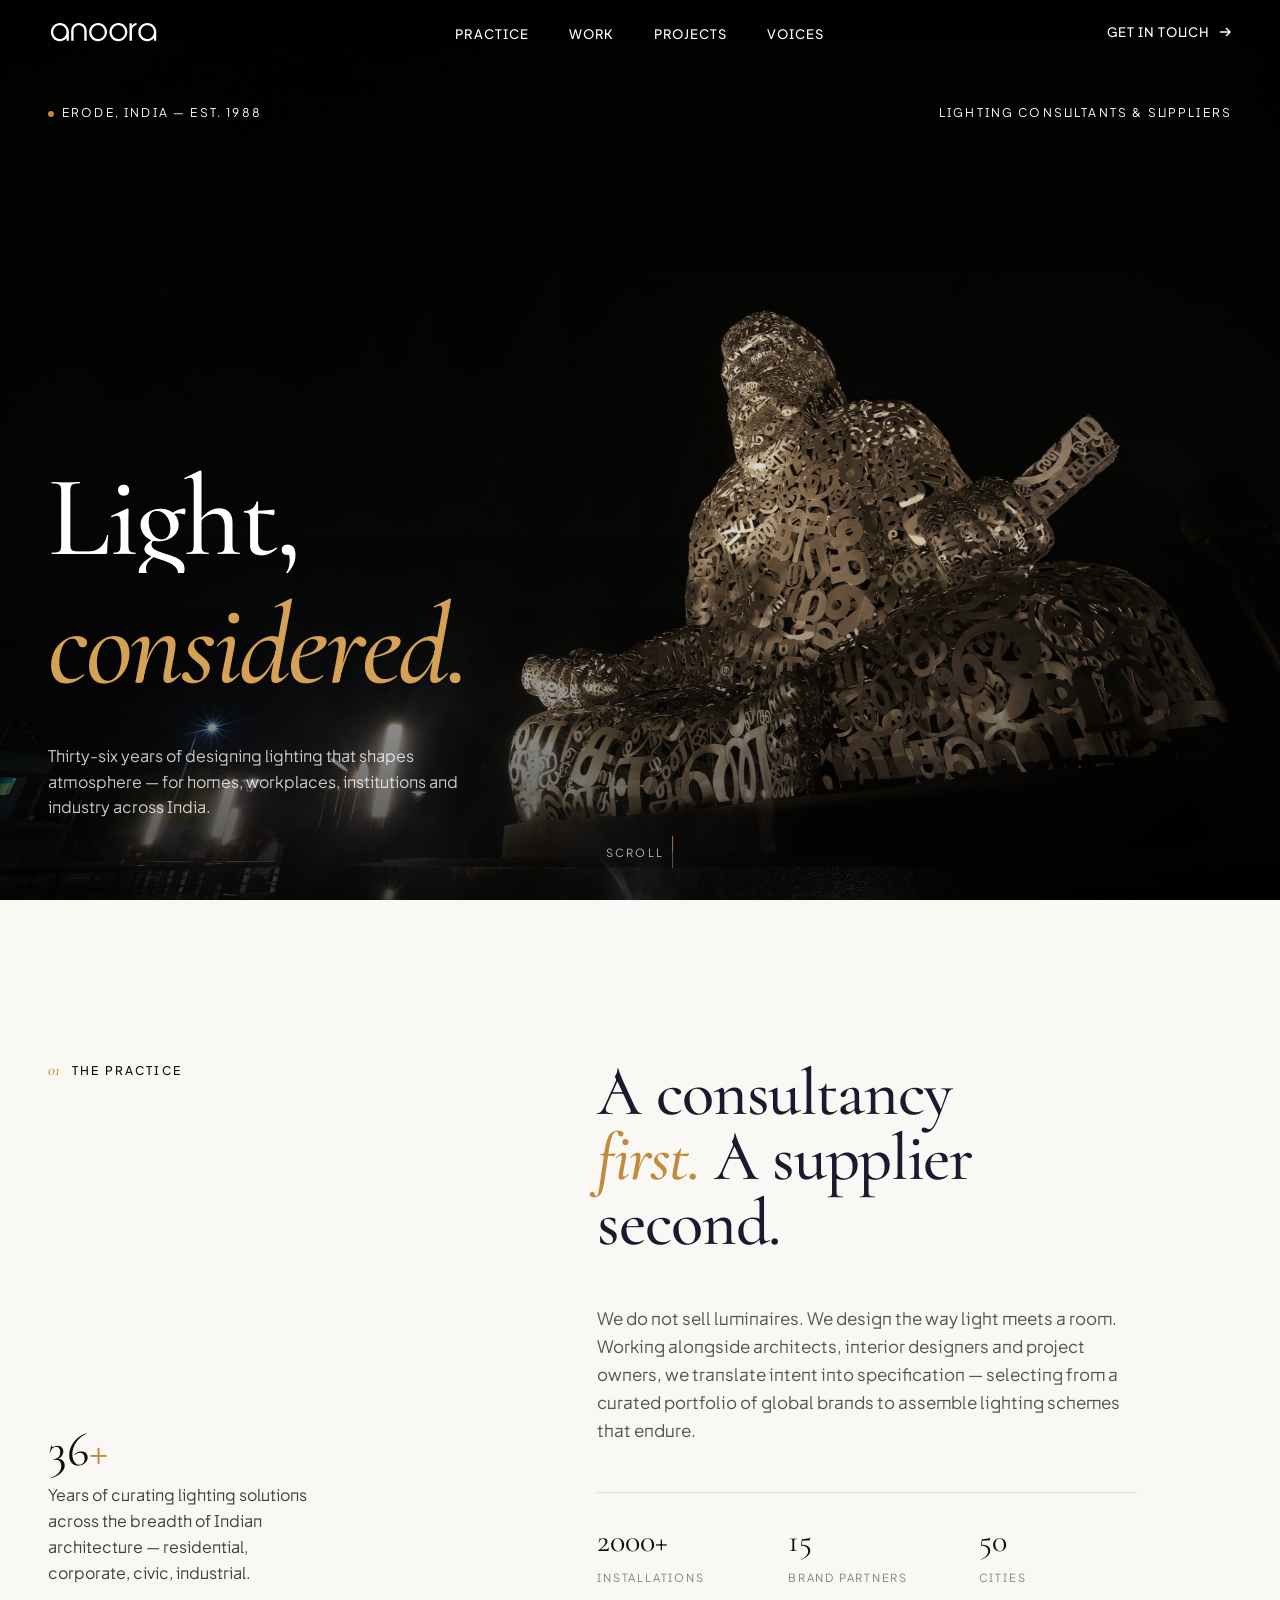
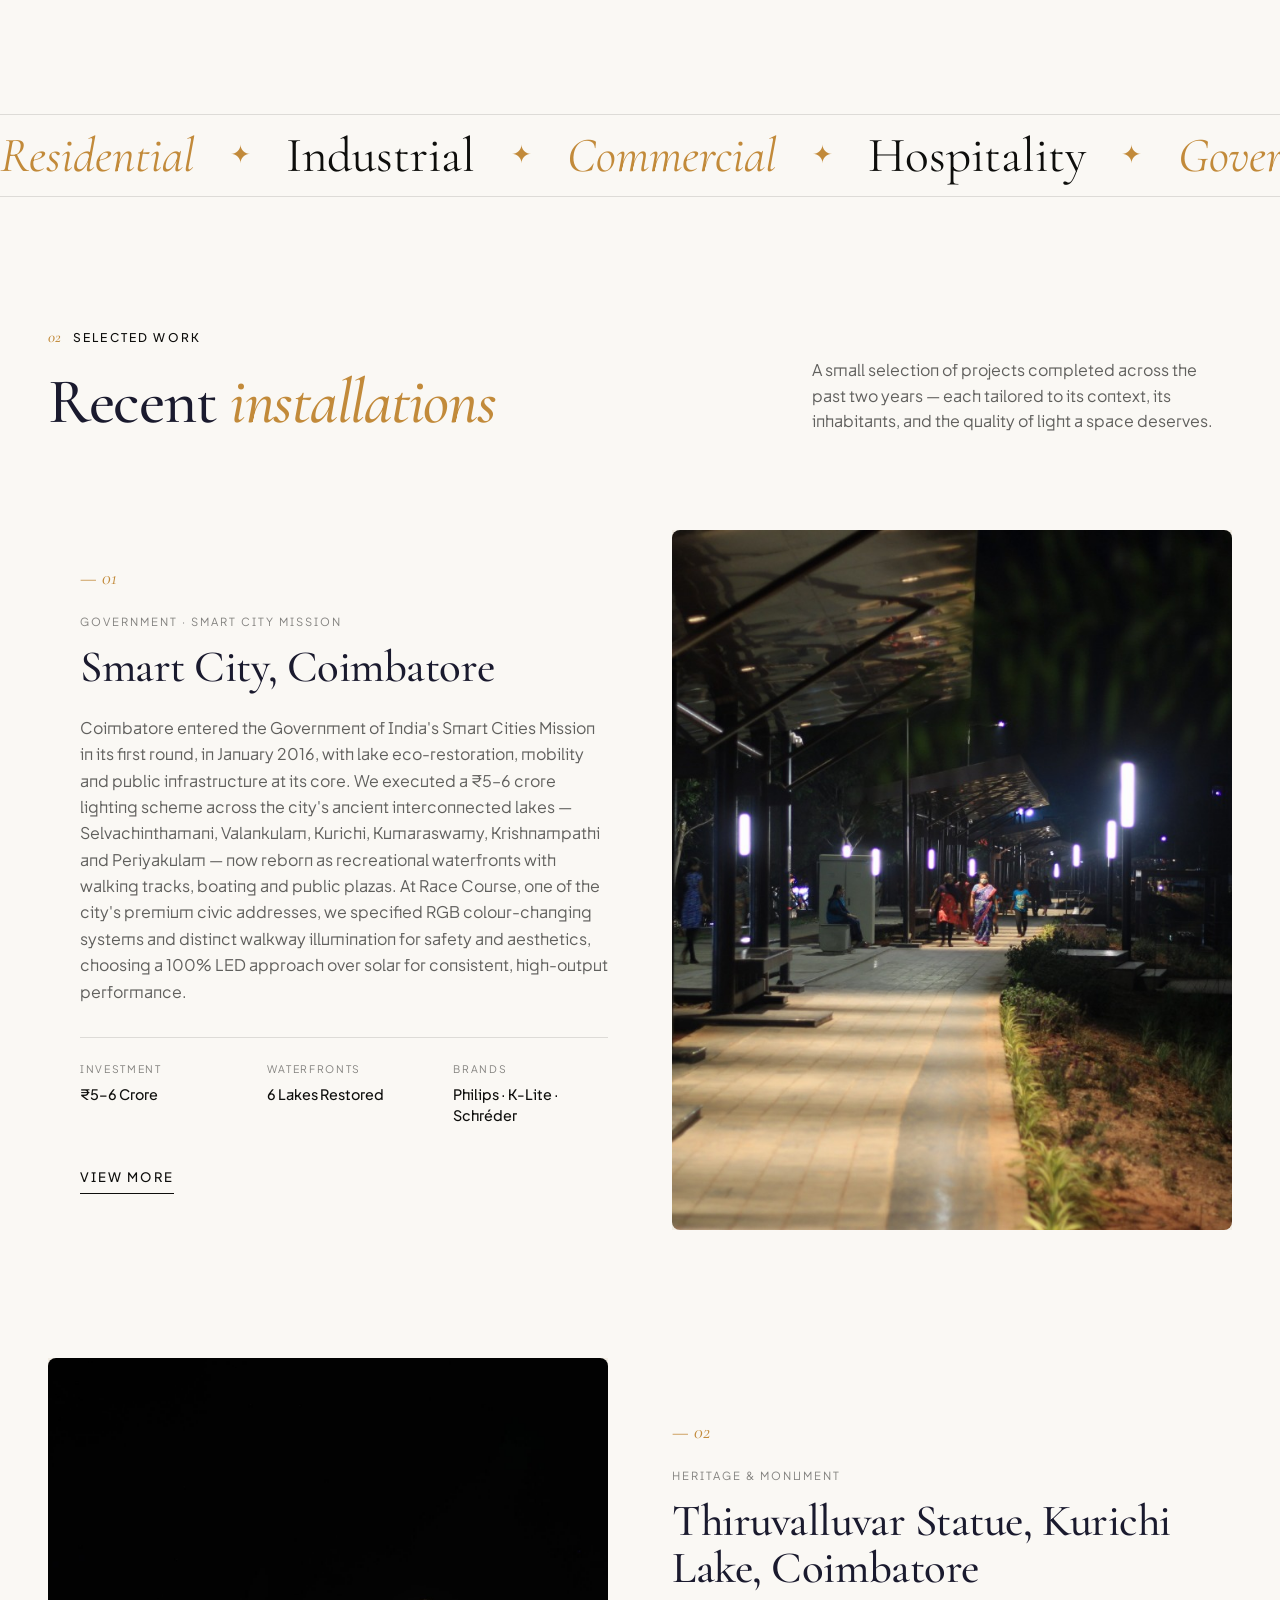
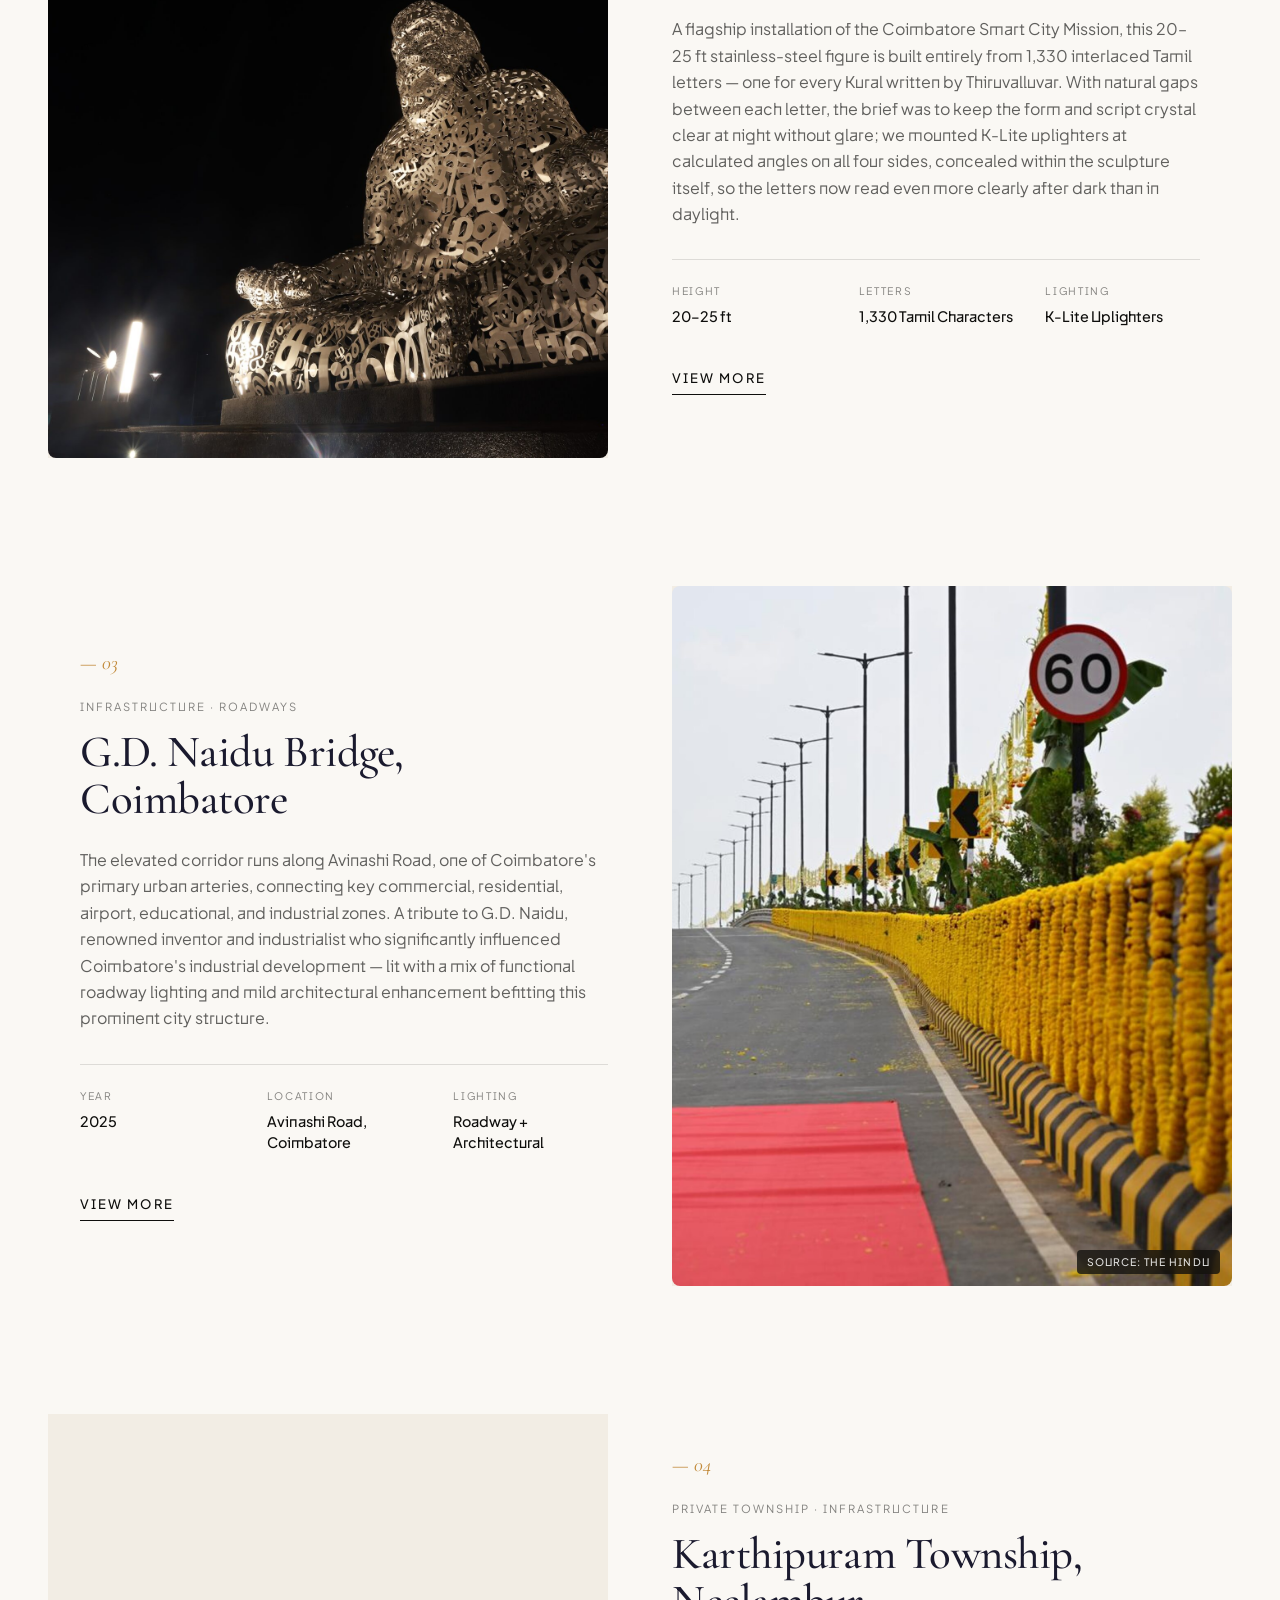
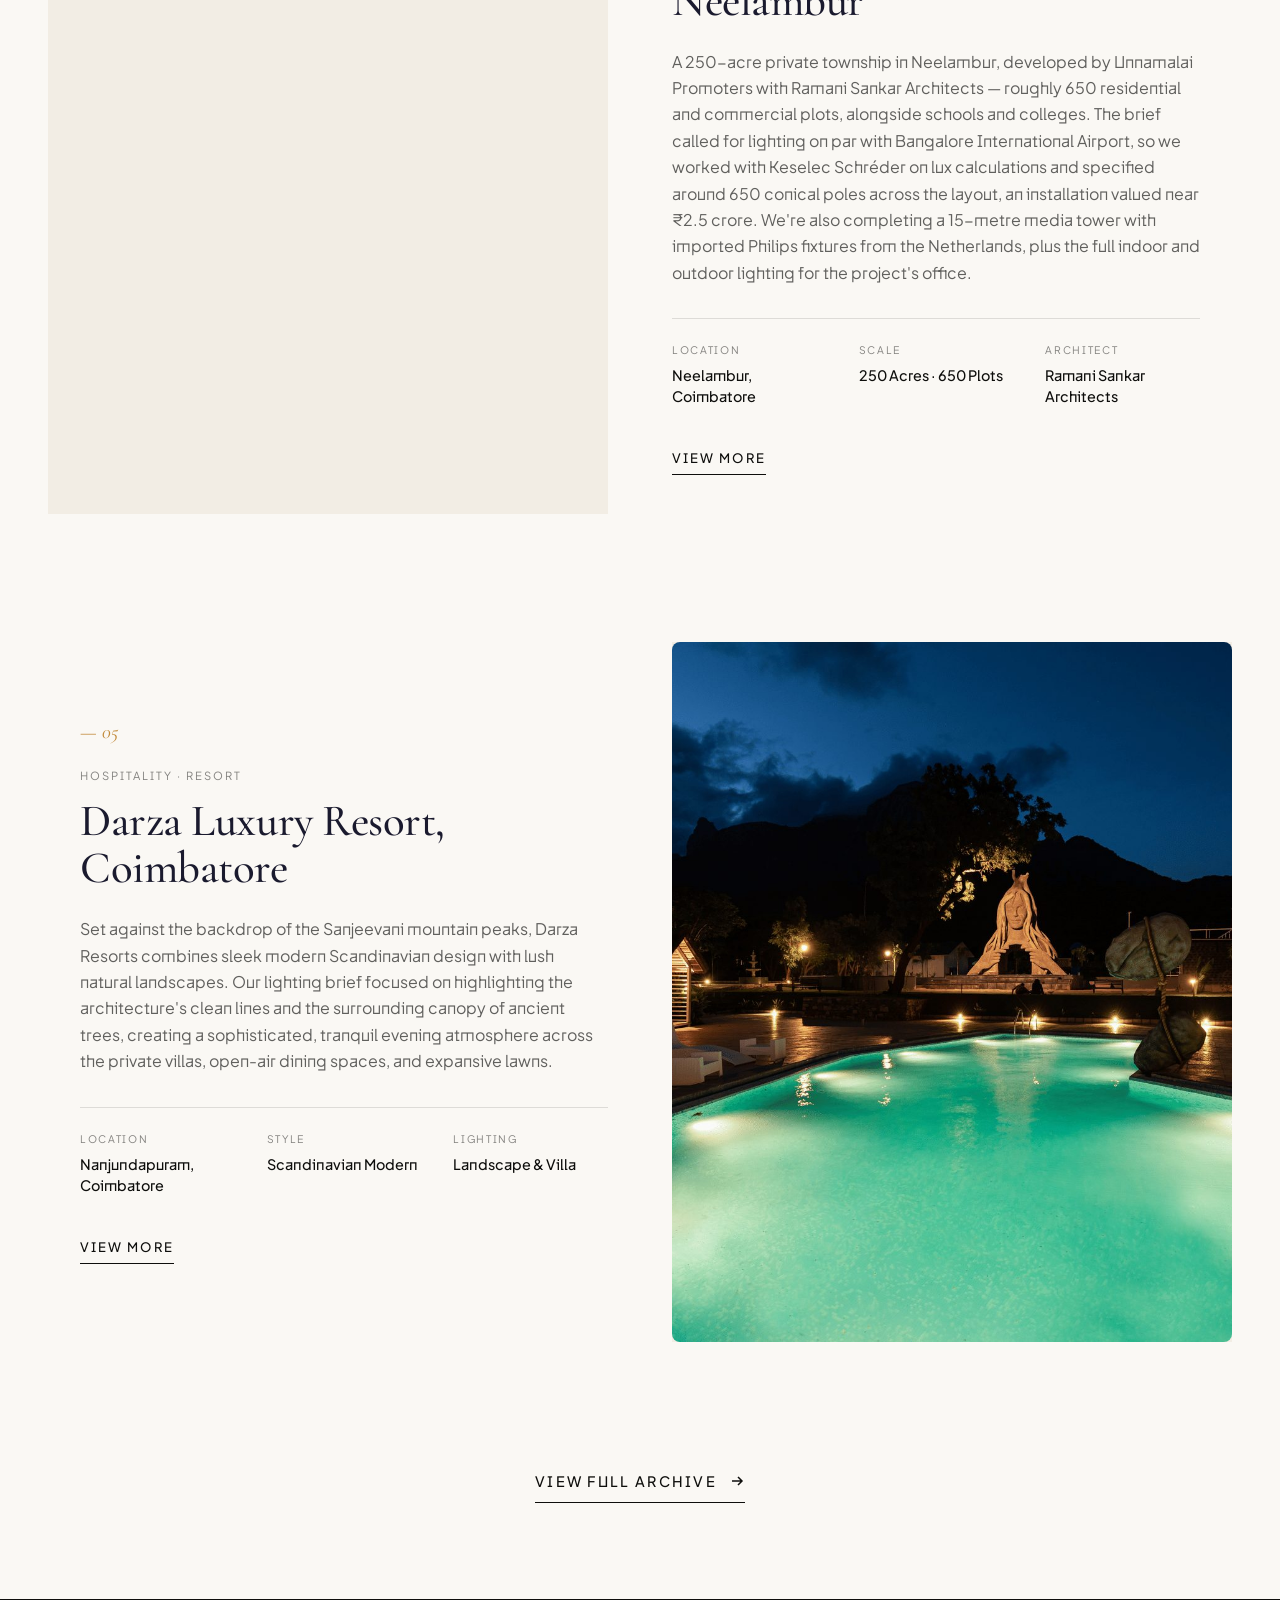
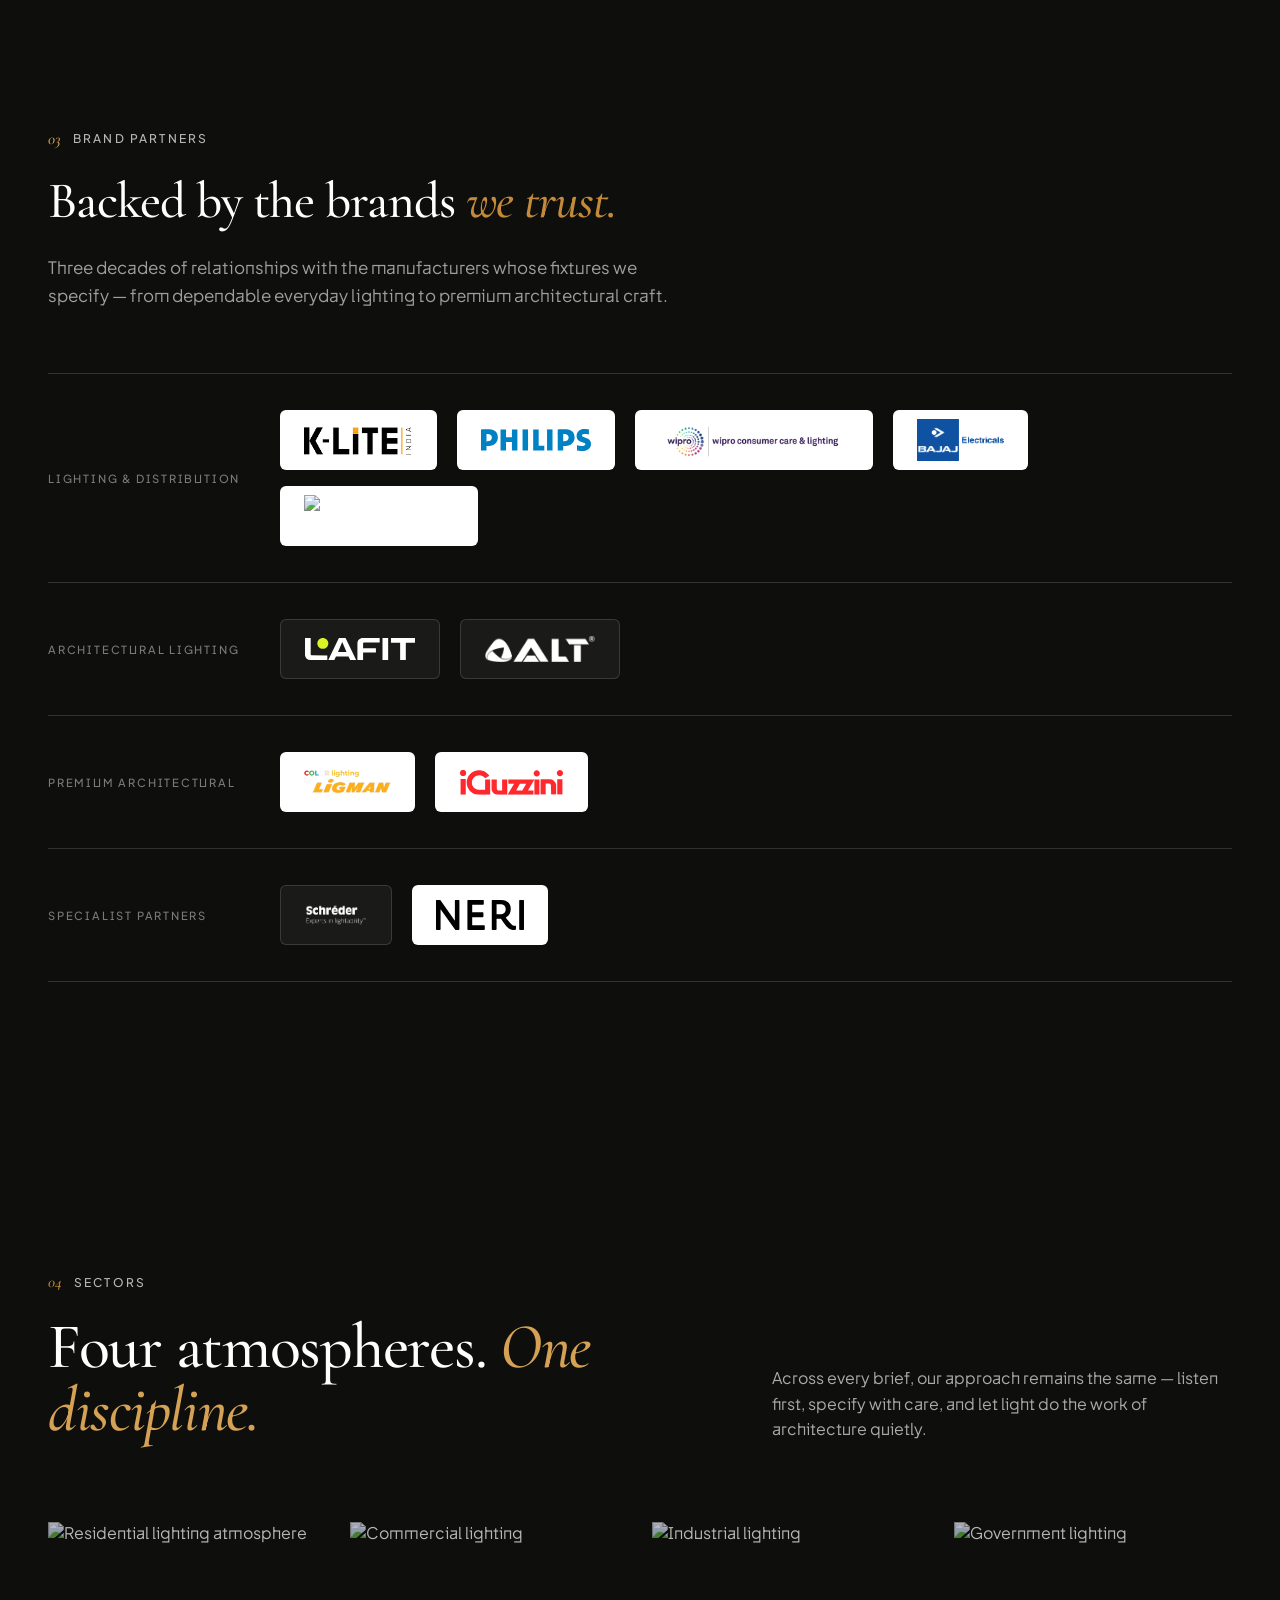
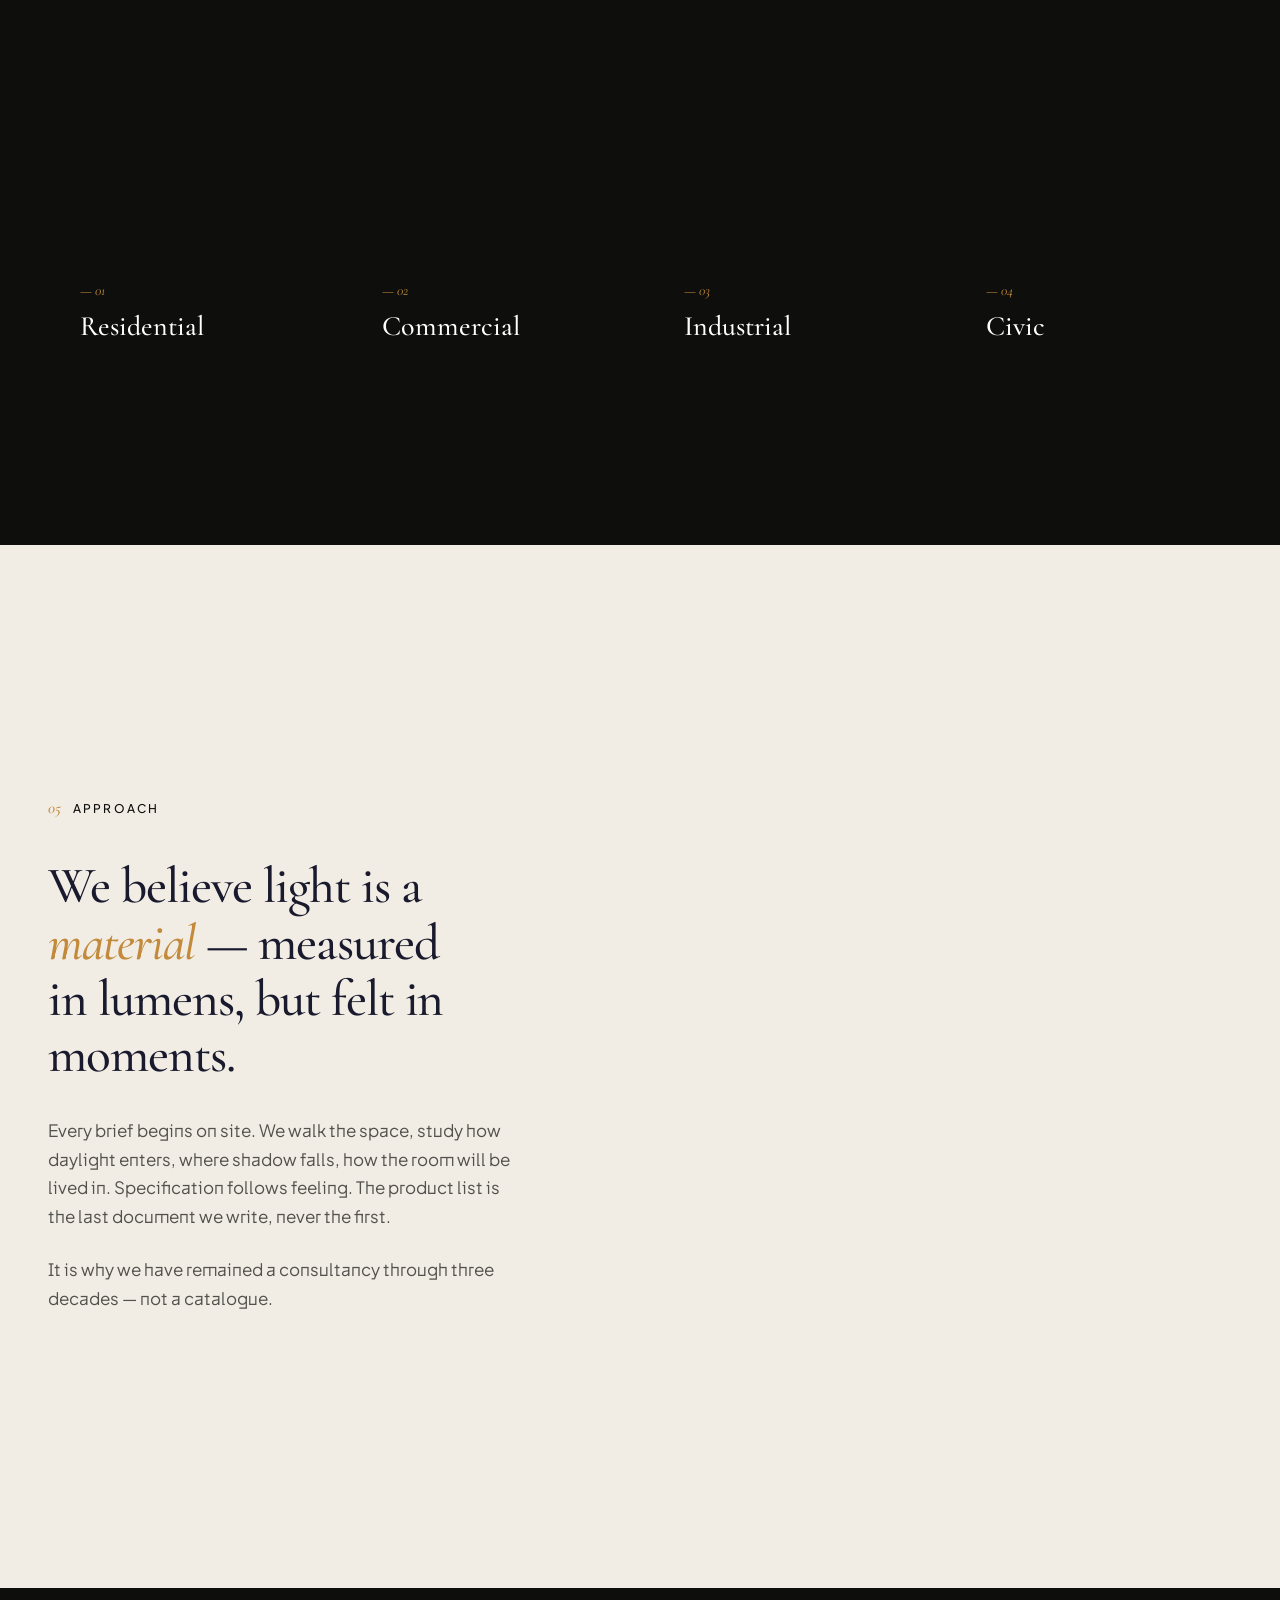
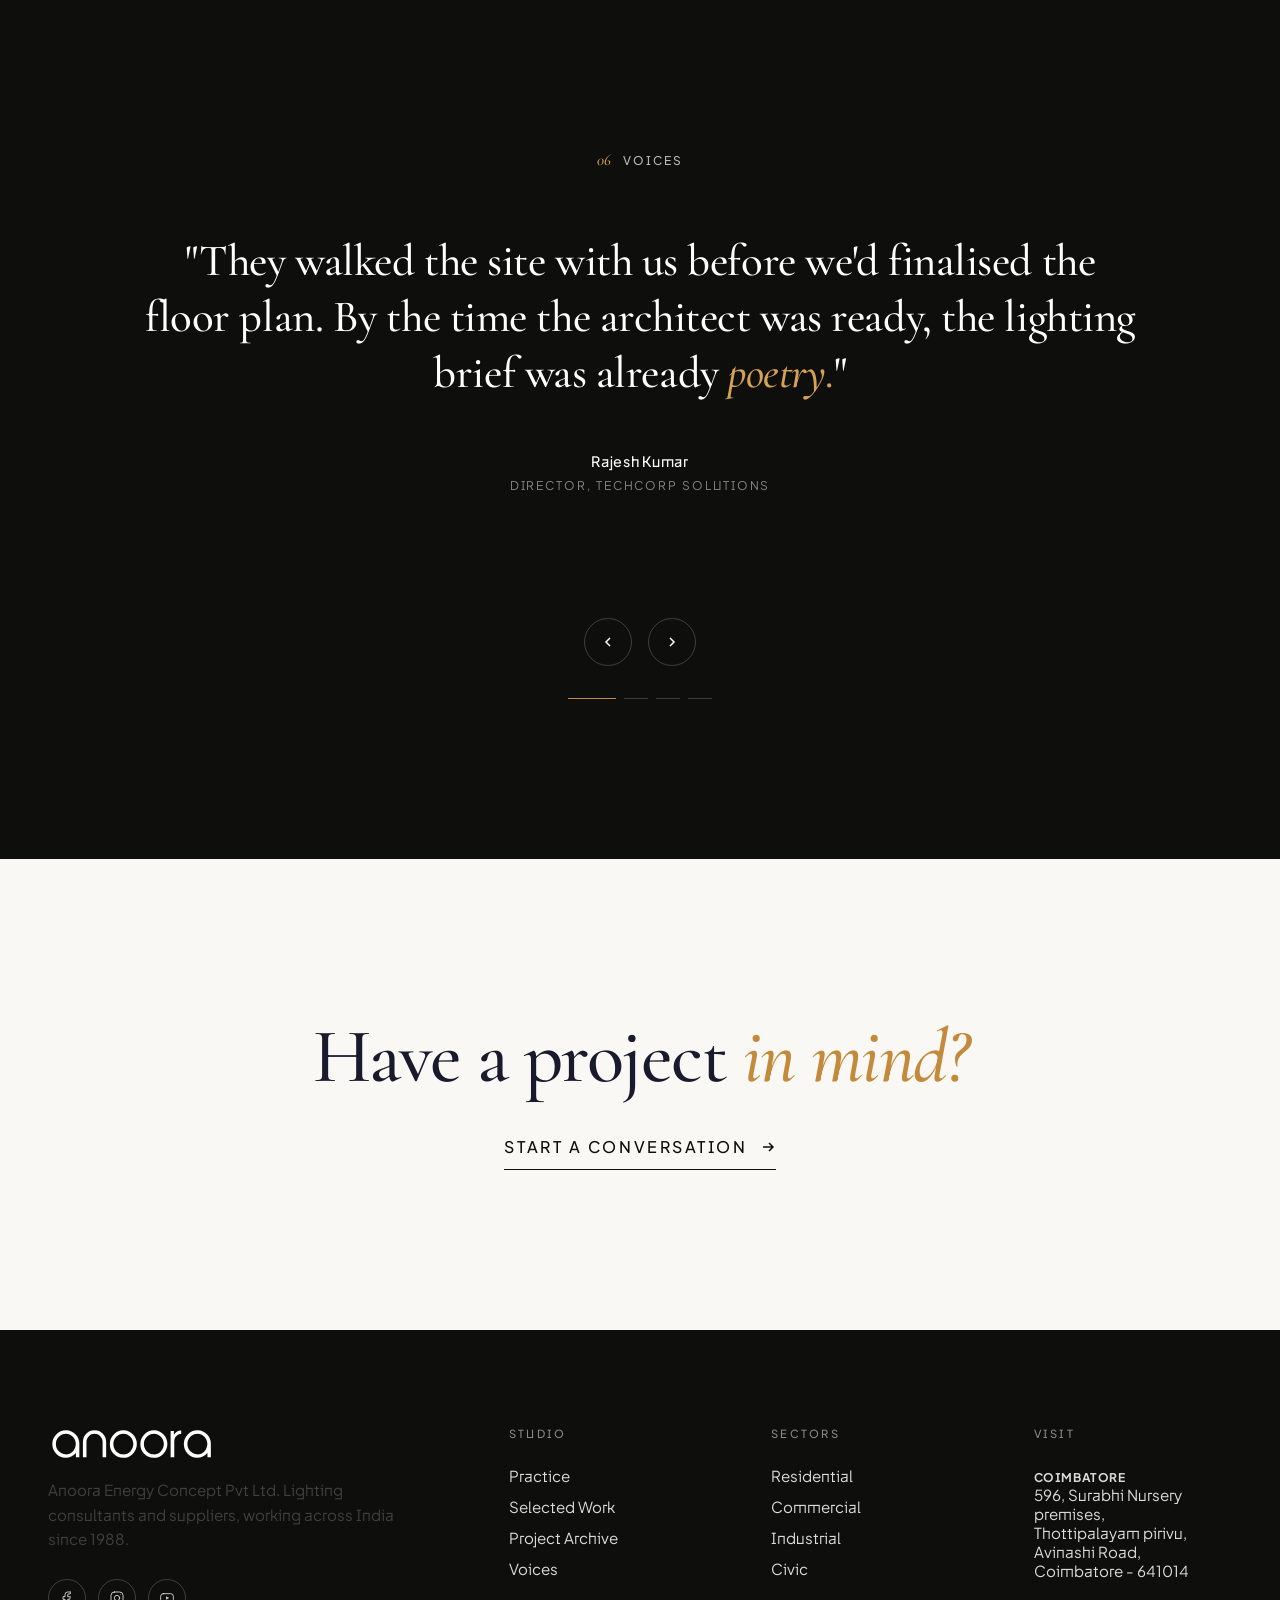
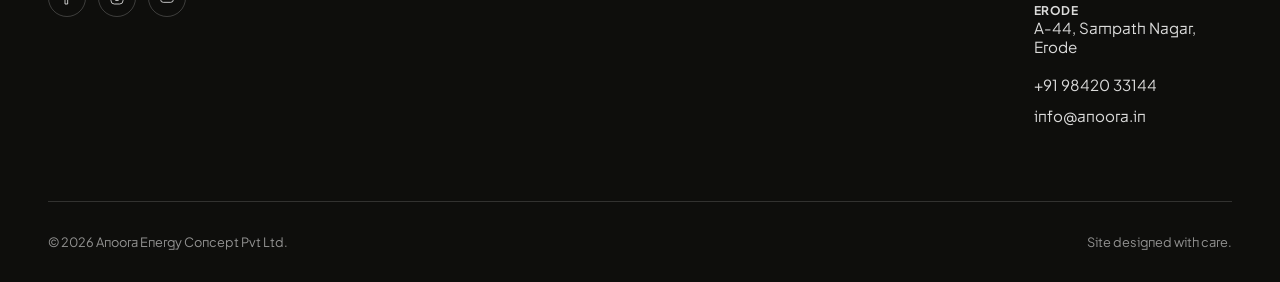
==== commit a902b528: "chore: place Coimbatore address first in footers and update Selvachinthamani Lake gallery" ====
--- a/index.html
+++ b/index.html
@@ -431,10 +431,10 @@
         <div class="footer-col">
           <h4>Visit</h4>
           <address style="font-style: normal;">
+            <strong style="color: var(--fg); font-size: 0.75rem; letter-spacing: 0.05em; text-transform: uppercase;">Coimbatore</strong><br>
+            596, Surabhi Nursery premises,<br>Thottipalayam pirivu, Avinashi Road,<br>Coimbatore - 641014<br><br>
             <strong style="color: var(--fg); font-size: 0.75rem; letter-spacing: 0.05em; text-transform: uppercase;">Erode</strong><br>
             A-44, Sampath Nagar, Erode<br><br>
-            <strong style="color: var(--fg); font-size: 0.75rem; letter-spacing: 0.05em; text-transform: uppercase;">Coimbatore</strong><br>
-            596, Surabhi Nursery premises,<br>Thottipalayam pirivu, Avinashi Road,<br>Coimbatore - 641014<br><br>
             <a href="tel:+919842033144" style="display: block;">+91 98420 33144</a>
             <a href="mailto:info@anoora.in" style="display: block;">info@anoora.in</a>
           </address>
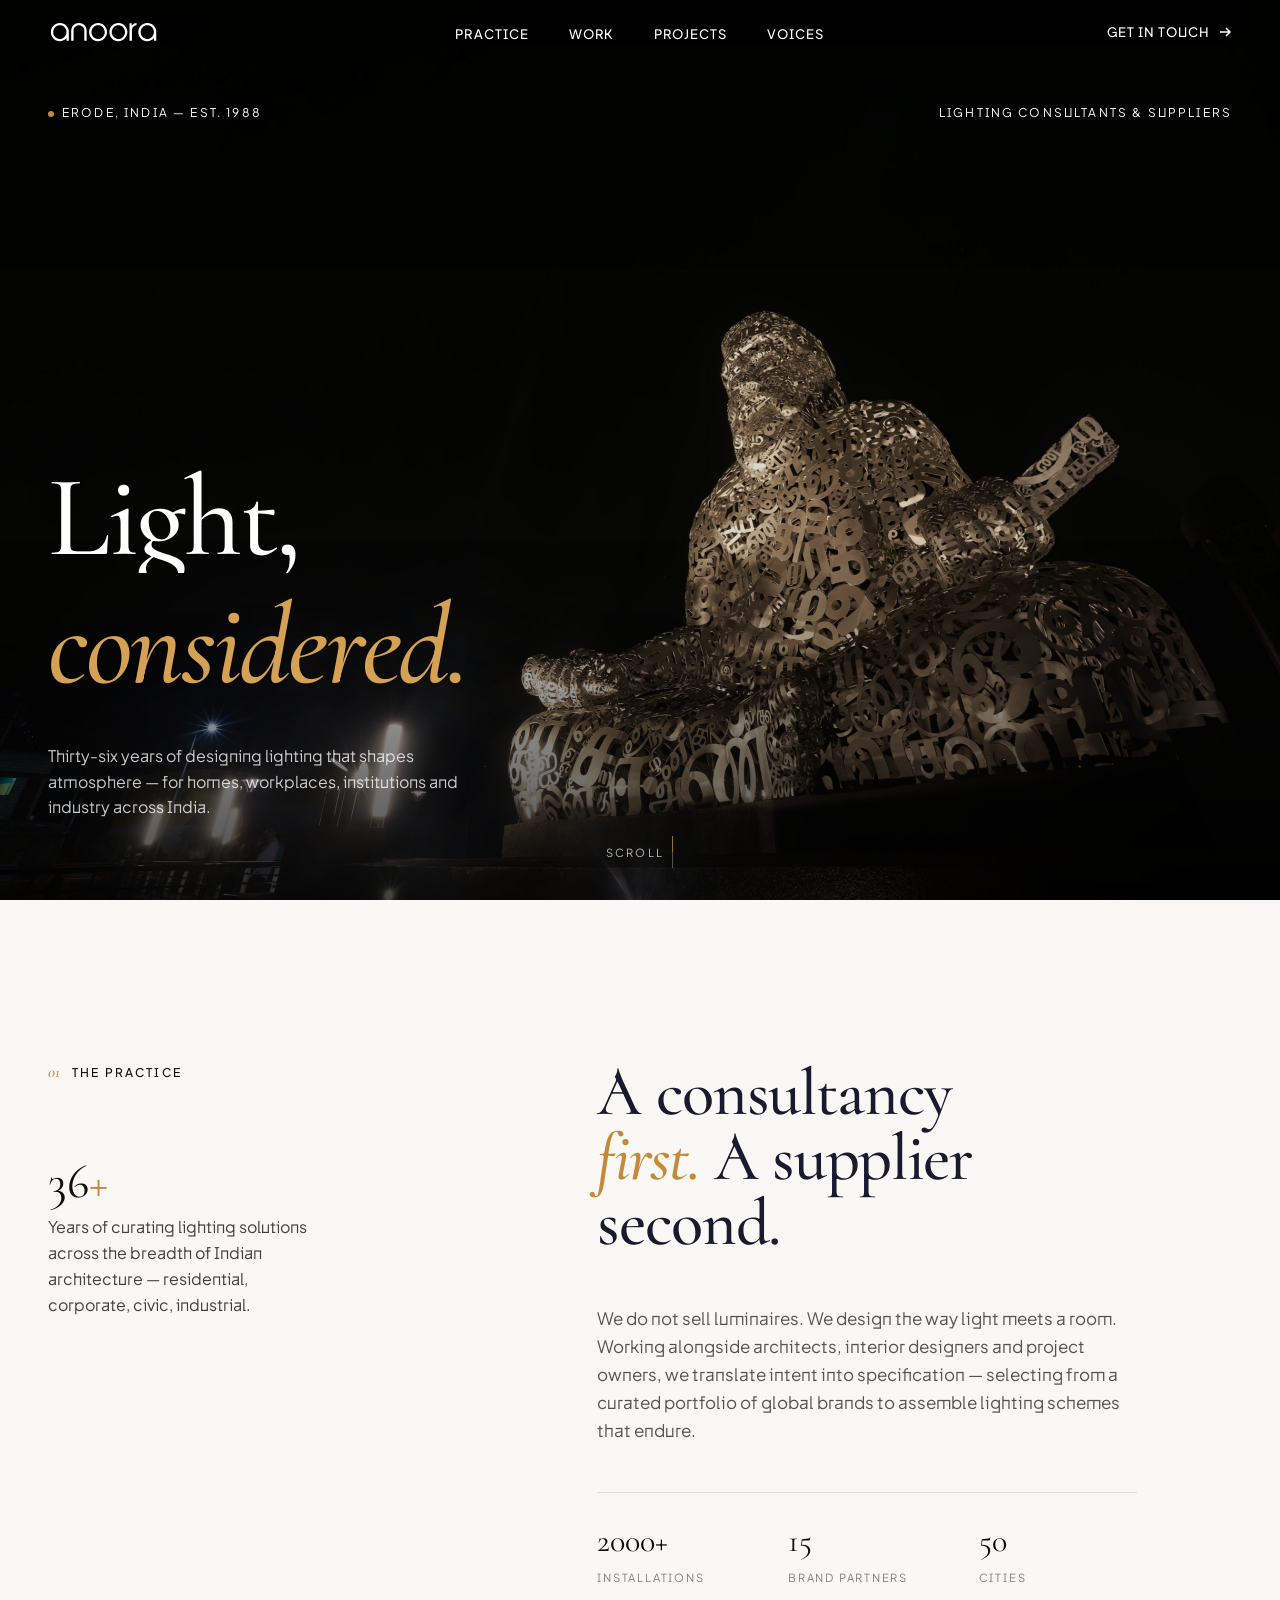
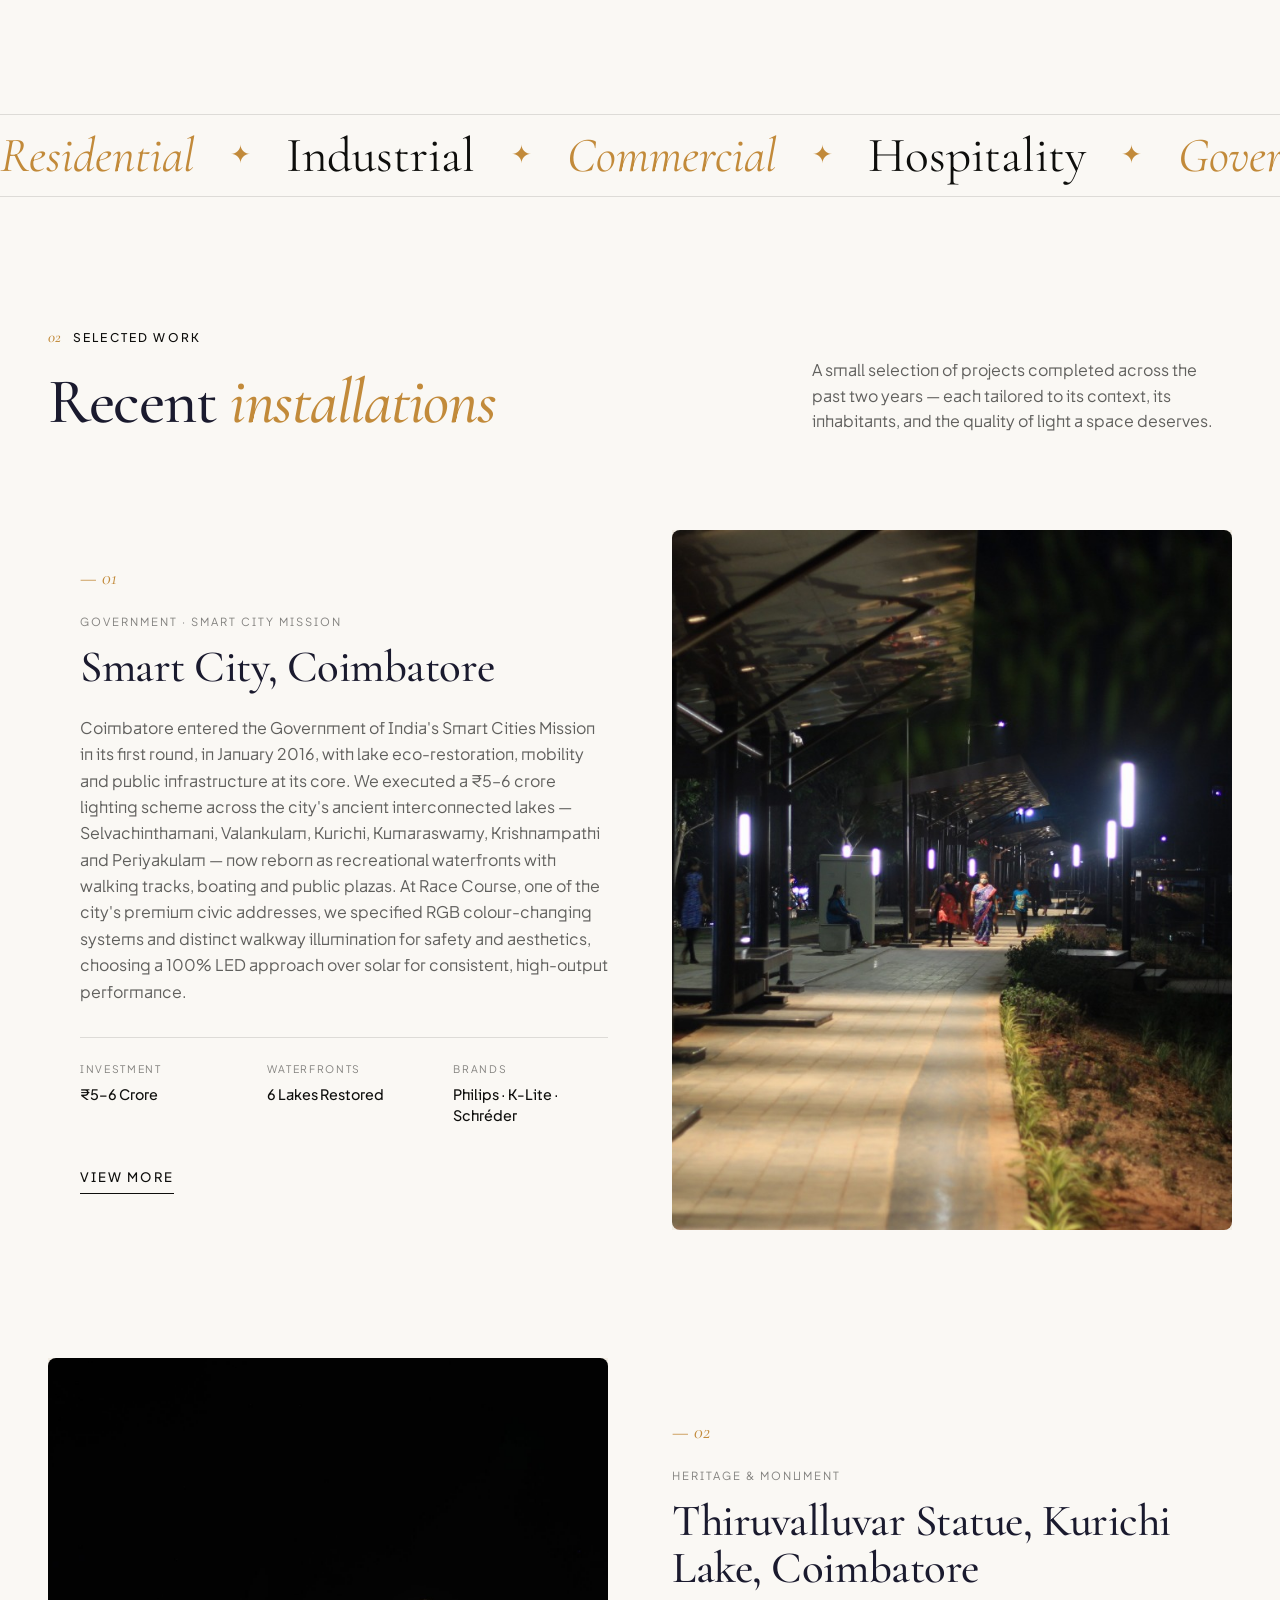
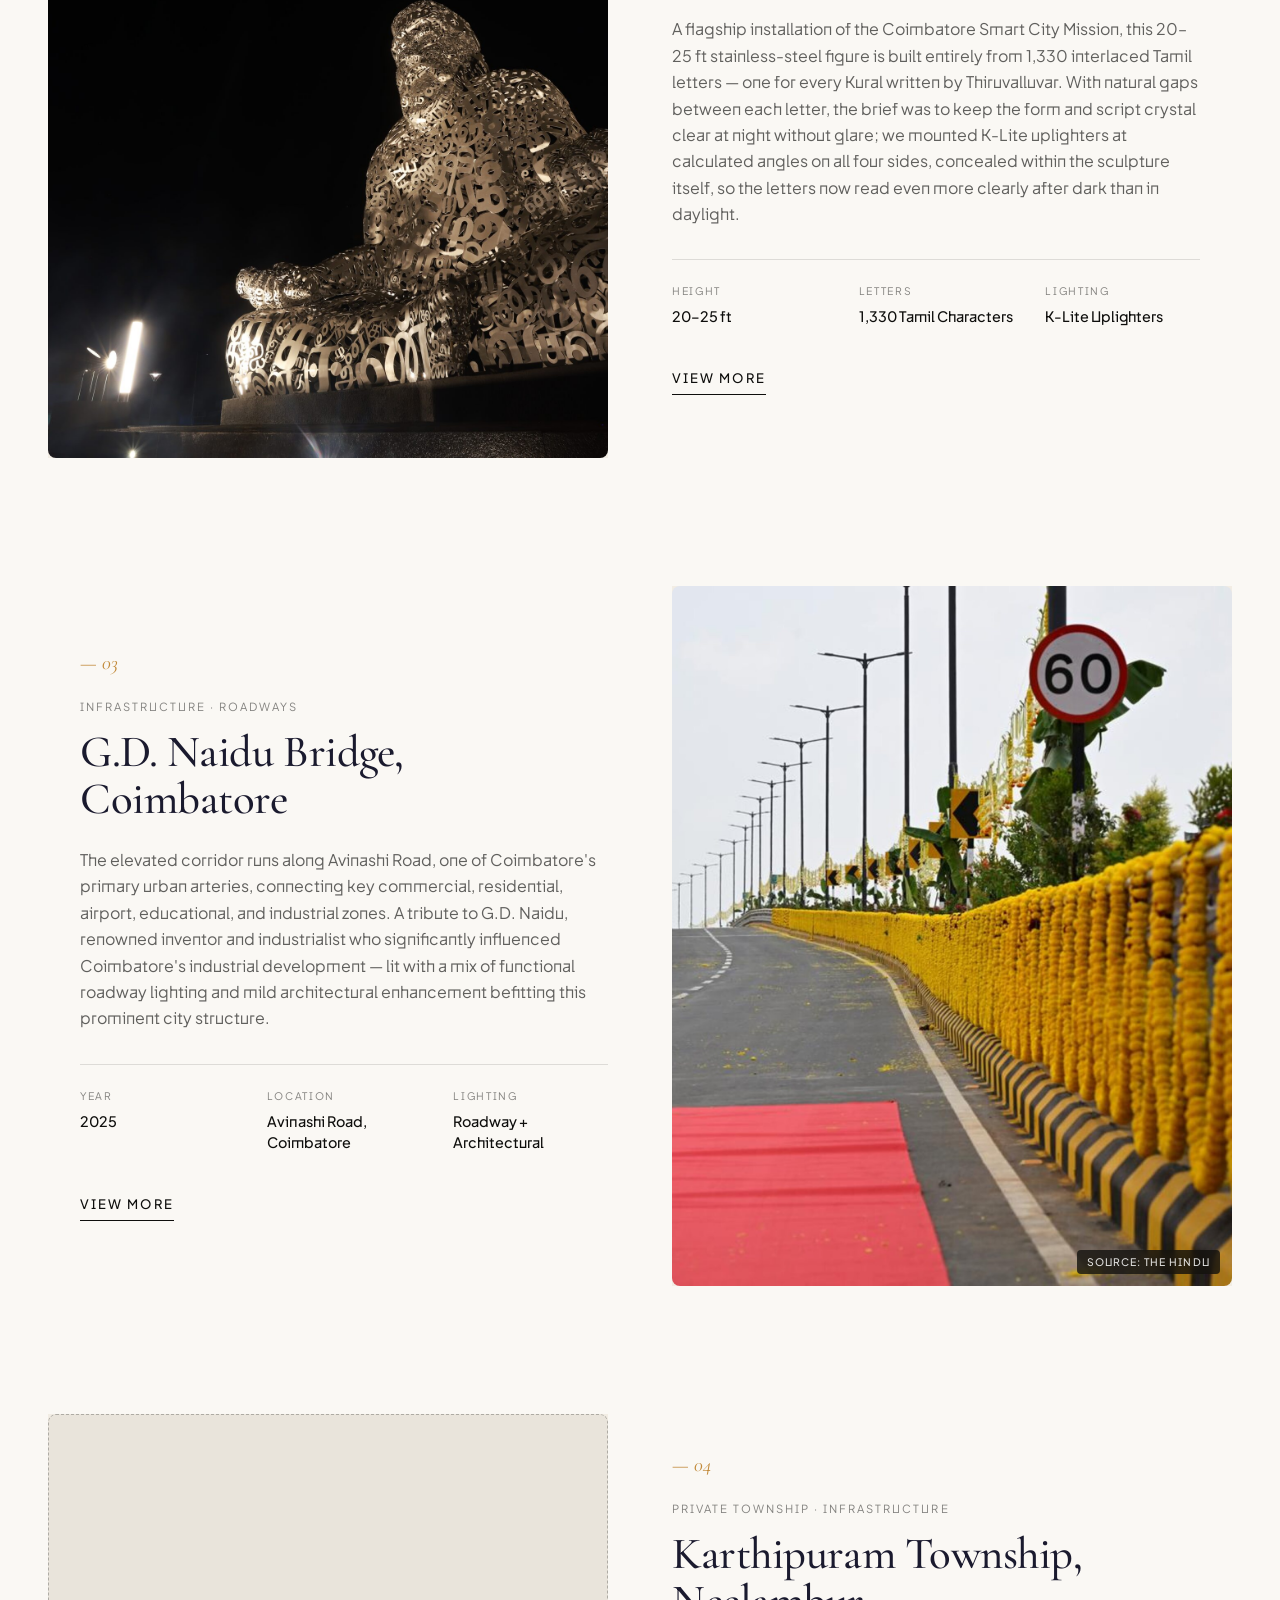
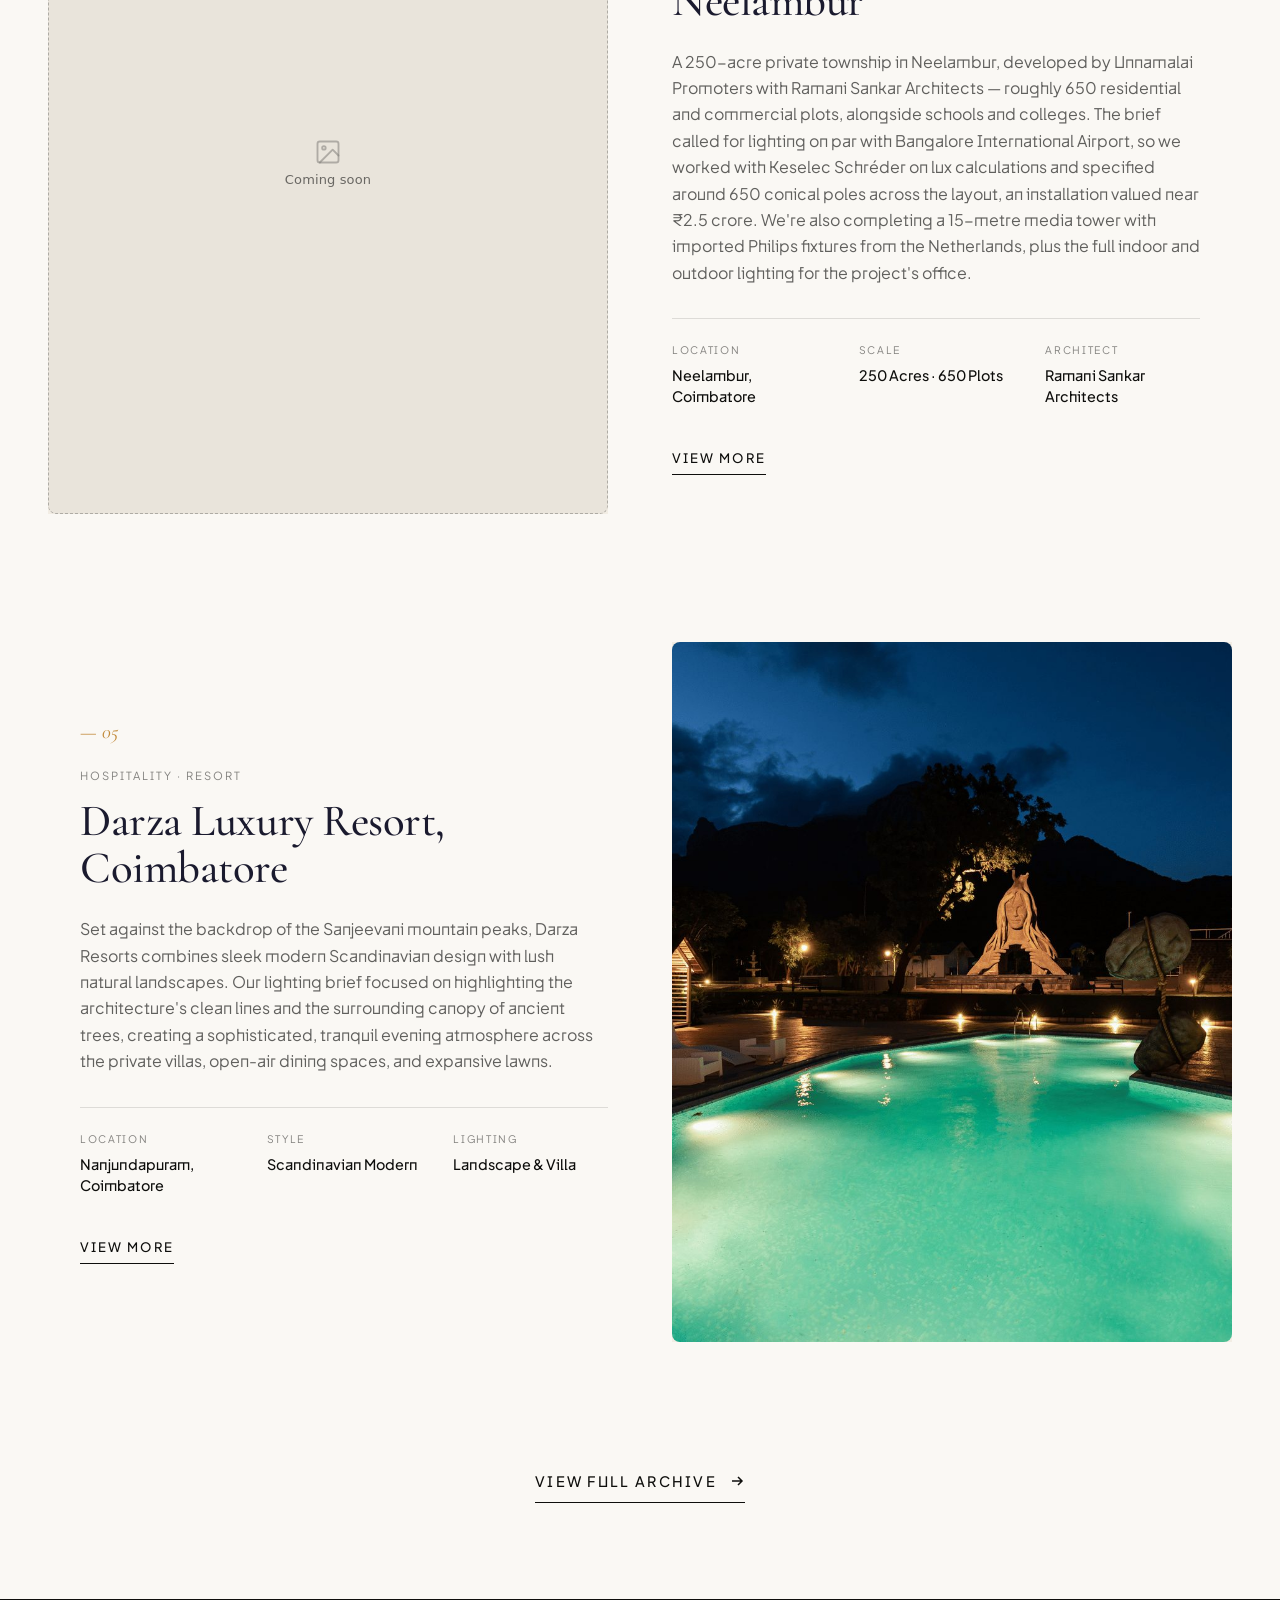
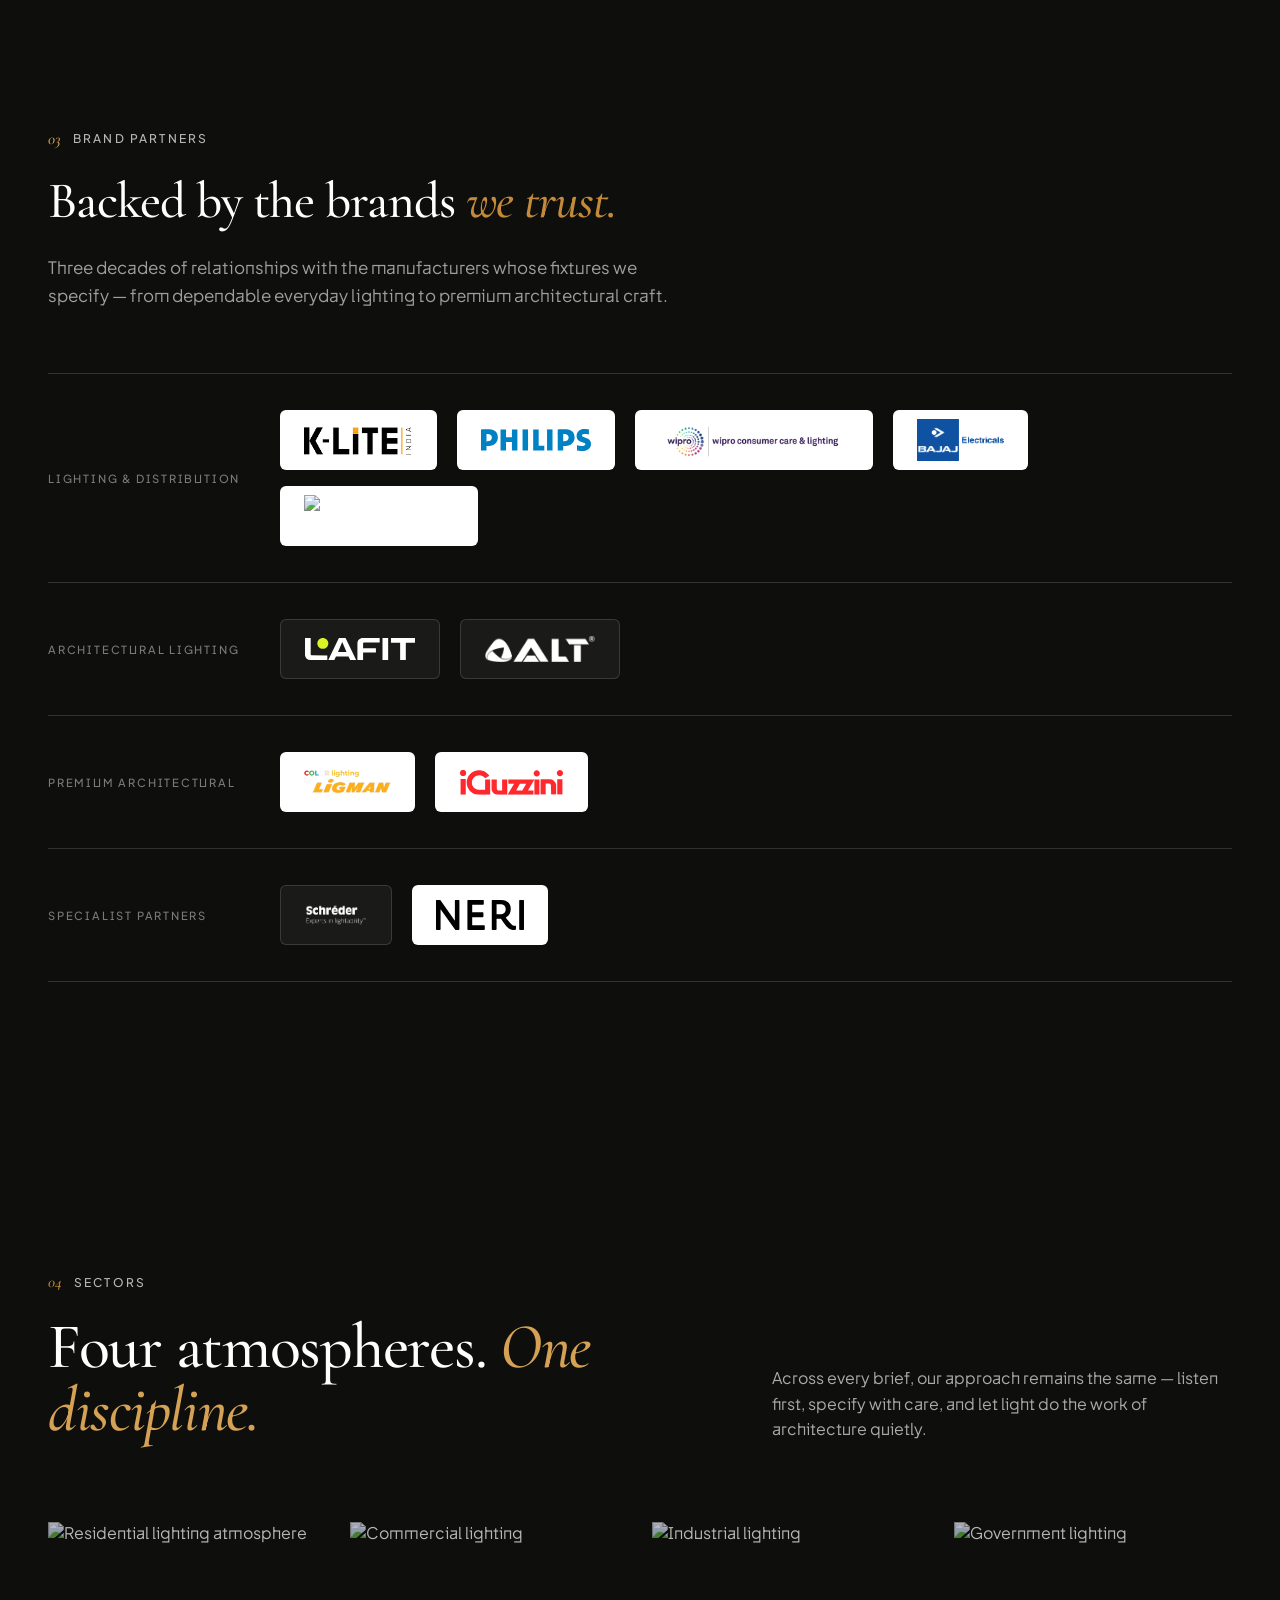
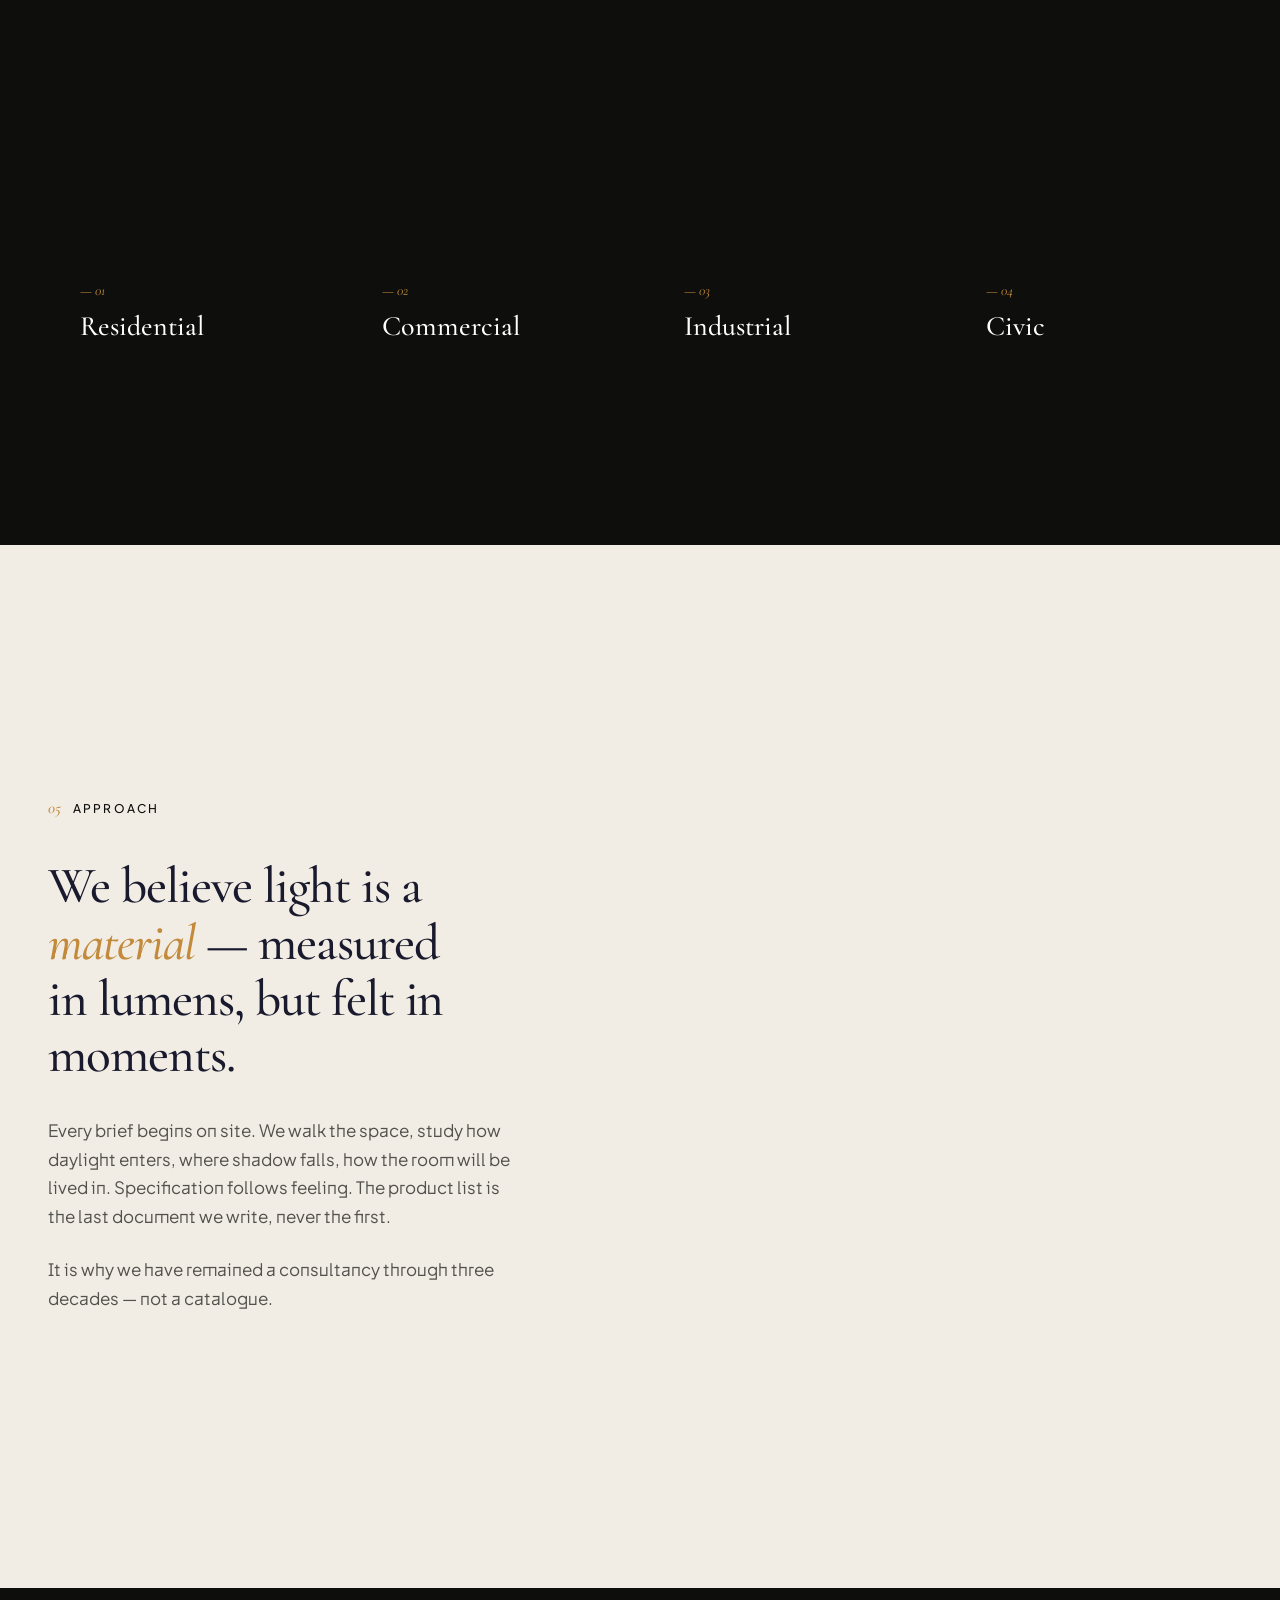
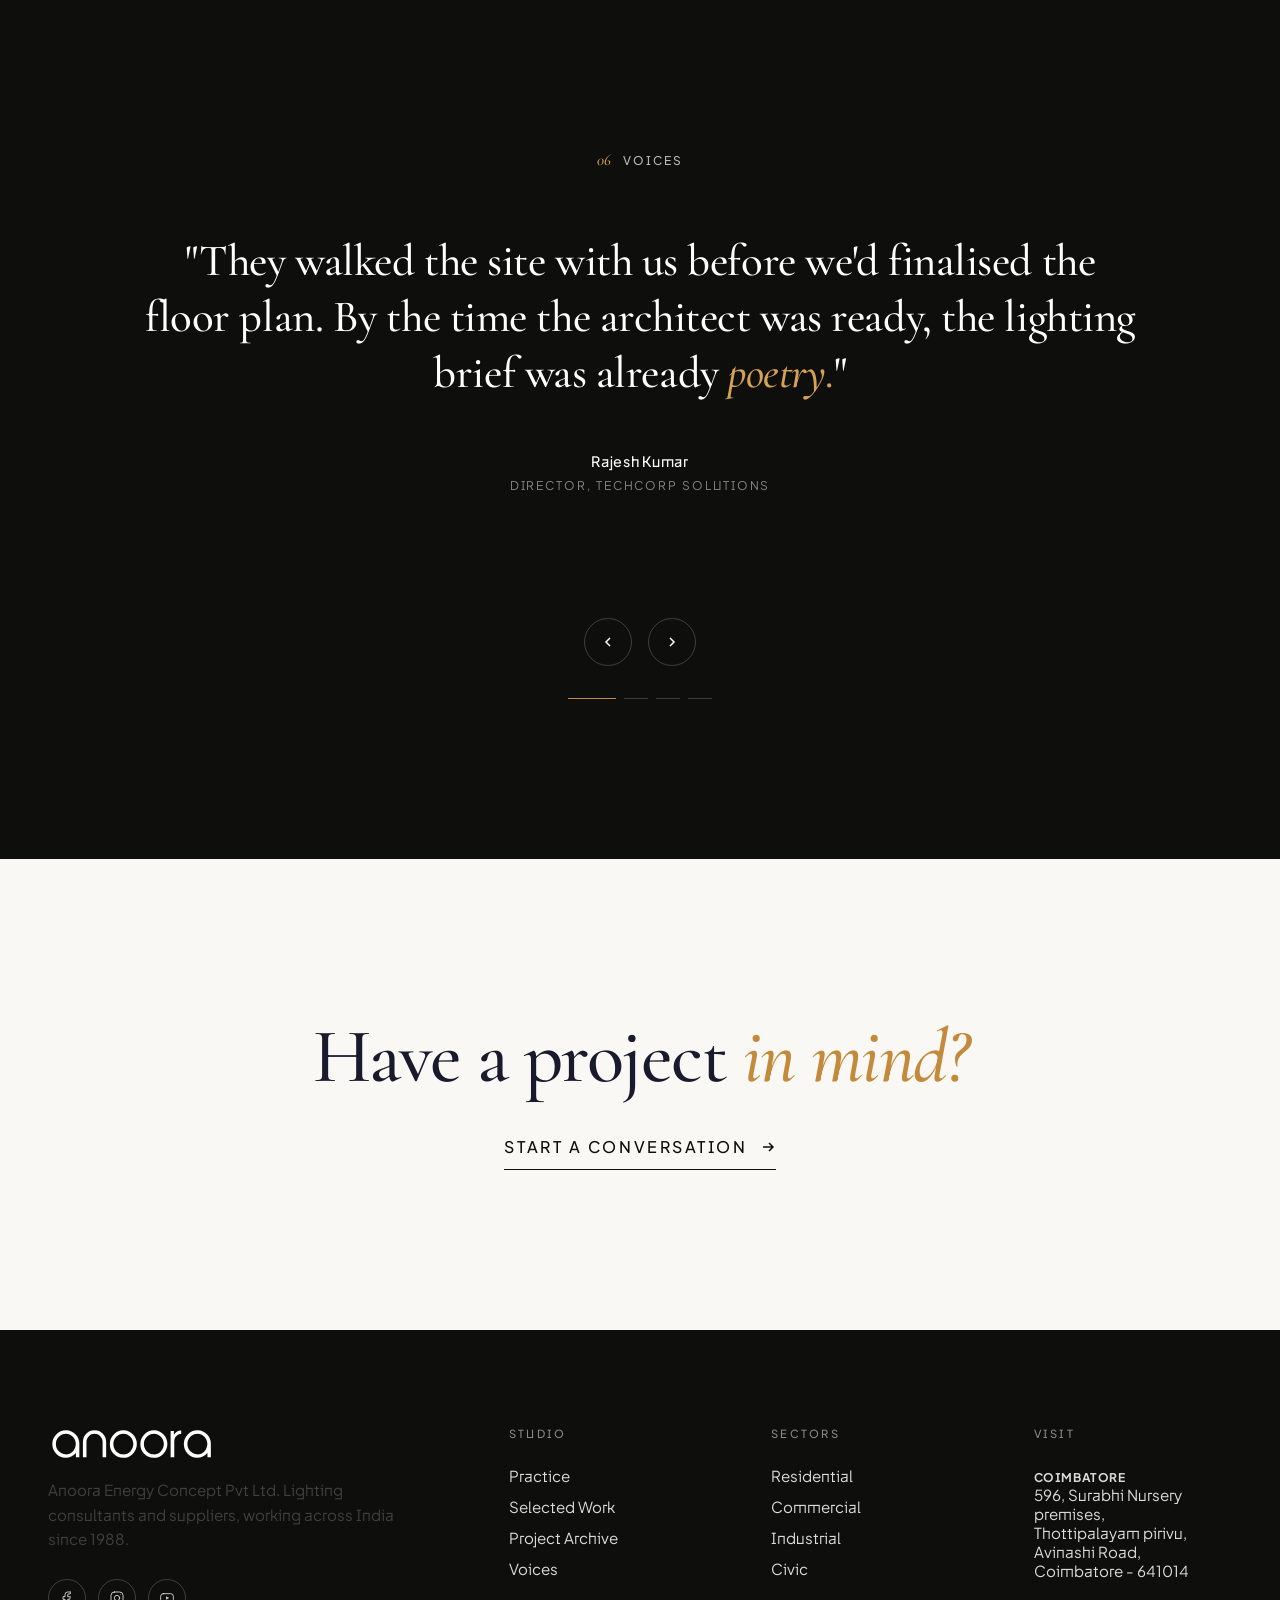
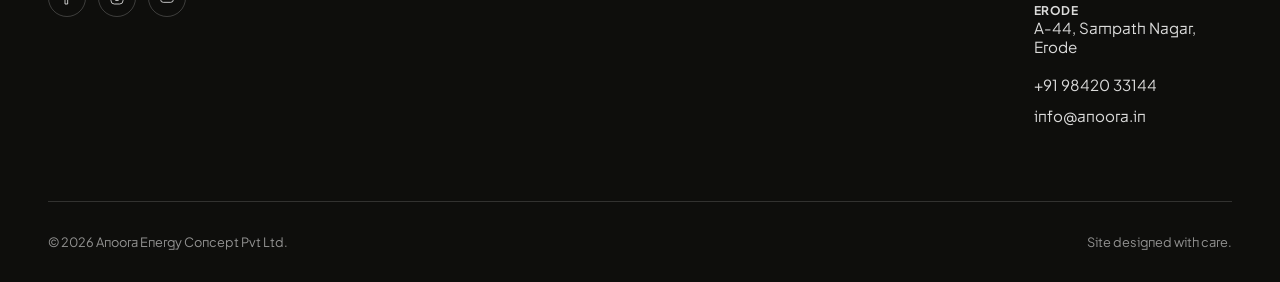
==== commit f6ce62cd: "fix: top-anchor the 36+ years block instead of stretching it to the stats row Bottom-aligning it aga" ====
--- a/index.html
+++ b/index.html
@@ -179,7 +179,7 @@
       <!-- Commercial Project - Karthipuram -->
       <article class="project-row">
         <div class="project-img-wrap img-reveal in">
-          <image-slot id="project-06" shape="rounded" radius="8" placeholder="Drop project image" style="width:100%;height:100%;"></image-slot>
+          <image-slot id="project-06" shape="rounded" radius="8" placeholder="Coming soon" style="width:100%;height:100%;"></image-slot>
         </div>
         <div class="project-info">
           <span class="project-num">— 04</span>
--- a/styles.css
+++ b/styles.css
@@ -317,18 +317,13 @@
   display: grid;
   grid-template-columns: 1fr 1.4fr;
   gap: 6rem;
-  align-items: stretch;
-}
-
-.intro-left {
-  display: flex;
-  flex-direction: column;
-  justify-content: space-between;
+  align-items: start;
 }
 
 .intro-left .eyebrow { margin-bottom: 3rem; }
 
 .intro-aside {
+  margin-top: 1.75rem;
   font-size: 0.85rem;
   line-height: 1.7;
   color: rgba(14,14,12,0.6);
@@ -1517,13 +1512,21 @@
 }
 
 .contact-main {
-  padding: 6rem 0;
+  padding: 6rem 3rem;
   display: grid;
   grid-template-columns: 1.2fr 1fr;
-  gap: 6rem;
-}
-
-.form-section .eyebrow { margin-bottom: 2rem; }
+  gap: 0;
+}
+
+.form-section {
+  padding-right: 4rem;
+}
+
+.info-section {
+  padding-top: 2rem;
+  padding-left: 4rem;
+  border-left: 1px solid var(--rule);
+}
 
 .form-section h2 {
   font-size: 2.5rem;
@@ -1778,7 +1781,9 @@
 
 @media (max-width: 968px) {
   .contact-hero { padding: 4rem 0 2rem; }
-  .contact-main { padding: 4rem 0; grid-template-columns: 1fr; gap: 4rem; }
+  .contact-main { padding: 4rem 1.5rem; grid-template-columns: 1fr; gap: 4rem; }
+  .form-section { padding-right: 0; }
+  .info-section { padding-left: 0; padding-top: 3rem; border-left: none; border-top: 1px solid var(--rule); }
   .form-row { grid-template-columns: 1fr; }
   .map-head { grid-template-columns: 1fr; gap: 1.5rem; }
   .map-head p { justify-self: start; }
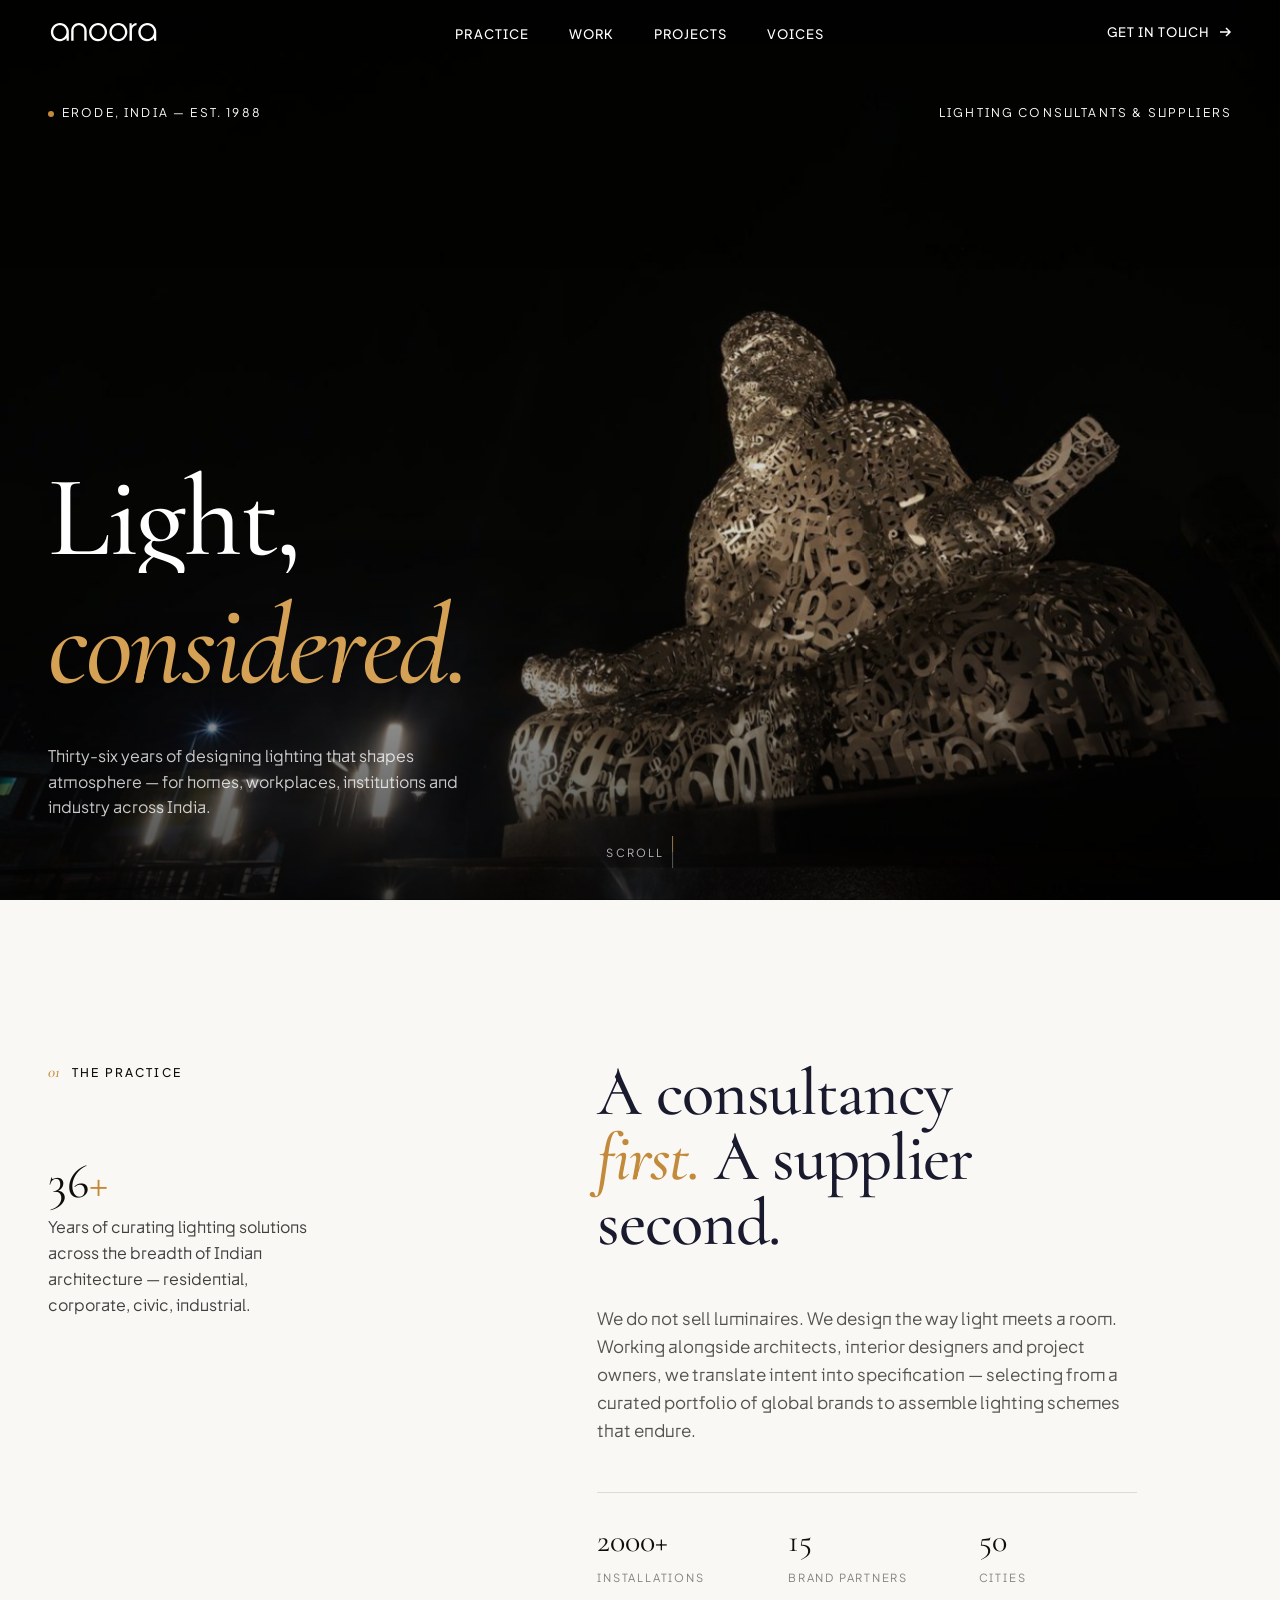
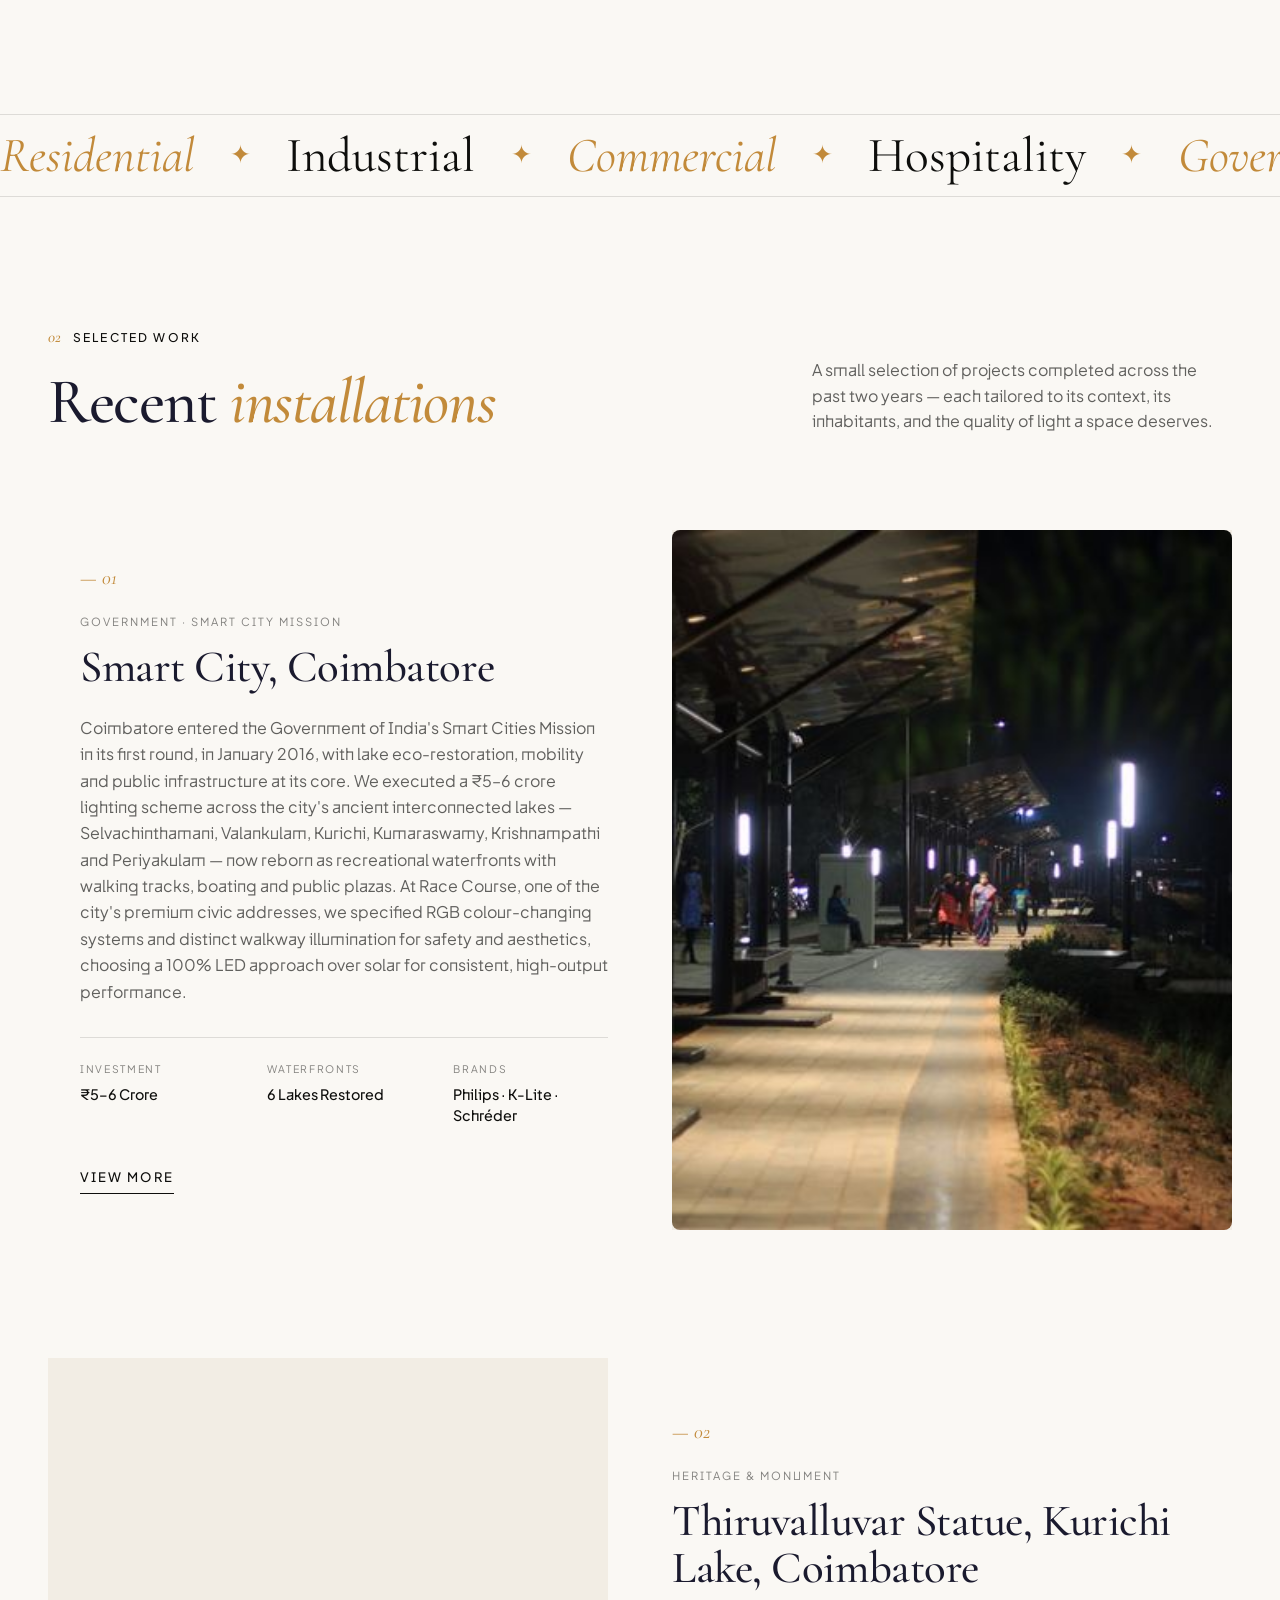
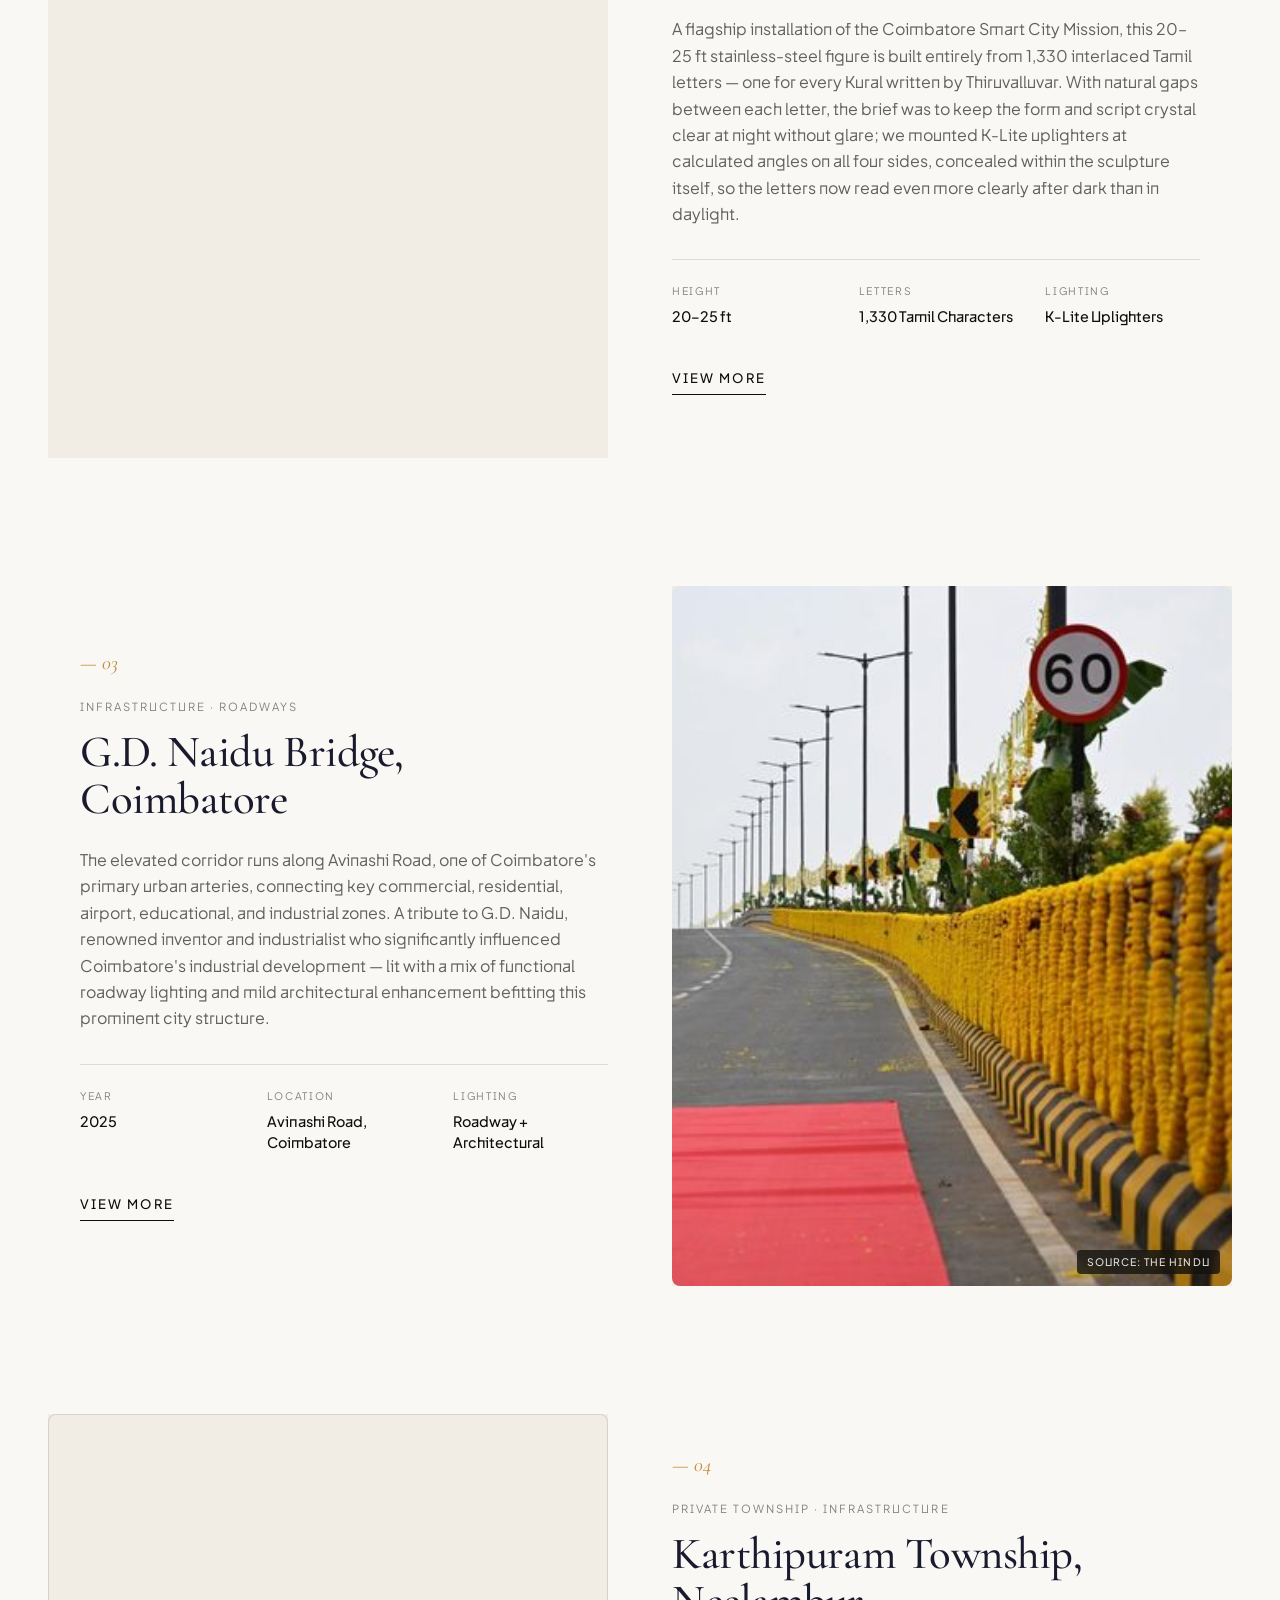
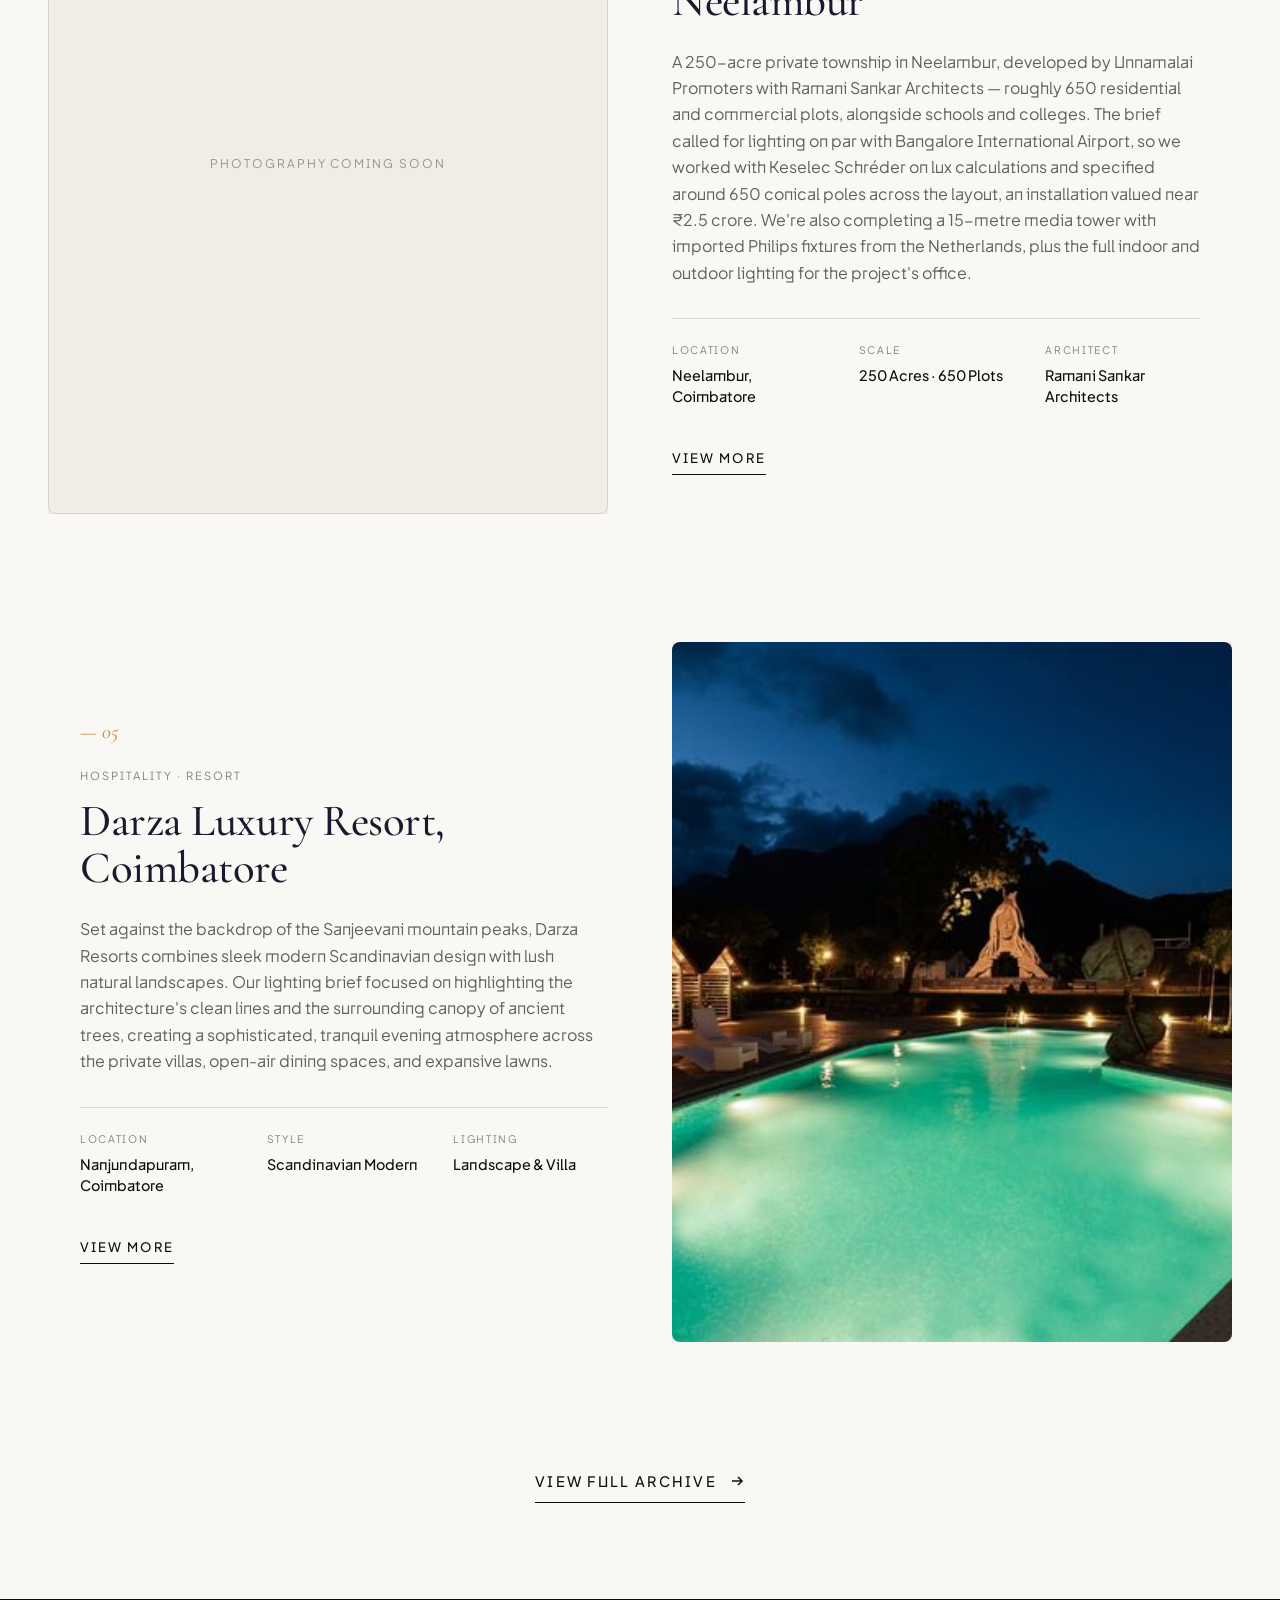
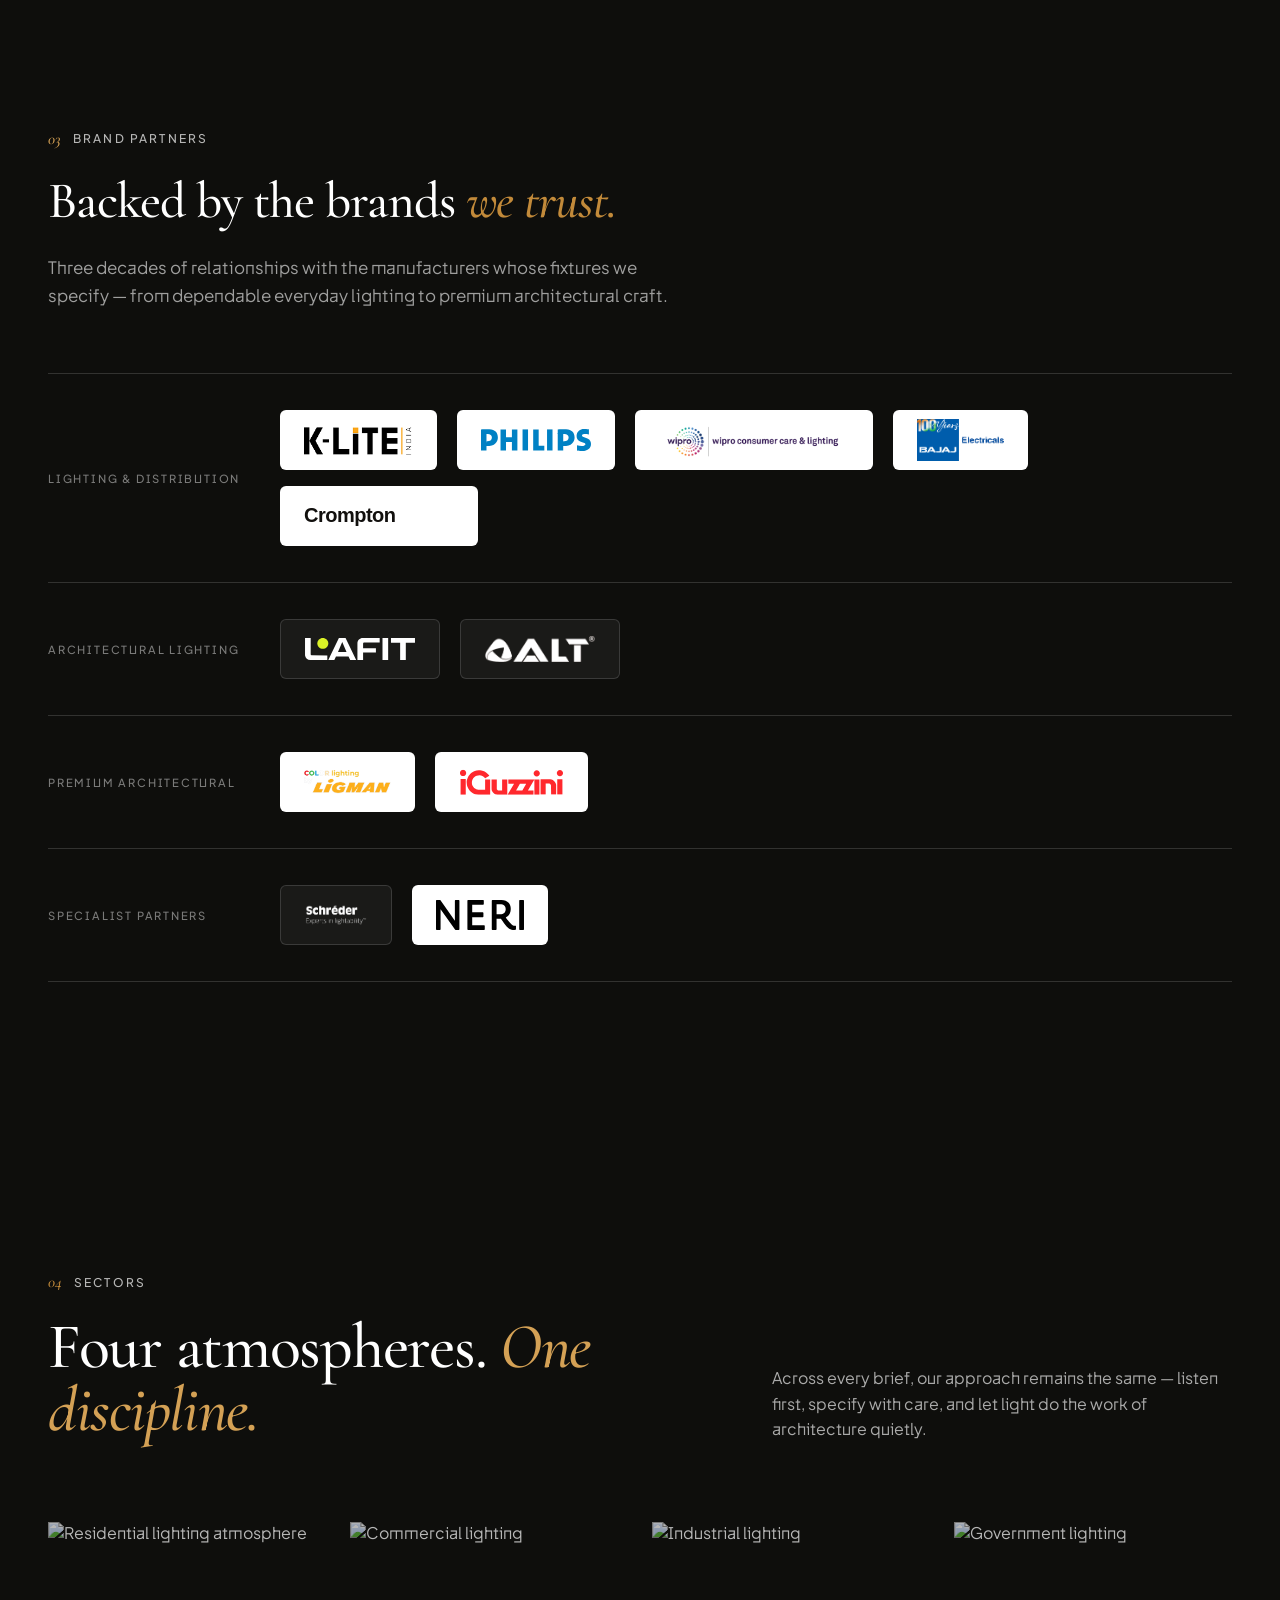
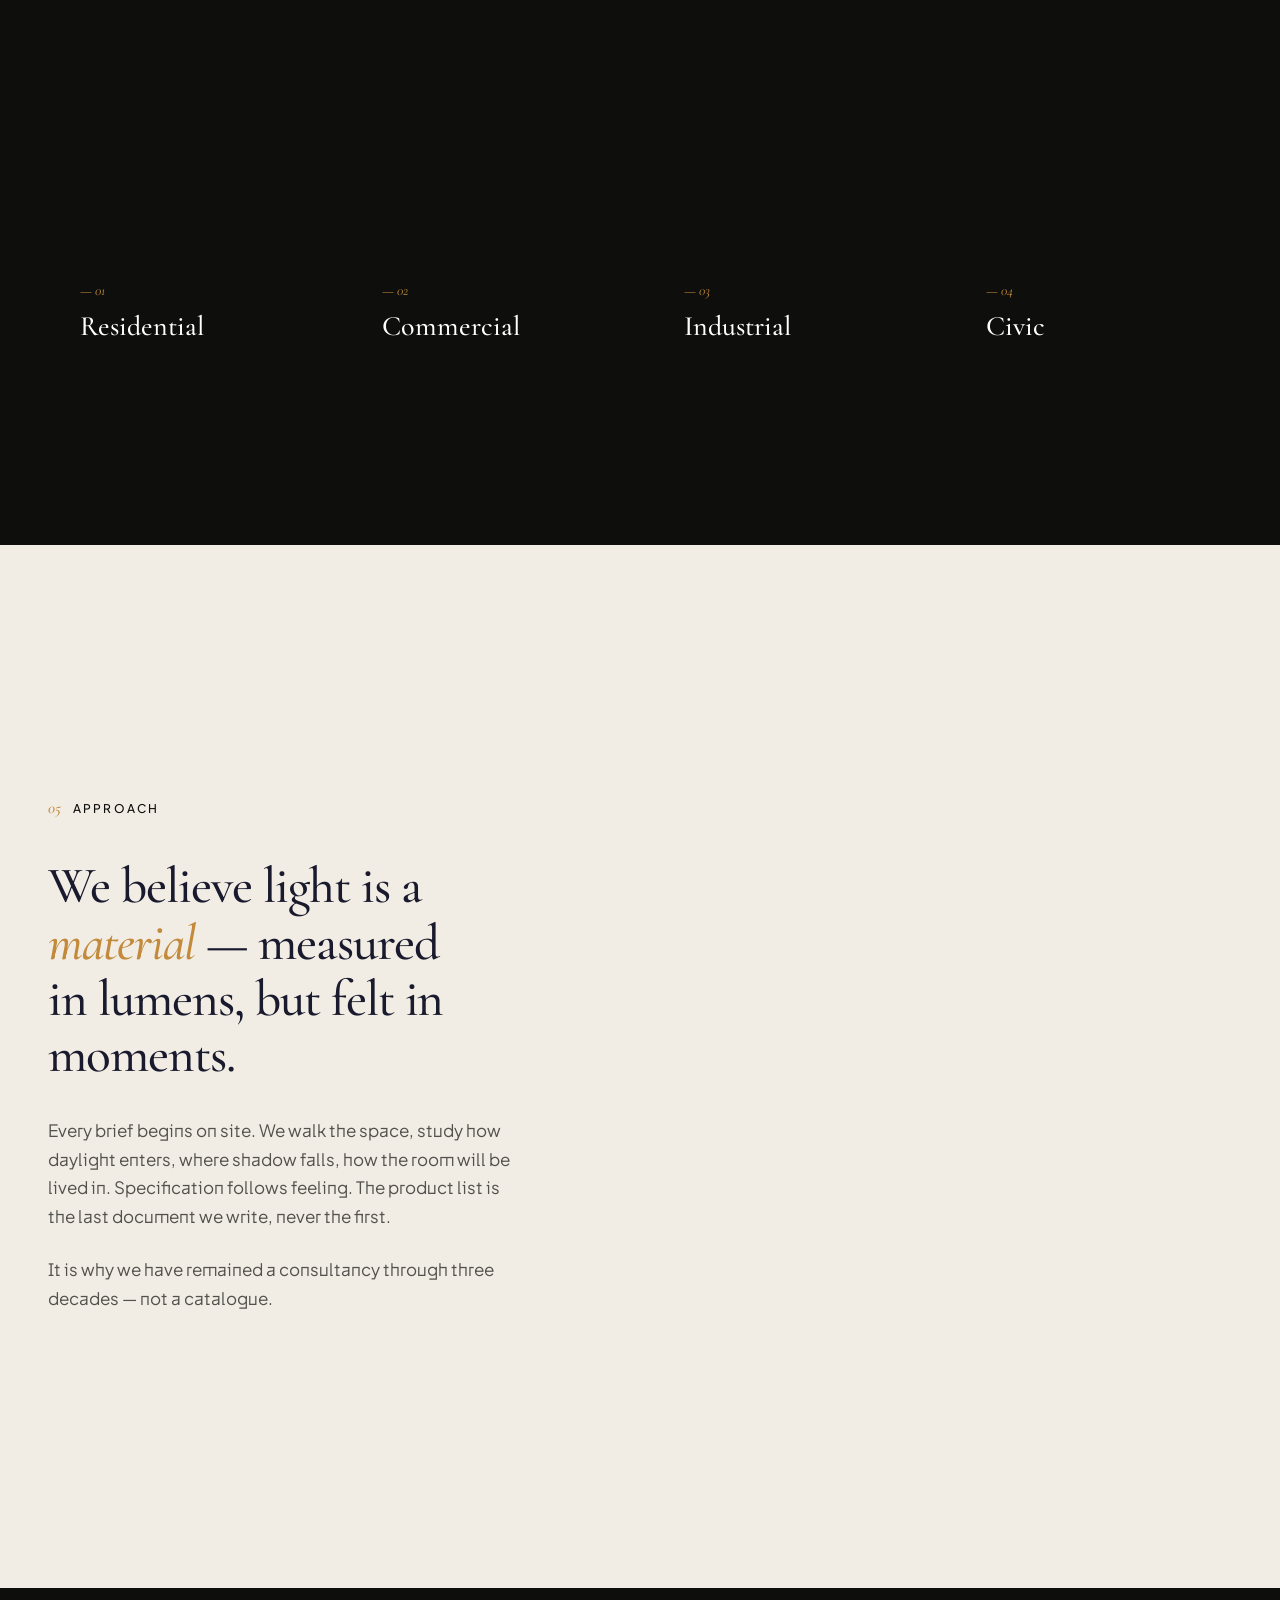
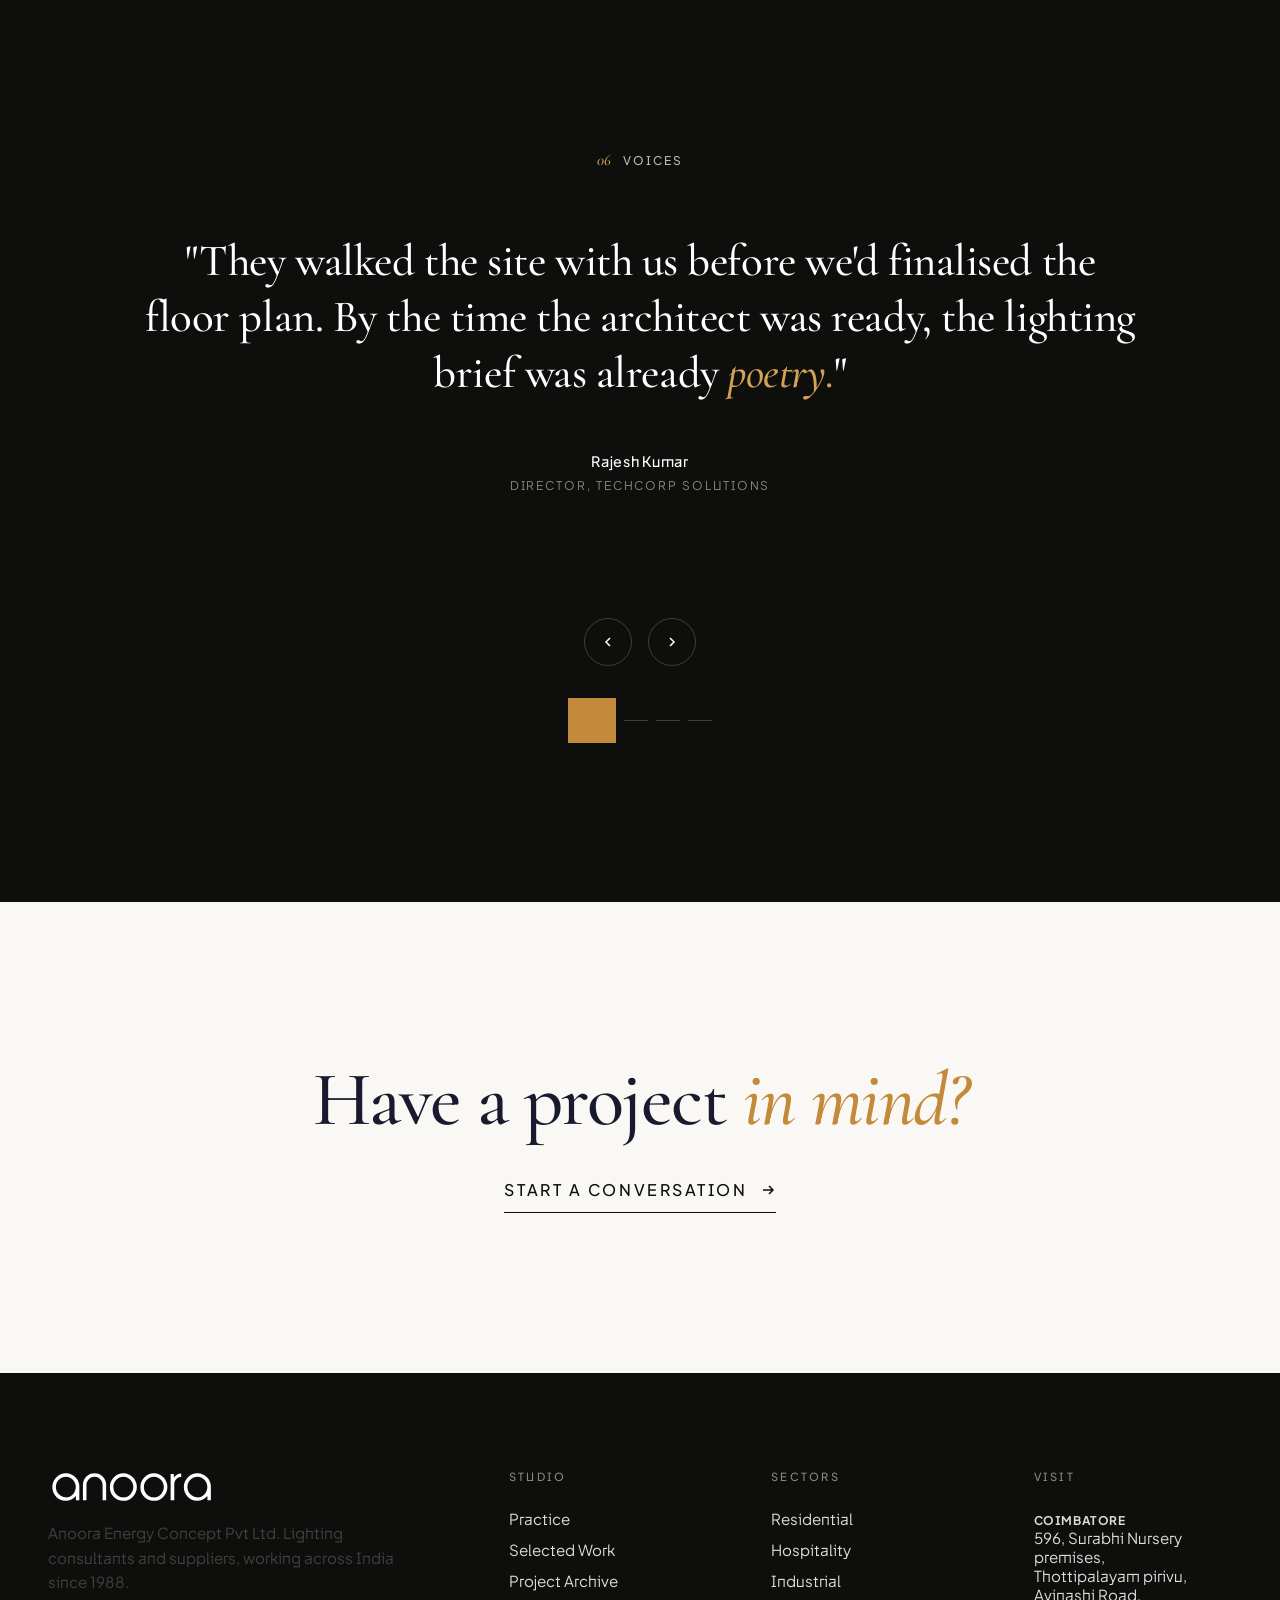
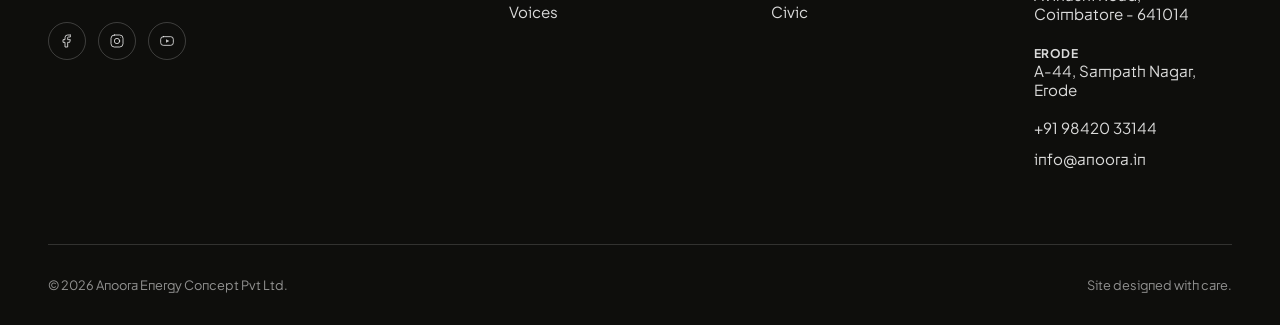
==== commit fad7581f: "fix: correct project sector categories after verifying each entry Looked up every named project in t" ====
--- a/index.html
+++ b/index.html
@@ -12,26 +12,30 @@
 </head>
 <body>
   <!-- Nav -->
-  <nav class="nav" id="nav" style="padding: 20px 48px">
+  <nav class="nav" id="nav">
     <a href="index.html" class="nav-brand" aria-label="Anoora — Home">
       <img src="resources/anoora-wordmark.svg" alt="Anoora" style="height: 24px">
     </a>
-    <ul class="nav-links">
+    <ul class="nav-links" id="navLinks">
       <li><a href="#practice">Practice</a></li>
       <li><a href="#work">Work</a></li>
       <li><a href="projects.html">PROJECTS</a></li>
       <li><a href="#voices">Voices</a></li>
+      <li class="nav-links-cta"><a href="contact.html">Get in Touch</a></li>
     </ul>
     <a href="contact.html" class="nav-cta">
       Get in Touch
       <svg viewBox="0 0 14 14" fill="none" stroke="currentColor" stroke-width="1.5"><path d="M2 7h10M8 3l4 4-4 4"/></svg>
     </a>
+    <button class="nav-burger" id="navBurger" aria-label="Open menu" aria-expanded="false" aria-controls="navLinks">
+      <span></span><span></span><span></span>
+    </button>
   </nav>
 
   <!-- Hero -->
   <section class="hero">
     <div class="hero-media">
-      <img src="resources/statue.jpg" alt="Thiruvalluvar Statue illuminated at night">
+      <img src="resources/rs/statue-2000.jpg" srcset="resources/rs/statue-640.jpg 640w, resources/rs/statue-1280.jpg 1280w, resources/rs/statue-2000.jpg 2000w" sizes="100vw" alt="Thiruvalluvar Statue illuminated at night" fetchpriority="high" decoding="async">
     </div>
     <div class="hero-content container">
       <div class="hero-meta">
@@ -121,7 +125,7 @@
       <!-- Coimbatore 1 -->
       <article class="project-row">
         <div class="project-img-wrap img-reveal in">
-          <img src="resources/selvachinthamani/smart-city.jpg" alt="Smart City lighting project" style="width:100%;height:100%;object-fit:cover;border-radius:8px;">
+          <img src="resources/rs/smart-city-1280.jpg" srcset="resources/rs/smart-city-640.jpg 640w, resources/rs/smart-city-1280.jpg 1280w" sizes="(max-width: 968px) 100vw, 50vw" alt="Smart City lighting project" style="width:100%;height:100%;object-fit:cover;border-radius:8px;" loading="lazy" decoding="async">
         </div>
         <div class="project-info">
           <span class="project-num">— 01</span>
@@ -140,7 +144,7 @@
       <!-- Coimbatore 2 -->
       <article class="project-row">
         <div class="project-img-wrap img-reveal in">
-          <img src="resources/statue.jpg" alt="Thiruvalluvar Statue illuminated" style="width:100%;height:100%;object-fit:cover;border-radius:8px;">
+          <img src="resources/rs/statue-2000.jpg" srcset="resources/rs/statue-640.jpg 640w, resources/rs/statue-1280.jpg 1280w, resources/rs/statue-2000.jpg 2000w" sizes="(max-width: 968px) 100vw, 50vw" alt="Thiruvalluvar Statue illuminated" style="width:100%;height:100%;object-fit:cover;border-radius:8px;" loading="lazy" decoding="async">
         </div>
         <div class="project-info">
           <span class="project-num">— 02</span>
@@ -159,7 +163,7 @@
       <!-- Coimbatore 3 -->
       <article class="project-row">
         <div class="project-img-wrap img-reveal in">
-          <img src="resources/gd-naidu-bridge/gd-naidu-1.jpg" alt="G.D. Naidu Bridge illuminated" style="width:100%;height:100%;object-fit:cover;border-radius:8px;">
+          <img src="resources/rs/gd-naidu-1-2000.jpg" srcset="resources/rs/gd-naidu-1-640.jpg 640w, resources/rs/gd-naidu-1-1280.jpg 1280w, resources/rs/gd-naidu-1-2000.jpg 2000w" sizes="(max-width: 968px) 100vw, 50vw" alt="G.D. Naidu Bridge illuminated" style="width:100%;height:100%;object-fit:cover;border-radius:8px;" loading="lazy" decoding="async">
           <span class="img-caption">Source: The Hindu</span>
         </div>
         <div class="project-info">
@@ -176,10 +180,10 @@
         </div>
       </article>
 
-      <!-- Commercial Project - Karthipuram -->
+      <!-- Residential Project - Karthipuram -->
       <article class="project-row">
         <div class="project-img-wrap img-reveal in">
-          <image-slot id="project-06" shape="rounded" radius="8" placeholder="Coming soon" style="width:100%;height:100%;"></image-slot>
+          <div class="img-placeholder">Photography coming soon</div>
         </div>
         <div class="project-info">
           <span class="project-num">— 04</span>
@@ -198,7 +202,7 @@
       <!-- Hospitality Project - Darza Luxury Resort -->
       <article class="project-row">
         <div class="project-img-wrap img-reveal in">
-          <img src="resources/darza.jpg" alt="Illuminated pool at Darza Luxury Resort at night" style="width:100%;height:100%;object-fit:cover;border-radius:8px;">
+          <img src="resources/rs/darza-3-2000.jpg" srcset="resources/rs/darza-3-640.jpg 640w, resources/rs/darza-3-1280.jpg 1280w, resources/rs/darza-3-2000.jpg 2000w" sizes="(max-width: 968px) 100vw, 50vw" alt="Aquamarine pool lit at night at Darza Luxury Resort" style="width:100%;height:100%;object-fit:cover;border-radius:8px;" loading="lazy" decoding="async">
         </div>
         <div class="project-info">
           <span class="project-num">— 05</span>
@@ -423,7 +427,7 @@
           <h4>Sectors</h4>
           <ul>
             <li><a href="projects.html?filter=residential">Residential</a></li>
-            <li><a href="projects.html?filter=commercial">Commercial</a></li>
+            <li><a href="projects.html?filter=hospitality">Hospitality</a></li>
             <li><a href="projects.html?filter=industrial">Industrial</a></li>
             <li><a href="projects.html?filter=civic">Civic</a></li>
           </ul>
@@ -447,28 +451,21 @@
     </div>
   </footer>
 
-  <!-- Image Slot Component -->
-  <script src="image-slot.js"></script>
+  <script src="nav.js" defer></script>
 
 
 
   <script>
-    // Nav scroll behavior
-    const nav = document.getElementById('nav');
-    const onScroll = () => {
-      if (window.scrollY > 80) nav.classList.add('scrolled');
-      else nav.classList.remove('scrolled');
-    };
-    window.addEventListener('scroll', onScroll, { passive: true });
-
-    // Scroll reveal animations
+    // Scroll reveal animations — elements that cross the threshold together
+    // cascade in rather than fading up as one flat block.
     const io = new IntersectionObserver((entries) => {
-      entries.forEach(e => {
-        if (e.isIntersecting) {
+      entries
+        .filter(e => e.isIntersecting)
+        .forEach((e, i) => {
+          e.target.style.transitionDelay = `${i * 70}ms`;
           e.target.classList.add('in');
           io.unobserve(e.target);
-        }
-      });
+        });
     }, { threshold: 0.15, rootMargin: '0px 0px -80px 0px' });
 
     document.querySelectorAll('.reveal, .img-reveal').forEach(el => io.observe(el));
@@ -482,7 +479,7 @@
       const dot = document.createElement('button');
       dot.className = 't-dot' + (i === 0 ? ' active' : '');
       dot.setAttribute('aria-label', `Go to testimonial ${i + 1}`);
-      dot.addEventListener('click', () => setT(i));
+      dot.addEventListener('click', () => goToT(i));
       dotsEl.appendChild(dot);
     });
 
@@ -492,11 +489,51 @@
       document.querySelectorAll('.t-dot').forEach((d, j) => d.classList.toggle('active', j === activeT));
     }
 
-    document.getElementById('nextT').addEventListener('click', () => setT(activeT + 1));
-    document.getElementById('prevT').addEventListener('click', () => setT(activeT - 1));
-
-    // Auto-advance testimonials
-    setInterval(() => setT(activeT + 1), 7000);
+    // Auto-advance testimonials — any manual navigation resets the timer so
+    // it doesn't yank the visitor back forward right after they've clicked.
+    let tTimer;
+    function restartAutoAdvance() {
+      clearInterval(tTimer);
+      tTimer = setInterval(() => setT(activeT + 1), 7000);
+    }
+    function goToT(i) {
+      setT(i);
+      restartAutoAdvance();
+    }
+
+    document.getElementById('nextT').addEventListener('click', () => goToT(activeT + 1));
+    document.getElementById('prevT').addEventListener('click', () => goToT(activeT - 1));
+
+    // Swipe. On a phone the arrows and dots are the only other way through,
+    // and a horizontal drag is what people actually try first.
+    const stage = document.querySelector('.testimonial-stage');
+    const SWIPE_DISTANCE = 45;   // px, for a slow deliberate drag
+    const SWIPE_VELOCITY = 0.35; // px/ms, for a quick flick
+    const SWIPE_MIN = 12;        // px, below this it's a tap, however fast
+    let touchX = null, touchY = null, touchT = 0;
+
+    stage.addEventListener('touchstart', (e) => {
+      touchX = e.changedTouches[0].clientX;
+      touchY = e.changedTouches[0].clientY;
+      touchT = performance.now();
+    }, { passive: true });
+
+    stage.addEventListener('touchend', (e) => {
+      if (touchX === null) return;
+      const dx = e.changedTouches[0].clientX - touchX;
+      const dy = e.changedTouches[0].clientY - touchY;
+      const velocity = Math.abs(dx) / Math.max(1, performance.now() - touchT);
+      // Mostly-vertical drags are the page scrolling, not a swipe.
+      const horizontal = Math.abs(dx) > Math.abs(dy);
+      // A fast flick counts even when it never travels the full distance.
+      if (horizontal && Math.abs(dx) > SWIPE_MIN &&
+          (Math.abs(dx) > SWIPE_DISTANCE || velocity > SWIPE_VELOCITY)) {
+        goToT(activeT + (dx < 0 ? 1 : -1));
+      }
+      touchX = touchY = null;
+    }, { passive: true });
+
+    restartAutoAdvance();
   </script>
 </body>
 </html>
--- a/styles.css
+++ b/styles.css
@@ -1,4 +1,8 @@
 :root {
+  /* Stronger than the built-in keywords, which lack punch at short durations. */
+  --ease-out: cubic-bezier(0.23, 1, 0.32, 1);
+  --ease-in-out: cubic-bezier(0.77, 0, 0.175, 1);
+
   --ink: #0E0E0C;
   --ink-soft: #1A1A18;
   --paper: #FAF8F4;
@@ -31,16 +35,50 @@
   outline-offset: 2px;
 }
 
+@media (prefers-reduced-motion: reduce) {
+  /* Reduced motion means gentler, not none: the drawer still fades so the
+     state change stays legible, but nothing translates and nothing cascades. */
+  .nav-links, .nav.nav-open .nav-links {
+    transition: opacity 150ms linear, visibility 0s !important;
+    transform: none !important;
+  }
+  .nav-links li, .nav.nav-open .nav-links li {
+    transform: none !important;
+    transition-delay: 0ms !important;
+    transition-duration: 120ms !important;
+  }
+  .nav-burger span { transition: opacity 120ms linear !important; }
+  .nav-burger:active, .nav-links a:active, .filter-btn:active,
+  .t-btn:active, .footer-social a:active, .submit:active,
+  .archive-card:active { transform: none !important; }
+
+  .marquee-track,
+  .scroll-cue .line::after,
+  .map-pin .dot {
+    animation: none !important;
+  }
+  .reveal, .img-reveal, .hero-media img,
+  .hero-meta, .hero-sub, .scroll-cue,
+  .hero-headline h1 .word > span {
+    animation-duration: 0.01ms !important;
+    animation-delay: 0s !important;
+    transition-duration: 0.15s !important;
+    transition-delay: 0s !important;
+    transform: none !important;
+  }
+}
+
 /* ========= NAV ========= */
 .nav {
   position: fixed;
   top: 0; left: 0; right: 0;
-  padding: 1rem 3rem;
+  padding: 1.25rem 3rem;
   display: grid;
   grid-template-columns: 1fr auto 1fr;
   align-items: center;
   z-index: 100;
-  transition: all 400ms cubic-bezier(0.4, 0, 0.2, 1);
+  transition: padding 300ms var(--ease-out), background-color 300ms var(--ease-out),
+              border-color 300ms var(--ease-out);
 }
 
 .nav.scrolled {
@@ -85,7 +123,6 @@
 }
 
 .nav.scrolled .nav-links a { color: var(--ink); }
-.nav-links a:hover { opacity: 0.6; }
 
 .nav-cta {
   justify-self: end;
@@ -102,22 +139,163 @@
 }
 
 .nav.scrolled .nav-cta { color: var(--ink); }
-.nav-cta:hover {
-  gap: 0.75rem;
-  background: rgba(255, 255, 255, 0.12);
-  padding: 0.625rem 1.25rem;
-  border-radius: 24px;
-  transition: all 200ms ease;
-}
-.nav.scrolled .nav-cta:hover {
-  background: rgba(14, 14, 12, 0.08);
-}
+
 .nav-cta svg { width: 14px; height: 14px; }
+
+/* ========= MOBILE NAV (burger + drawer) ========= */
+.nav-burger {
+  display: none;
+  justify-self: end;
+  width: 44px;
+  height: 44px;
+  padding: 12px 10px;
+  background: none;
+  border: none;
+  cursor: pointer;
+  flex-direction: column;
+  justify-content: space-between;
+  z-index: 2;
+}
+
+.nav-burger span {
+  display: block;
+  height: 2px;
+  width: 100%;
+  background: #fff;
+  border-radius: 2px;
+  transition: transform 200ms var(--ease-out), opacity 150ms var(--ease-out),
+              background-color 300ms var(--ease-out);
+}
+
+.nav.scrolled .nav-burger span,
+.nav.nav-always-dark .nav-burger span { background: var(--ink); }
+
+.nav-burger:active { transform: scale(0.92); }
+
+/* Drawer is the paper colour in both themes, so the bars must go dark. */
+.nav.nav-open .nav-burger span { background: var(--ink); }
+
+/* Keep the wordmark legible on top of the open drawer. */
+.nav.nav-open .nav-brand {
+  position: relative;
+  z-index: 2;
+  filter: none;
+}
+.nav.nav-open .nav-burger span:nth-child(1) { transform: translateY(9px) rotate(45deg); }
+.nav.nav-open .nav-burger span:nth-child(2) { opacity: 0; }
+.nav.nav-open .nav-burger span:nth-child(3) { transform: translateY(-9px) rotate(-45deg); }
+
+/* The in-drawer CTA duplicates .nav-cta, which is hidden on small screens. */
+.nav-links-cta { display: none; }
+
+body.nav-locked { overflow: hidden; }
+
+@media (max-width: 968px) {
+  .nav { grid-template-columns: auto 1fr auto; }
+  .nav-cta { display: none; }
+  .nav-burger { display: flex; }
+
+  .nav-links {
+    display: flex;
+    position: fixed;
+    inset: 0;
+    /* .nav-links carries justify-self: center for the desktop row; on a
+       positioned box that shrink-to-fits the drawer instead of filling it. */
+    justify-self: stretch;
+    align-self: stretch;
+    flex-direction: column;
+    justify-content: center;
+    gap: 0.5rem;
+    padding: 6rem 2rem 3rem;
+    background: var(--paper);
+    /* Kept in the layer order but inert until opened, so it never traps taps. */
+    opacity: 0;
+    visibility: hidden;
+    transform: translateY(-8px);
+    transition: opacity 180ms var(--ease-out), transform 180ms var(--ease-out),
+                visibility 0s linear 180ms;
+    z-index: 1;
+    /* Stop the scroll chaining through to the locked page behind it. */
+    overscroll-behavior: contain;
+  }
+
+  .nav.nav-open .nav-links {
+    opacity: 1;
+    visibility: visible;
+    transform: none;
+    transition: opacity 240ms var(--ease-out), transform 240ms var(--ease-out),
+                visibility 0s;
+  }
+
+  /* Five items landing at once reads as one flat block. Cascade them in. */
+  .nav-links li {
+    opacity: 0;
+    transform: translateY(6px);
+    transition: opacity 200ms var(--ease-out), transform 200ms var(--ease-out);
+  }
+  .nav.nav-open .nav-links li { opacity: 1; transform: none; }
+  .nav.nav-open .nav-links li:nth-child(1) { transition-delay: 60ms; }
+  .nav.nav-open .nav-links li:nth-child(2) { transition-delay: 100ms; }
+  .nav.nav-open .nav-links li:nth-child(3) { transition-delay: 140ms; }
+  .nav.nav-open .nav-links li:nth-child(4) { transition-delay: 180ms; }
+  .nav.nav-open .nav-links li:nth-child(5) { transition-delay: 220ms; }
+
+  .nav-links a,
+  .nav.scrolled .nav-links a {
+    display: block;
+    transform-origin: left center;
+    transition: transform 140ms var(--ease-out), color 140ms var(--ease-out);
+    padding: 0.85rem 0;
+    font-family: var(--font-display);
+    font-size: 2rem;
+    font-weight: 500;
+    letter-spacing: 0;
+    text-transform: none;
+    color: var(--ink);
+  }
+
+  .nav-links a:active { transform: scale(0.98); }
+
+  .nav-links-cta {
+    display: block;
+    margin-top: 1.5rem;
+    border-top: 1px solid var(--rule);
+    padding-top: 1.5rem;
+  }
+  .nav-links-cta a,
+  .nav.scrolled .nav-links-cta a {
+    font-family: var(--font-sans);
+    font-size: 0.8125rem;
+    letter-spacing: 0.16em;
+    text-transform: uppercase;
+    color: var(--gold);
+  }
+}
+
+/* Visitor-facing stand-in for projects still awaiting photography. */
+.img-placeholder {
+  display: flex;
+  align-items: center;
+  justify-content: center;
+  width: 100%;
+  height: 100%;
+  min-height: 220px;
+  border: 1px solid var(--rule);
+  border-radius: 8px;
+  background: var(--paper-warm);
+  color: rgba(14, 14, 12, 0.4);
+  font-size: 0.75rem;
+  letter-spacing: 0.16em;
+  text-transform: uppercase;
+  text-align: center;
+  padding: 1rem;
+}
 
 /* ========= HERO ========= */
 .hero {
   height: 100vh;
-  min-height: 700px;
+  height: 100svh;
+  min-height: 620px;
   position: relative;
   overflow: hidden;
   background: var(--ink);
@@ -388,6 +566,10 @@
   white-space: nowrap;
 }
 
+.marquee:focus-within .marquee-track {
+  animation-play-state: paused;
+}
+
 .marquee-track {
   display: inline-flex;
   gap: calc(4rem * var(--ticker-scale));
@@ -469,10 +651,6 @@
   height: 100%;
   object-fit: cover;
   transition: transform 1.2s cubic-bezier(0.22, 1, 0.36, 1);
-}
-
-.project-row:hover .project-img-wrap img {
-  transform: scale(1.04);
 }
 
 .project-info {
@@ -554,7 +732,6 @@
   transition: gap 300ms ease;
 }
 
-.arrow-link:hover { gap: 1.25rem; }
 .arrow-link svg { width: 16px; height: 16px; }
 
 .view-all {
@@ -615,11 +792,6 @@
   object-fit: cover;
   transition: transform 1.2s cubic-bezier(0.22, 1, 0.36, 1);
   opacity: 0.7;
-}
-
-.sector-tile:hover img {
-  transform: scale(1.06);
-  opacity: 1;
 }
 
 .sector-tile::after {
@@ -660,11 +832,6 @@
   opacity: 0;
   overflow: hidden;
   transition: max-height 400ms ease, opacity 400ms ease 100ms;
-}
-
-.sector-tile:hover .sector-info p {
-  max-height: 100px;
-  opacity: 1;
 }
 
 /* ========= PHILOSOPHY (LIGHT) ========= */
@@ -775,11 +942,6 @@
   transition: transform 250ms ease, box-shadow 250ms ease;
 }
 
-.brands-row li:hover {
-  transform: translateY(-3px);
-  box-shadow: 0 12px 24px rgba(0, 0, 0, 0.25);
-}
-
 .brands-row li.dark {
   background: var(--ink-soft);
   border: 1px solid rgba(255, 255, 255, 0.14);
@@ -886,23 +1048,25 @@
   color: #fff;
   cursor: pointer;
   border-radius: 50%;
-  transition: all 200ms;
+  transition: border-color 200ms var(--ease-out), background-color 200ms var(--ease-out),
+              color 200ms var(--ease-out), transform 140ms var(--ease-out);
   display: flex;
   align-items: center;
   justify-content: center;
 }
 
-.t-btn:hover {
-  border-color: var(--gold);
-  background: var(--gold);
-  color: var(--ink);
+.t-btn:active {
+  transform: scale(0.92);
+  transition: transform 120ms ease-out;
 }
 
 .t-dots {
   display: flex;
   justify-content: center;
+  align-items: center;
   gap: 0.5rem;
   margin-top: 2rem;
+  min-height: 44px;
 }
 
 .t-dot {
@@ -910,9 +1074,14 @@
   height: 1px;
   background: rgba(255,255,255,0.2);
   cursor: pointer;
-  transition: all 300ms;
+  transition: background-color 200ms var(--ease-out), width 200ms var(--ease-out);
   border: none;
   padding: 0;
+  /* The hairline is the visual; the tap target is the padded box around it. */
+  background-clip: content-box;
+  box-sizing: content-box;
+  padding: 22px 0;
+  margin: -22px 0;
 }
 
 .t-dot.active {
@@ -978,12 +1147,12 @@
   align-items: center;
   justify-content: center;
   color: rgba(255, 255, 255, 0.75);
-  transition: all 200ms ease;
+  transition: border-color 200ms var(--ease-out), background-color 200ms var(--ease-out),
+              color 200ms var(--ease-out), transform 140ms var(--ease-out);
 }
 
 .footer-social svg { width: 16px; height: 16px; }
 
-.footer-social a:hover,
 .footer-social a:focus-visible {
   border-color: var(--gold);
   background: var(--gold);
@@ -1013,7 +1182,7 @@
   transition: color 200ms;
 }
 
-.footer-col a:hover, .footer-col a:focus-visible { color: var(--gold); }
+.footer-col a:focus-visible { color: var(--gold); }
 
 .footer-bottom {
   display: flex;
@@ -1027,7 +1196,7 @@
 .reveal {
   opacity: 0;
   transform: translateY(40px);
-  transition: opacity 1s ease, transform 1s cubic-bezier(0.22, 1, 0.36, 1);
+  transition: opacity 0.8s ease, transform 0.8s cubic-bezier(0.16, 1, 0.3, 1);
 }
 
 .reveal.in {
@@ -1046,8 +1215,7 @@
 
 /* ========= RESPONSIVE ========= */
 @media (max-width: 968px) {
-  .nav { padding: 1.25rem 1.5rem; grid-template-columns: 1fr auto; }
-  .nav-links { display: none; }
+  .nav { padding: 1rem 1.25rem; }
   .hero-content {
     display: flex;
     flex-direction: column;
@@ -1074,7 +1242,7 @@
   }
   .hero-headline h1 { font-size: clamp(2.75rem, 14vw, 4rem); }
   .hero-sub { max-width: 100%; }
-  .container { padding: 0 1.5rem; }
+  .container { padding-left: 1.5rem; padding-right: 1.5rem; }
   .intro { padding: 6rem 0; }
   .intro-grid { grid-template-columns: 1fr; gap: 2rem; }
   .intro-meta { grid-template-columns: repeat(3, 1fr); gap: 1rem; }
@@ -1173,7 +1341,7 @@
   border-top: 1px solid var(--rule-soft);
   border-bottom: 1px solid var(--rule-soft);
   padding: 1.25rem 0;
-  transition: all 300ms ease;
+  transition: padding 250ms var(--ease-out), background-color 250ms var(--ease-out);
 }
 
 .filter-bar-inner {
@@ -1201,8 +1369,9 @@
   transition: color 250ms ease;
 }
 
-.filter-btn:hover {
-  color: var(--ink);
+.filter-btn:active {
+  transform: scale(0.96);
+  transition: transform 120ms ease-out;
 }
 
 .filter-btn.active {
@@ -1241,7 +1410,7 @@
   grid-template-columns: repeat(2, 1fr);
   gap: 3.5rem;
   width: 100%;
-  transition: all 400ms ease;
+  transition: opacity 350ms var(--ease-out);
 }
 
 .archive-card {
@@ -1253,13 +1422,7 @@
   display: flex;
   flex-direction: column;
   gap: 1.5rem;
-  transition: transform 400ms cubic-bezier(0.22, 1, 0.36, 1), box-shadow 400ms cubic-bezier(0.22, 1, 0.36, 1), border-color 400ms ease;
-}
-
-.archive-card:hover {
-  transform: translateY(-5px);
-  box-shadow: 0 20px 45px rgba(14, 14, 12, 0.08);
-  border-color: rgba(194, 138, 58, 0.2);
+  transition: transform 400ms cubic-bezier(0.22, 1, 0.36, 1), box-shadow 400ms cubic-bezier(0.22, 1, 0.36, 1), border-color 400ms ease, opacity 350ms ease-out;
 }
 
 .archive-card-img {
@@ -1279,10 +1442,6 @@
   transition: transform 1.2s cubic-bezier(0.22, 1, 0.36, 1);
 }
 
-.archive-card:hover .archive-card-img img {
-  transform: scale(1.03);
-}
-
 .archive-card-header {
   display: flex;
   justify-content: space-between;
@@ -1308,10 +1467,6 @@
   color: var(--ink);
   text-decoration: none;
   transition: color 250ms ease;
-}
-
-.archive-card:hover .archive-card-header-left h3 a {
-  color: var(--gold);
 }
 
 .archive-card-header-left h3 em {
@@ -1359,11 +1514,6 @@
   padding: 1.5rem 0;
   border-bottom: 1px solid var(--rule-soft);
   gap: 3rem;
-}
-
-.grid.compact .archive-card:hover {
-  transform: none;
-  box-shadow: none;
 }
 
 .grid.compact .archive-card-img {
@@ -1608,16 +1758,17 @@
   text-transform: uppercase;
   font-weight: 500;
   cursor: pointer;
-  transition: all 250ms;
+  transition: background-color 250ms var(--ease-out), color 250ms var(--ease-out),
+              transform 140ms var(--ease-out);
   display: inline-flex;
   align-items: center;
   gap: 1rem;
   margin-top: 1.5rem;
 }
 
-.submit:hover {
-  background: var(--gold);
-  gap: 1.5rem;
+.submit:active {
+  transform: scale(0.97);
+  transition: transform 120ms ease-out;
 }
 
 .submit svg { width: 16px; height: 16px; }
@@ -1680,10 +1831,6 @@
   transition: border-color 200ms;
 }
 
-.info-block .value a:hover {
-  border-bottom-color: var(--gold);
-}
-
 .info-block .desc {
   font-size: 0.9rem;
   color: rgba(14, 14, 12, 0.6);
@@ -1734,6 +1881,7 @@
 
 .map-frame {
   aspect-ratio: 21 / 9;
+  max-width: 100%;
   background: var(--paper-warm);
   overflow: hidden;
   position: relative;
@@ -1811,11 +1959,6 @@
   transition: color 200ms ease, gap 200ms ease;
 }
 
-.back-link:hover {
-  color: var(--ink);
-  gap: 0.75rem;
-}
-
 .project-detail-hero-grid {
   display: grid;
   grid-template-columns: 1.2fr 1fr;
@@ -1990,10 +2133,6 @@
   display: flex;
   flex-direction: column;
   transition: opacity 200ms ease;
-}
-
-.pagination-link:hover {
-  opacity: 0.7;
 }
 
 .pagination-link.prev {
@@ -2100,14 +2239,13 @@
   align-items: center;
   justify-content: center;
   cursor: pointer;
-  transition: all 0.3s cubic-bezier(0.16, 1, 0.3, 1);
-}
-
-.gallery-arrow:hover {
-  border-color: var(--gold);
-  color: var(--gold);
-  transform: translateY(-2px);
-  box-shadow: 0 8px 20px rgba(0,0,0,0.08);
+  transition: border-color 250ms var(--ease-out), color 250ms var(--ease-out),
+              transform 200ms var(--ease-out), box-shadow 250ms var(--ease-out);
+}
+
+.gallery-arrow:active {
+  transform: scale(0.92);
+  transition: transform 120ms ease-out;
 }
 
 .gallery-arrow:disabled {
@@ -2160,10 +2298,6 @@
   transition: transform 0.6s cubic-bezier(0.16, 1, 0.3, 1);
 }
 
-.gallery-slide:hover img {
-  transform: scale(1.03);
-}
-
 @media (max-width: 768px) {
   .gallery-slide {
     flex: 0 0 85vw;
@@ -2171,4 +2305,307 @@
   }
 }
 
-
+/* ========= MOBILE REFINEMENTS ========= */
+
+/* The filter row scrolls sideways; without an edge fade the off-screen
+   categories look like they don't exist. */
+.filter-categories {
+  scrollbar-width: none;
+  -webkit-overflow-scrolling: touch;
+}
+.filter-categories::-webkit-scrollbar { display: none; }
+
+@media (max-width: 968px) {
+  /* Press feedback. Without it a tap on a phone produces no acknowledgement
+     until the next page paints, which reads as a dropped input. */
+  .filter-btn:active { transform: scale(0.96); }
+  .t-btn:active, .footer-social a:active { transform: scale(0.94); }
+  .submit:active { transform: scale(0.98); }
+  .arrow-link:active { opacity: 0.6; }
+  .archive-card:active { transform: scale(0.99); }
+  .t-dot:active { background-color: rgba(255,255,255,0.5); }
+
+  .filter-btn, .archive-card, .submit, .arrow-link {
+    transition: transform 140ms var(--ease-out), opacity 140ms var(--ease-out);
+  }
+
+  /* Tap targets: 44px minimum on anything a thumb has to find. */
+  .arrow-link {
+    min-height: 44px;
+    align-items: center;
+    padding-bottom: 0.75rem;
+  }
+  .nav-brand {
+    min-height: 44px;
+    align-items: center;
+  }
+  .footer-social a { width: 44px; height: 44px; }
+  .filter-btn {
+    min-height: 44px;
+    padding: 0 0.15rem;
+  }
+  .footer-col a {
+    display: flex;
+    align-items: center;
+    min-height: 44px;
+    padding: 0.35rem 0;
+    margin-bottom: 0;
+  }
+  .gallery-arrow { width: 48px; height: 48px; }
+
+  .filter-bar-inner { position: relative; }
+  .filter-categories {
+    /* Fade the trailing edge so the hidden categories read as scrollable. */
+    -webkit-mask-image: linear-gradient(to right, #000 calc(100% - 32px), transparent);
+    mask-image: linear-gradient(to right, #000 calc(100% - 32px), transparent);
+  }
+  .filter-categories.at-end {
+    -webkit-mask-image: none;
+    mask-image: none;
+  }
+
+  /* 12rem of desktop breathing room is a third of a phone screen. */
+  .archive-hero { padding: 7rem 0 3rem; }
+  .project-detail-section { padding: 7rem 0 3rem; }
+  .filter-bar { top: 56px; }
+
+  /* Eyebrow/label text was bottoming out around 10px. */
+  .eyebrow, .project-category, .brands-tier-label,
+  .breadcrumb, .project-breadcrumb, .sector-num,
+  .footer-col h4, .img-caption, .field label,
+  .archive-card-cat, .filter-counter, .gallery-count { font-size: 0.75rem; }
+
+  /* Inline links in prose still need a thumb-sized hit area. */
+  .breadcrumb a, .info-block .value a, .back-link {
+    display: inline-flex;
+    align-items: center;
+    min-height: 44px;
+  }
+  .project-detail-meta-label, .pagination-label { font-size: 0.75rem; }
+  .hero-meta { font-size: 0.7rem; }
+  .intro-meta .item .label, .project-meta .label,
+  .info-block .label { font-size: 0.75rem; }
+  .scroll-cue { font-size: 0.75rem; }
+  .hero-meta > span:last-child { font-size: 0.75rem; }
+}
+
+/* Narrow phones — nothing below 375px was ever accounted for. */
+@media (max-width: 560px) {
+  .container { padding-left: 1.25rem; padding-right: 1.25rem; }
+  .hero-content.container { padding: 6rem 1.25rem 2.5rem; }
+  .nav { padding: 1rem 1.25rem; }
+  .nav-brand img { height: 22px; }
+
+  /* Four sector photos at 152px wide read as thumbnails, not work. */
+  .sectors-grid { grid-template-columns: 1fr; gap: 1.25rem; }
+  .sector-tile { aspect-ratio: 4/3; }
+
+  .intro-meta { grid-template-columns: 1fr; gap: 1.5rem; }
+  .footer-top { grid-template-columns: 1fr; gap: 2.5rem; }
+  .brands-row li { height: 48px; padding: 0 0.9rem; }
+  .nav-links a, .nav.scrolled .nav-links a { font-size: 1.65rem; }
+  .archive-hero { padding: 6rem 0 2.5rem; }
+  .project-detail-section { padding: 6rem 0 2.5rem; }
+
+  /* Long single words ("Selvachinthamani") at display sizes set a min-content
+     width wider than the screen, which drags the whole grid track out with
+     them. Smaller type here, and let anything still too long break. */
+  .archive-hero-left h1,
+  .project-detail-title-wrap h1 { font-size: clamp(2rem, 9vw, 3rem); }
+  .contact-hero h1 { font-size: clamp(2.25rem, 10vw, 3.25rem); }
+  h1, h2, h3, .display-h, .archive-card h3 { overflow-wrap: break-word; }
+
+  /* Grid and flex children default to min-width:auto, so they refuse to
+     shrink below their content and overflow the track instead. */
+  .grid > *, .archive-card > *, .archive-card-header,
+  .project-detail-hero-grid > *, .project-detail-meta-grid > *,
+  .intro-grid > *, .philosophy-inner > *,
+  .project-row > *, .project-meta > *, .intro-meta > * { min-width: 0; }
+
+  /* Three meta columns can't fit 320px side by side. */
+  .project-meta { flex-wrap: wrap; gap: 1.25rem 1.5rem; }
+  .archive-card { padding: 1.25rem; }
+  .archive-card-header { grid-template-columns: 1fr; gap: 0.5rem; }
+  .project-detail-meta-card { padding: 1.5rem; }
+  .project-detail-meta-grid { grid-template-columns: 1fr; gap: 1.25rem; }
+}
+
+/* ========= HOVER STATES =========
+   Touch devices fire :hover on tap and leave it stuck until the next
+   tap elsewhere. Gate every hover-only affordance behind a real
+   pointer; focus states stay outside so keyboards keep working. */
+@media (hover: hover) and (pointer: fine) {
+  .nav-links a:hover {
+   opacity: 0.6; 
+  }
+  .nav-cta:hover {
+    gap: 0.75rem;
+    background: rgba(255, 255, 255, 0.12);
+    padding: 0.625rem 1.25rem;
+    border-radius: 24px;
+    transition: gap 200ms var(--ease-out), background-color 200ms var(--ease-out),
+                padding 200ms var(--ease-out);
+  }
+  .nav.scrolled .nav-cta:hover {
+    background: rgba(14, 14, 12, 0.08);
+  }
+  .marquee:hover .marquee-track {
+    animation-play-state: paused;
+  }
+  .project-row:hover .project-img-wrap img {
+    transform: scale(1.04);
+  }
+  .arrow-link:hover {
+   gap: 1.25rem; 
+  }
+  .sector-tile:hover img {
+    transform: scale(1.06);
+    opacity: 1;
+  }
+  .sector-tile:hover .sector-info p {
+    max-height: 100px;
+    opacity: 1;
+  }
+  .brands-row li:hover {
+    transform: translateY(-3px);
+    box-shadow: 0 12px 24px rgba(0, 0, 0, 0.25);
+  }
+  .t-btn:hover {
+    border-color: var(--gold);
+    background: var(--gold);
+    color: var(--ink);
+  }
+  .footer-social a:hover {
+    border-color: var(--gold);
+    background: var(--gold);
+    color: var(--ink);
+  }
+  .footer-col a:hover {
+   color: var(--gold); 
+  }
+  .filter-btn:hover {
+    color: var(--ink);
+  }
+  .archive-card:hover {
+    transform: translateY(-5px);
+    box-shadow: 0 20px 45px rgba(14, 14, 12, 0.08);
+    border-color: rgba(194, 138, 58, 0.2);
+  }
+  .archive-card:hover .archive-card-img img {
+    transform: scale(1.03);
+  }
+  .archive-card:hover .archive-card-header-left h3 a {
+    color: var(--gold);
+  }
+  .grid.compact .archive-card:hover {
+    transform: none;
+    box-shadow: none;
+  }
+  .submit:hover {
+    background: var(--gold);
+    gap: 1.5rem;
+  }
+  .info-block .value a:hover {
+    border-bottom-color: var(--gold);
+  }
+  .back-link:hover {
+    color: var(--ink);
+    gap: 0.75rem;
+  }
+  .pagination-link:hover {
+    opacity: 0.7;
+  }
+  .gallery-arrow:hover {
+    border-color: var(--gold);
+    color: var(--gold);
+    transform: translateY(-2px);
+    box-shadow: 0 8px 20px rgba(0,0,0,0.08);
+  }
+  .gallery-slide:hover img {
+    transform: scale(1.03);
+  }
+}
+
+/* ========= PROJECT REGISTER (text only) ========= */
+.register-section {
+  background: var(--paper-warm);
+  padding: 7rem 0;
+  border-top: 1px solid var(--rule-soft);
+}
+
+.register-head {
+  max-width: 640px;
+  margin-bottom: 4rem;
+}
+
+.register-head .display-h { margin-top: 1rem; }
+
+.register-head p {
+  margin-top: 1.5rem;
+  font-size: 1.0625rem;
+  line-height: 1.65;
+  color: rgba(14, 14, 12, 0.65);
+}
+
+.register-grid {
+  display: grid;
+  grid-template-columns: repeat(3, 1fr);
+  gap: 3rem 2.5rem;
+}
+
+.register-group h3 {
+  font-size: 0.75rem;
+  font-weight: 600;
+  letter-spacing: 0.16em;
+  text-transform: uppercase;
+  color: var(--gold);
+  padding-bottom: 0.75rem;
+  margin-bottom: 0.5rem;
+  border-bottom: 1px solid var(--rule);
+}
+
+.register-group ul { list-style: none; }
+
+.register-group li {
+  display: flex;
+  justify-content: space-between;
+  align-items: baseline;
+  gap: 1rem;
+  padding: 0.6rem 0;
+  border-bottom: 1px solid var(--rule-soft);
+}
+
+.register-group li:last-child { border-bottom: none; }
+
+.reg-name {
+  font-size: 0.95rem;
+  line-height: 1.4;
+  color: var(--ink);
+}
+
+.reg-place {
+  flex-shrink: 0;
+  font-size: 0.7rem;
+  letter-spacing: 0.1em;
+  text-transform: uppercase;
+  color: rgba(14, 14, 12, 0.4);
+}
+
+@media (max-width: 968px) {
+  .register-section { padding: 5rem 0; }
+  .register-head { margin-bottom: 2.5rem; }
+  .register-grid { grid-template-columns: repeat(2, 1fr); gap: 2.5rem 2rem; }
+  .reg-place { font-size: 0.75rem; }
+}
+
+@media (max-width: 560px) {
+  .register-section { padding: 4rem 0; }
+  .register-grid { grid-template-columns: 1fr; gap: 2.25rem; }
+  /* Stack name over place so long names aren't squeezed into half a line. */
+  .register-group li {
+    flex-direction: column;
+    align-items: flex-start;
+    gap: 0.15rem;
+    padding: 0.7rem 0;
+  }
+}
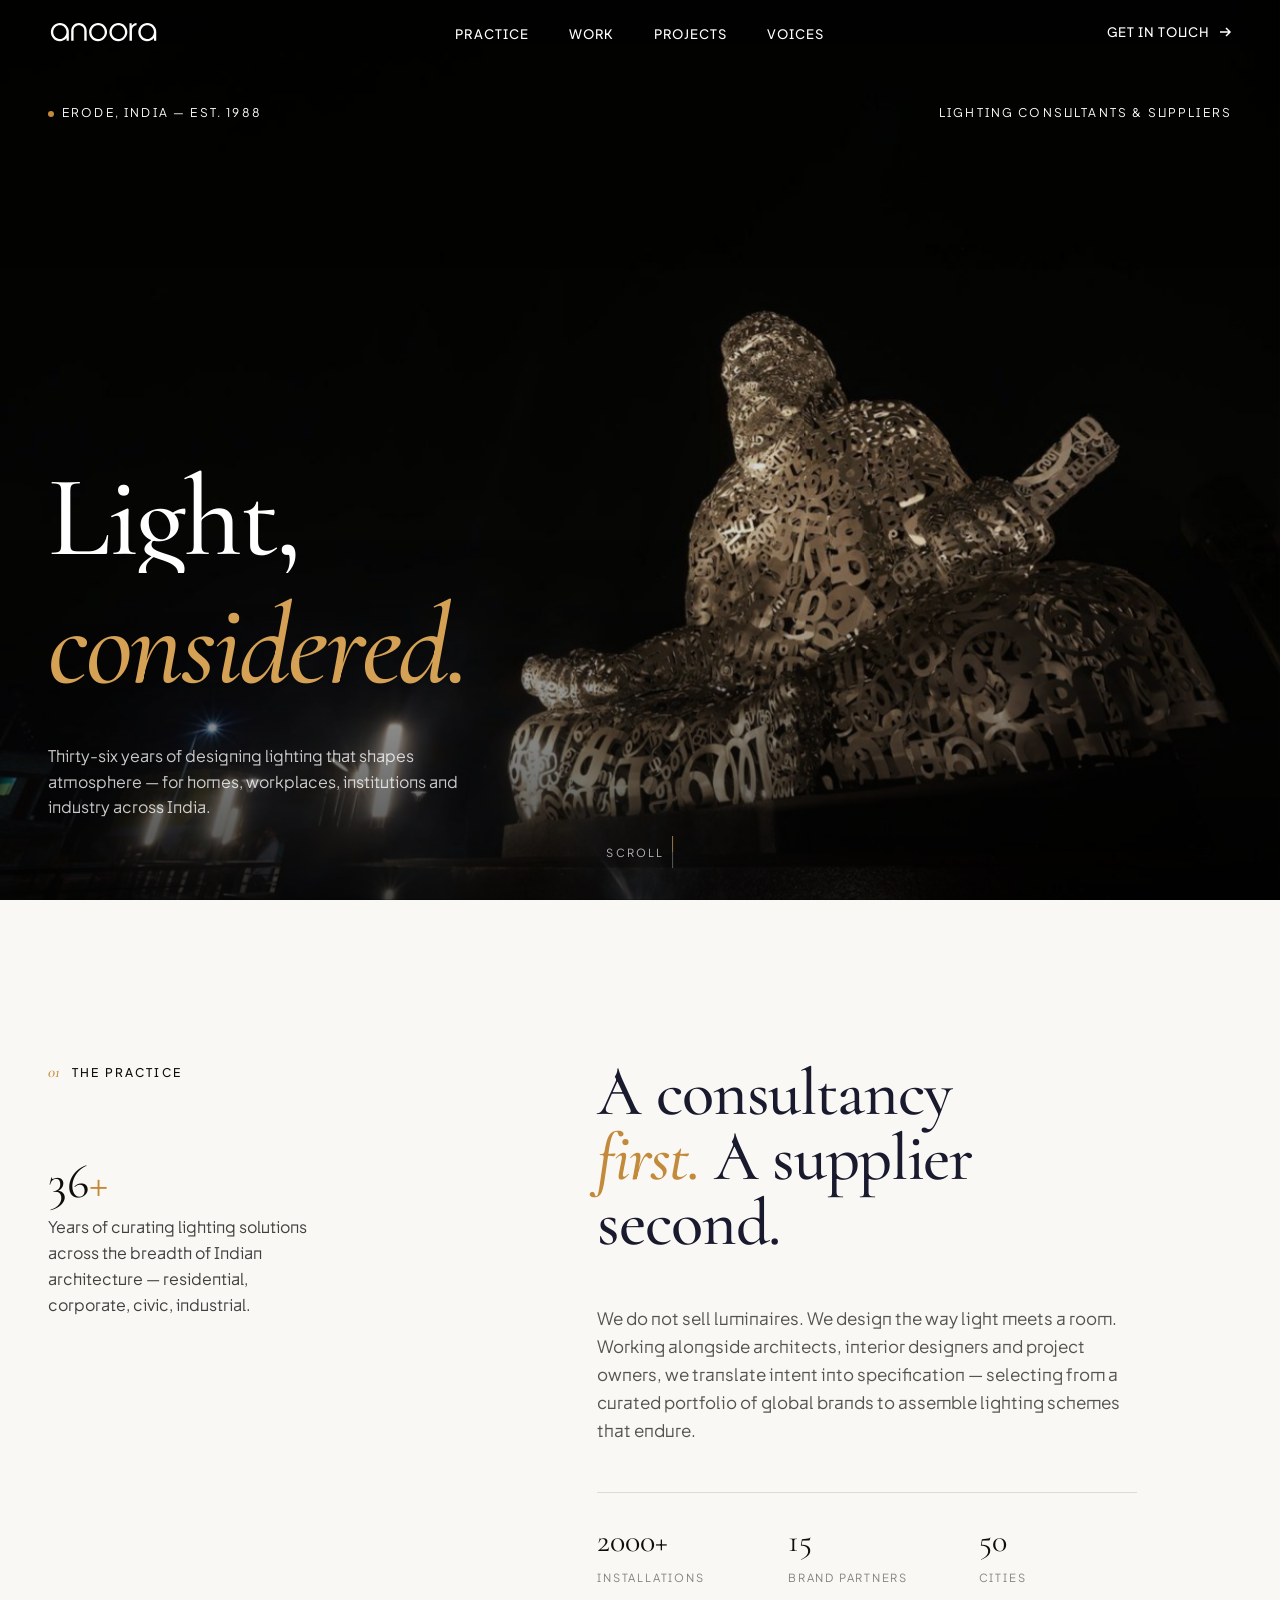
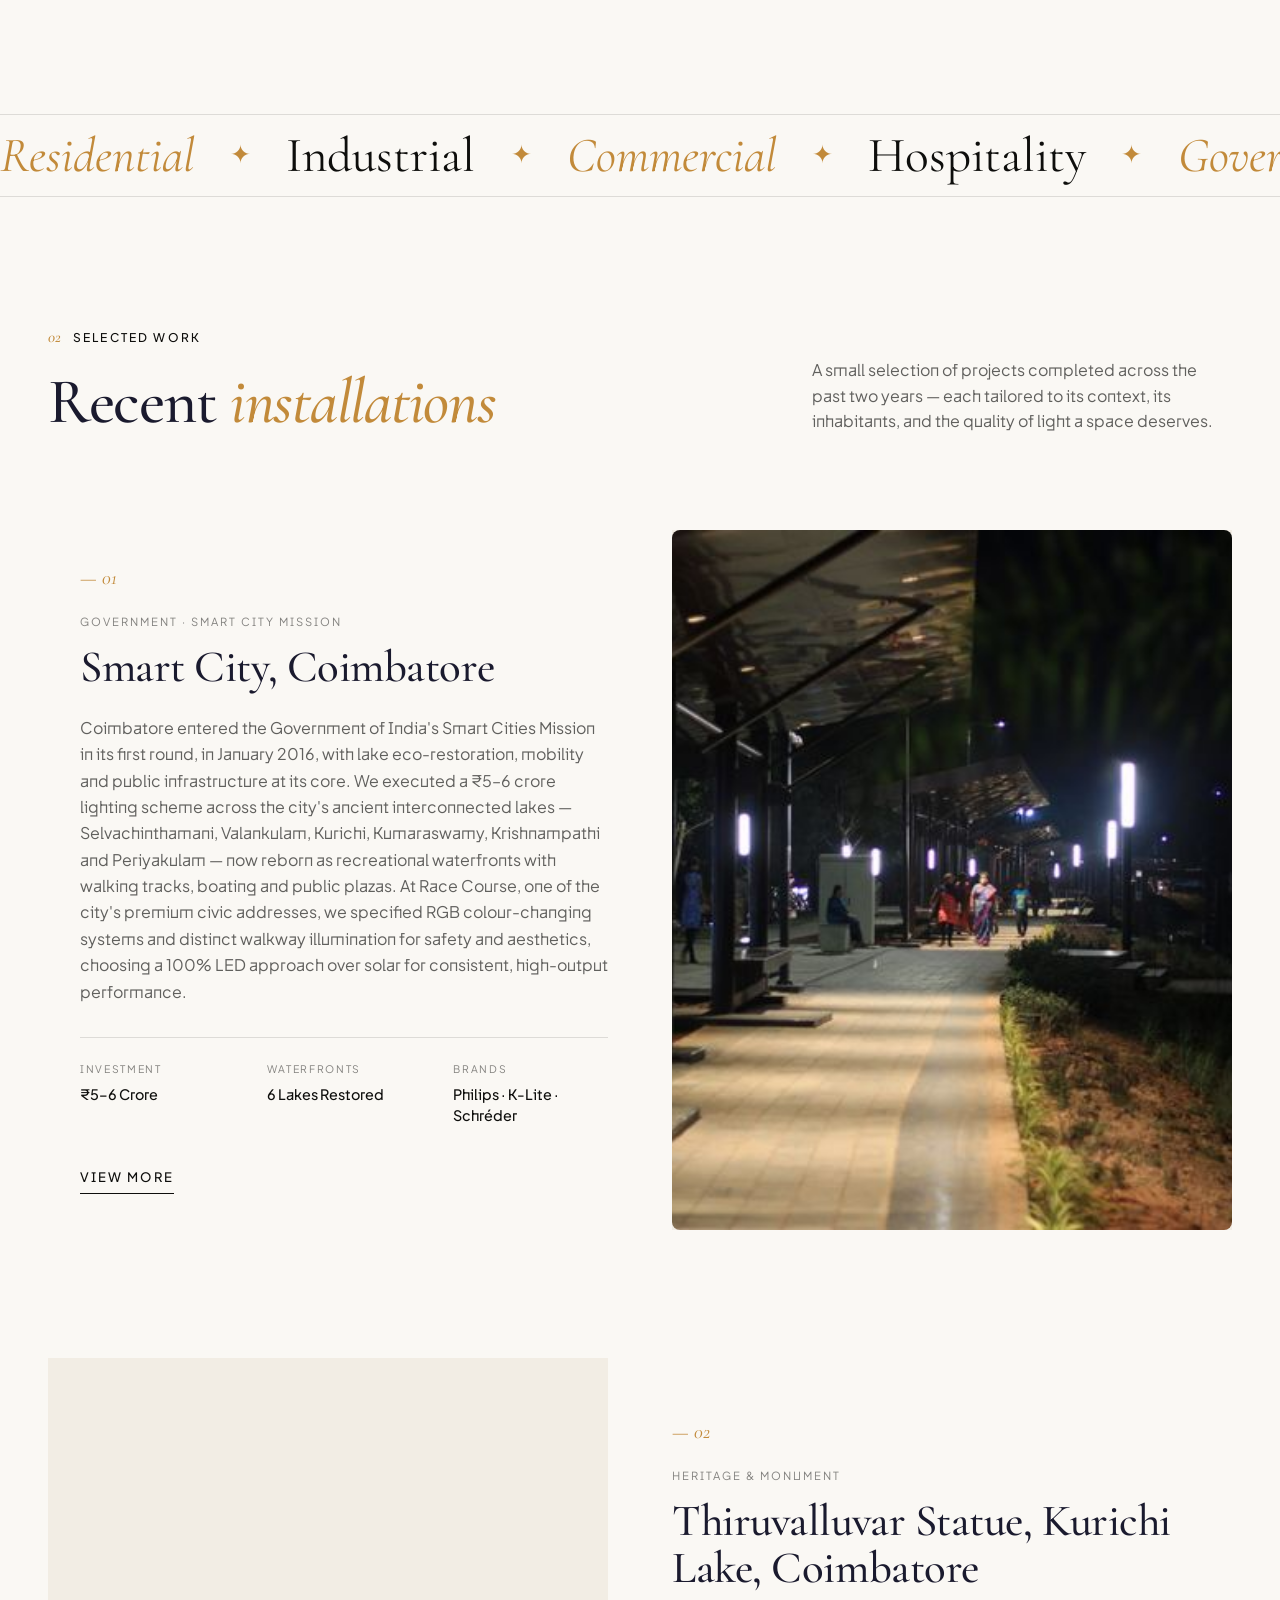
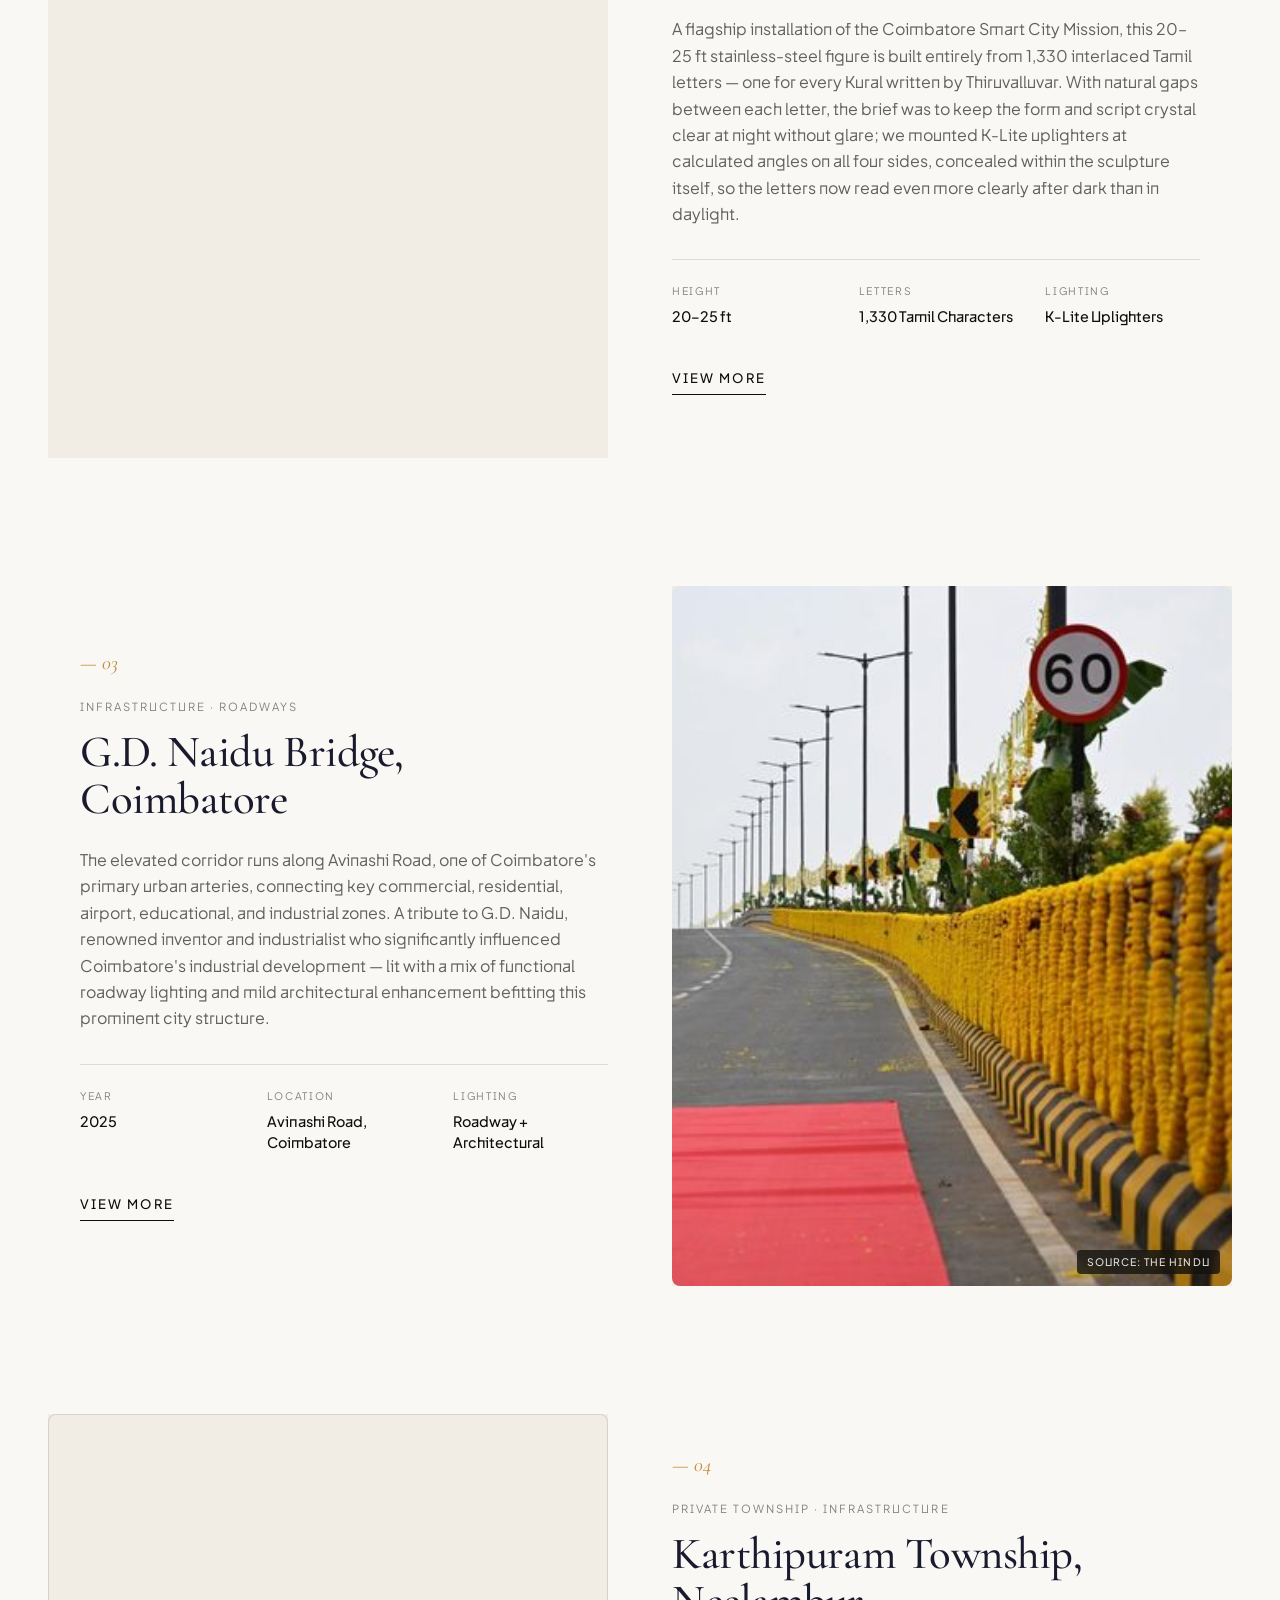
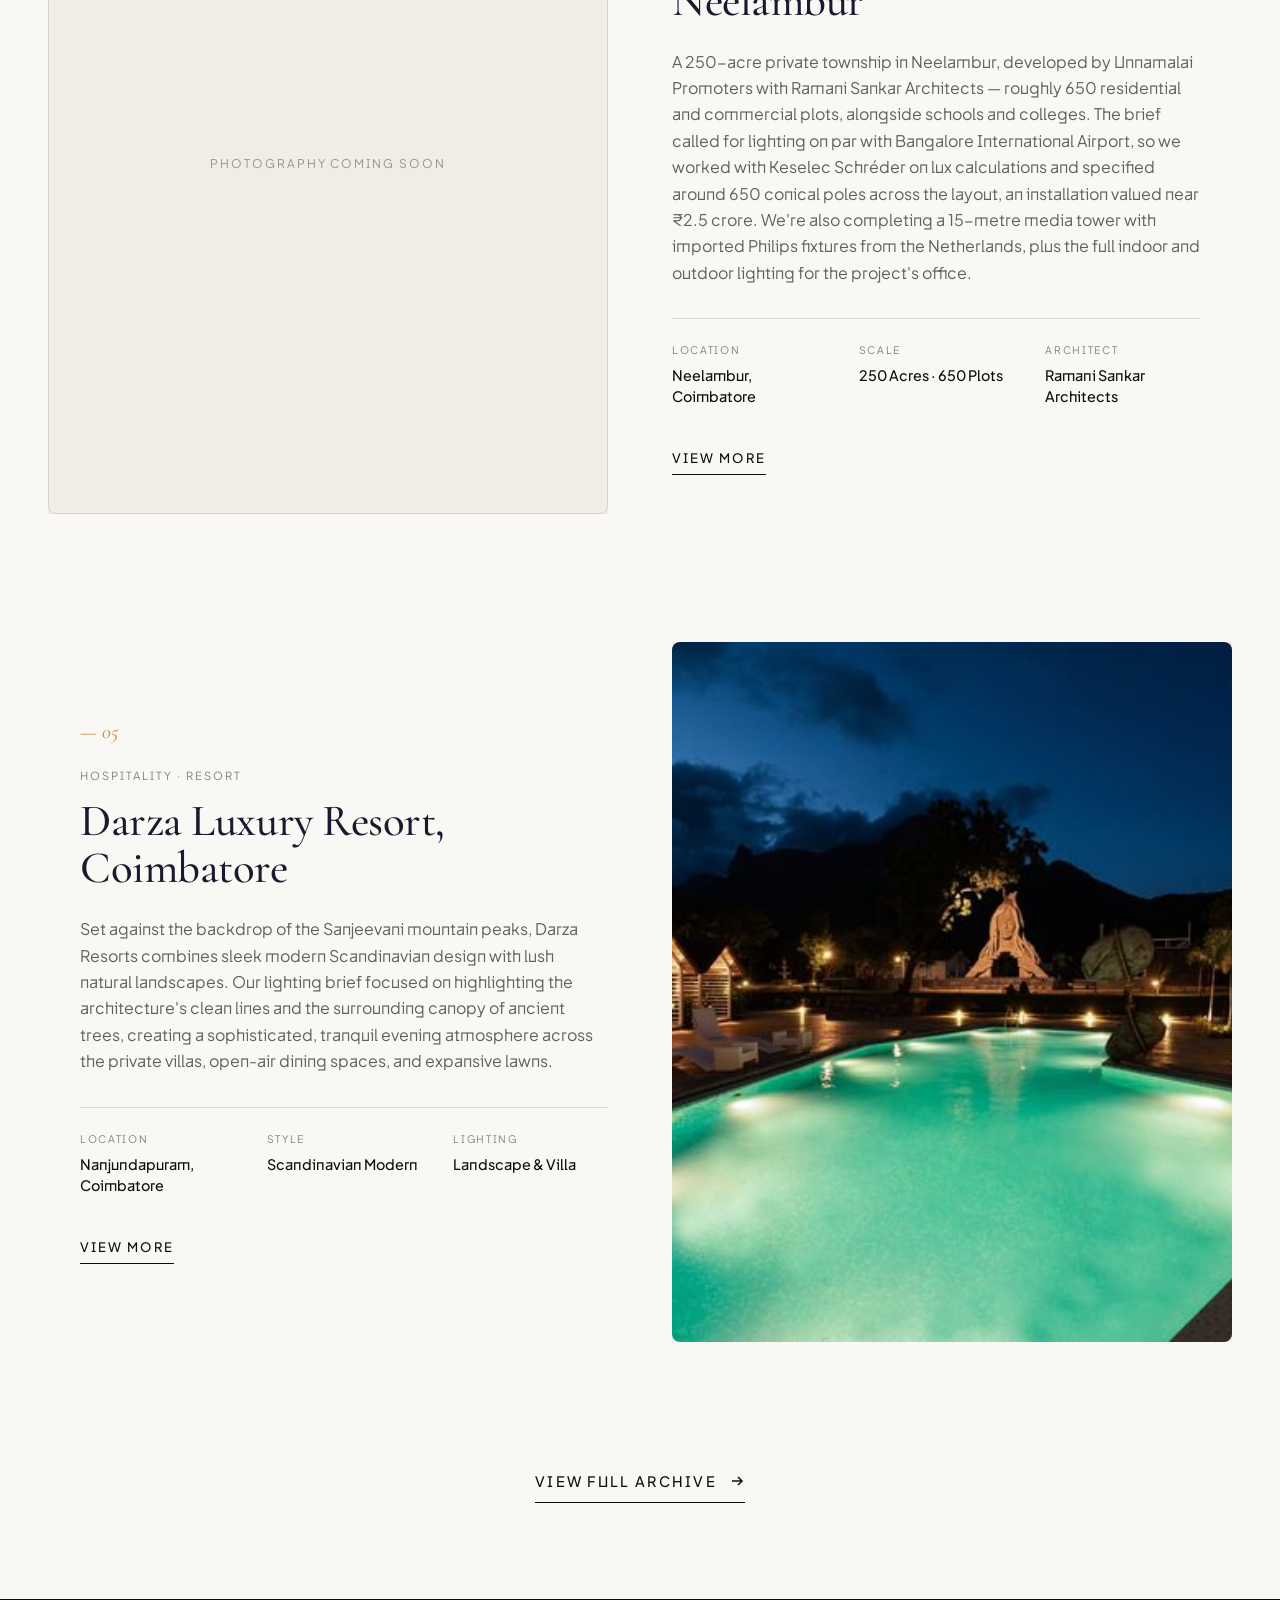
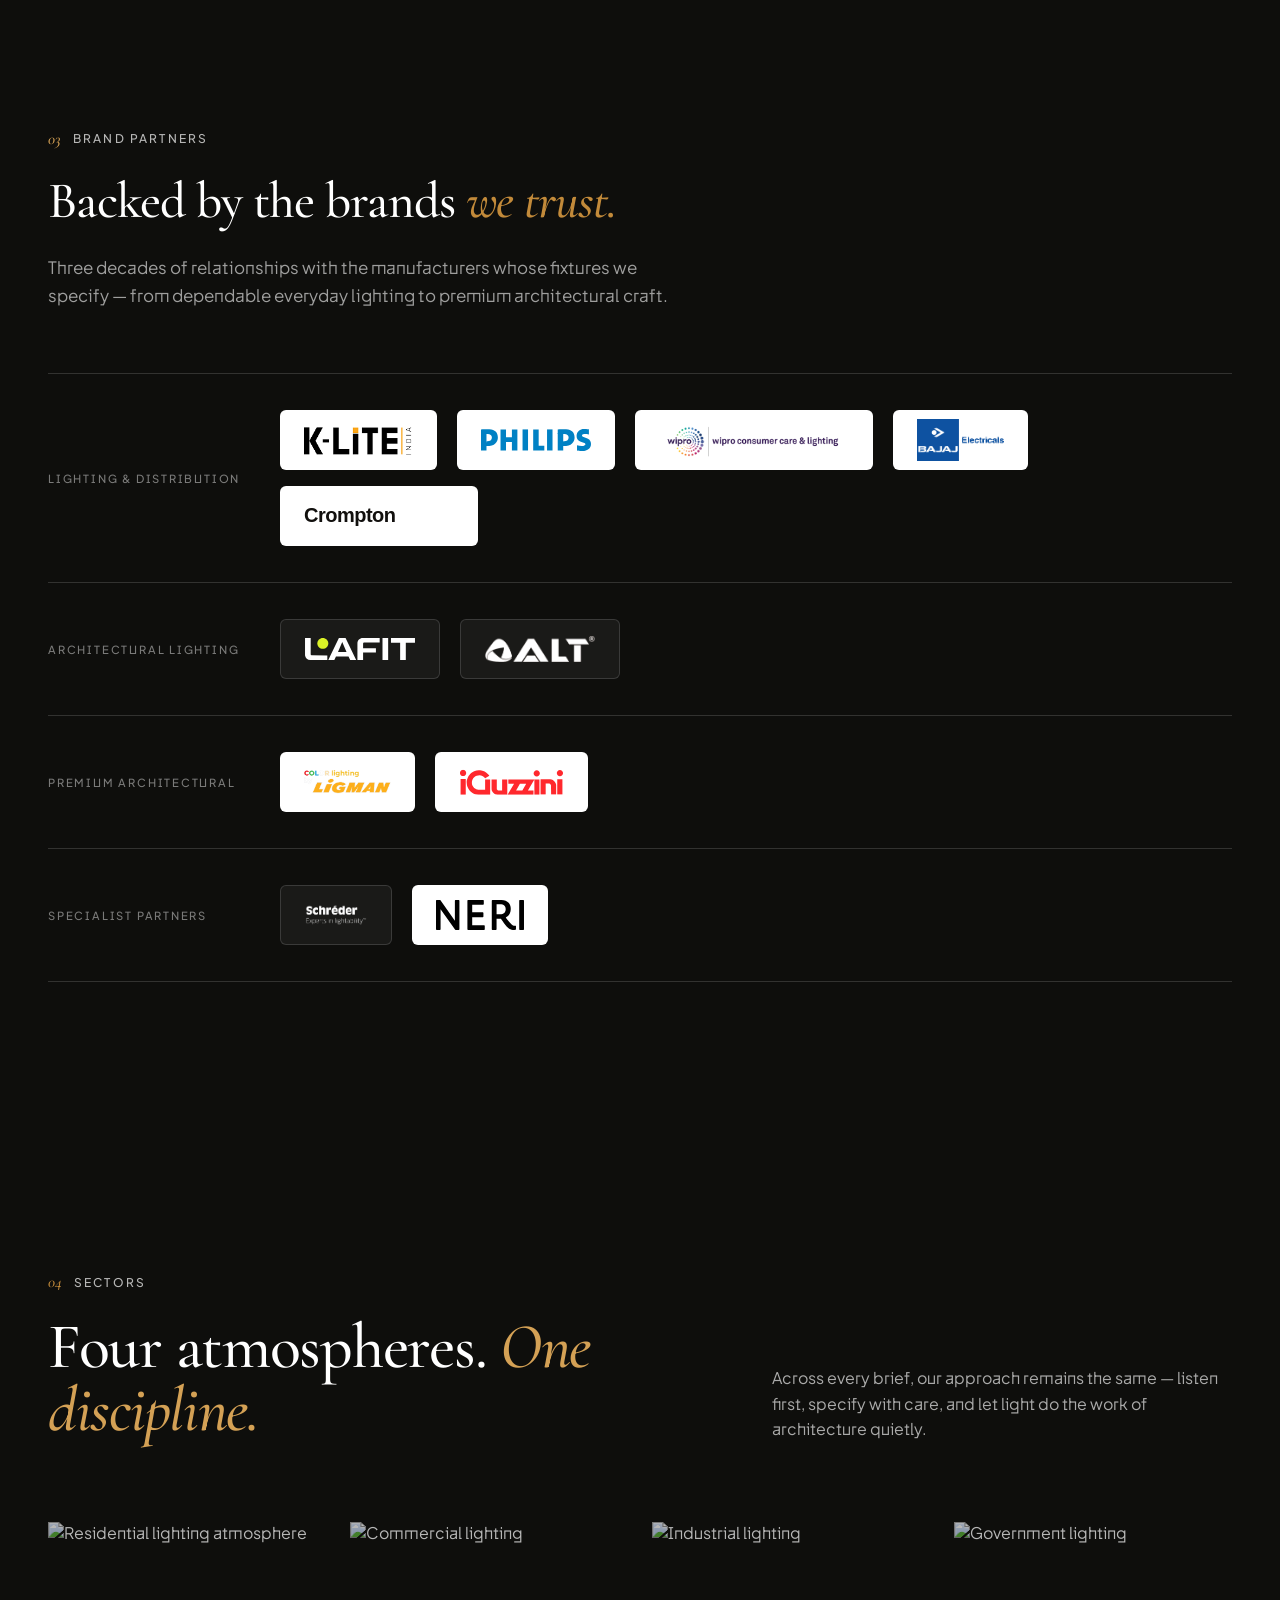
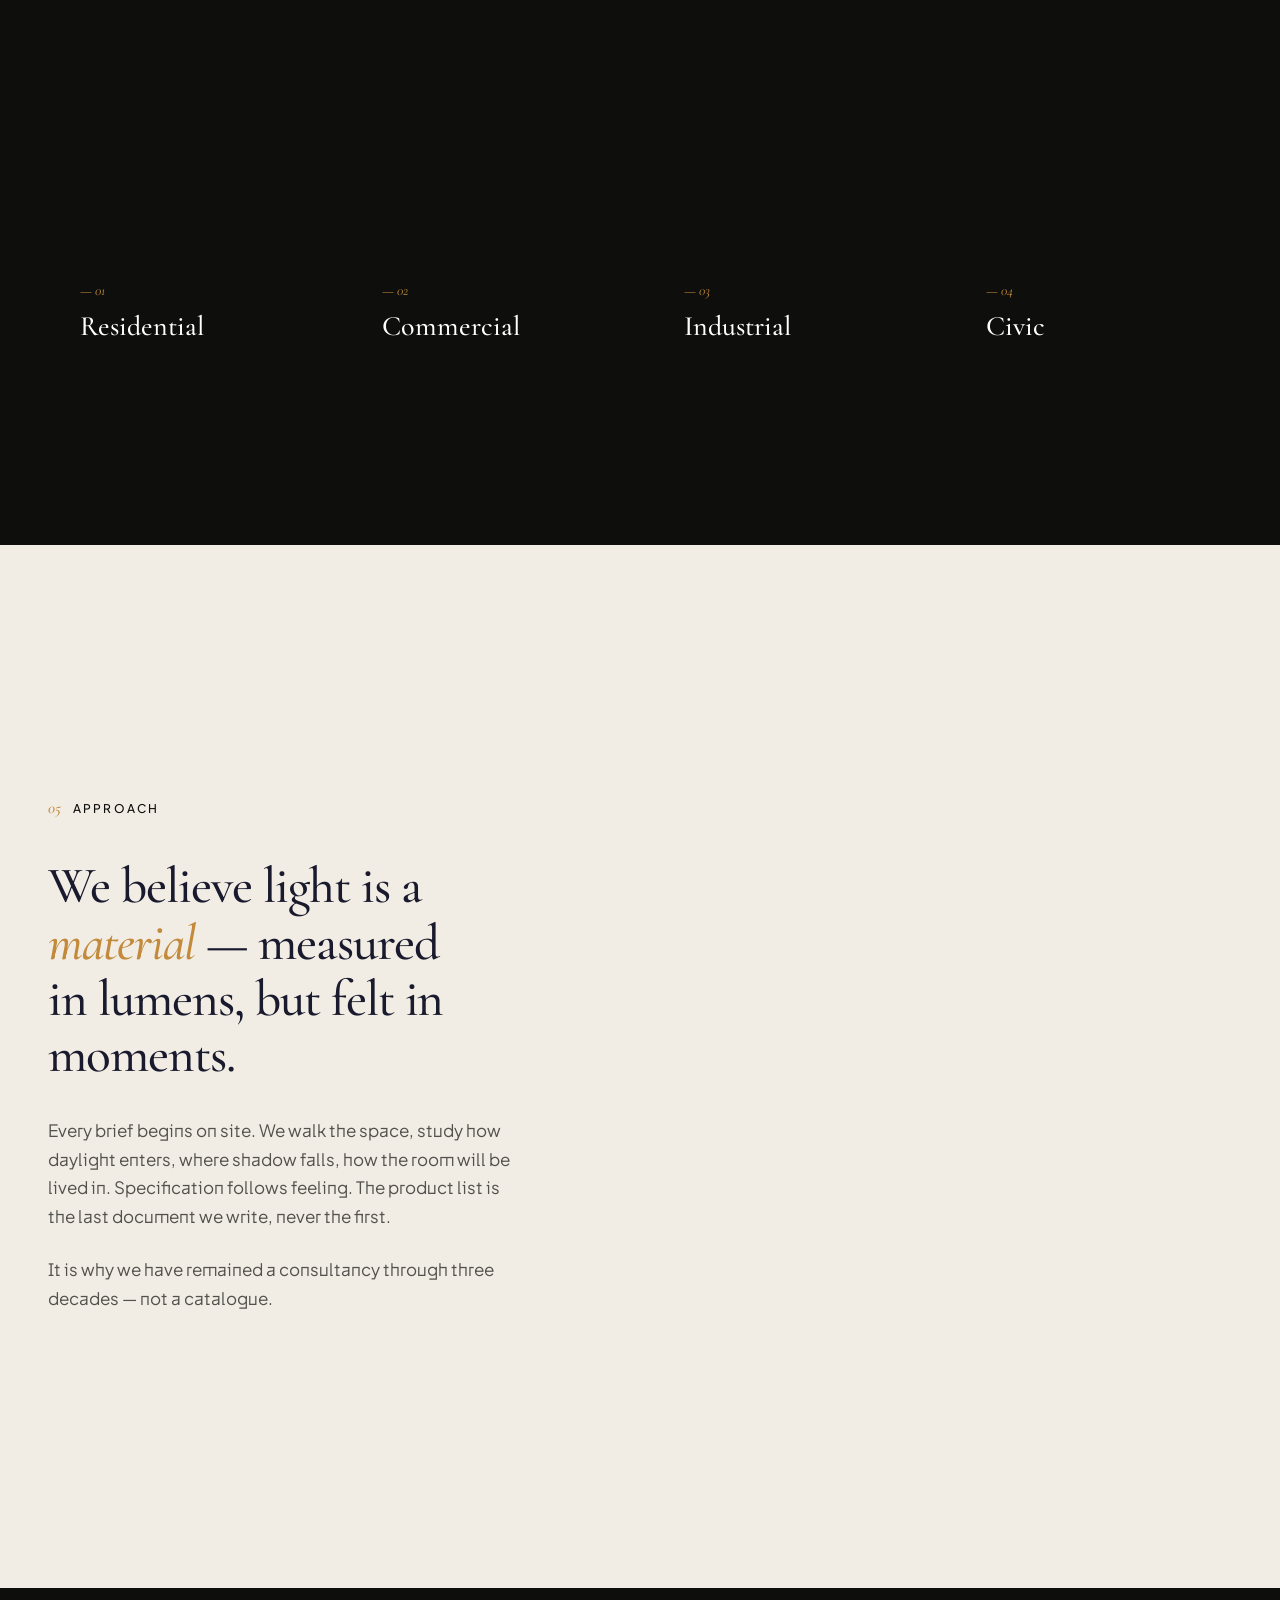
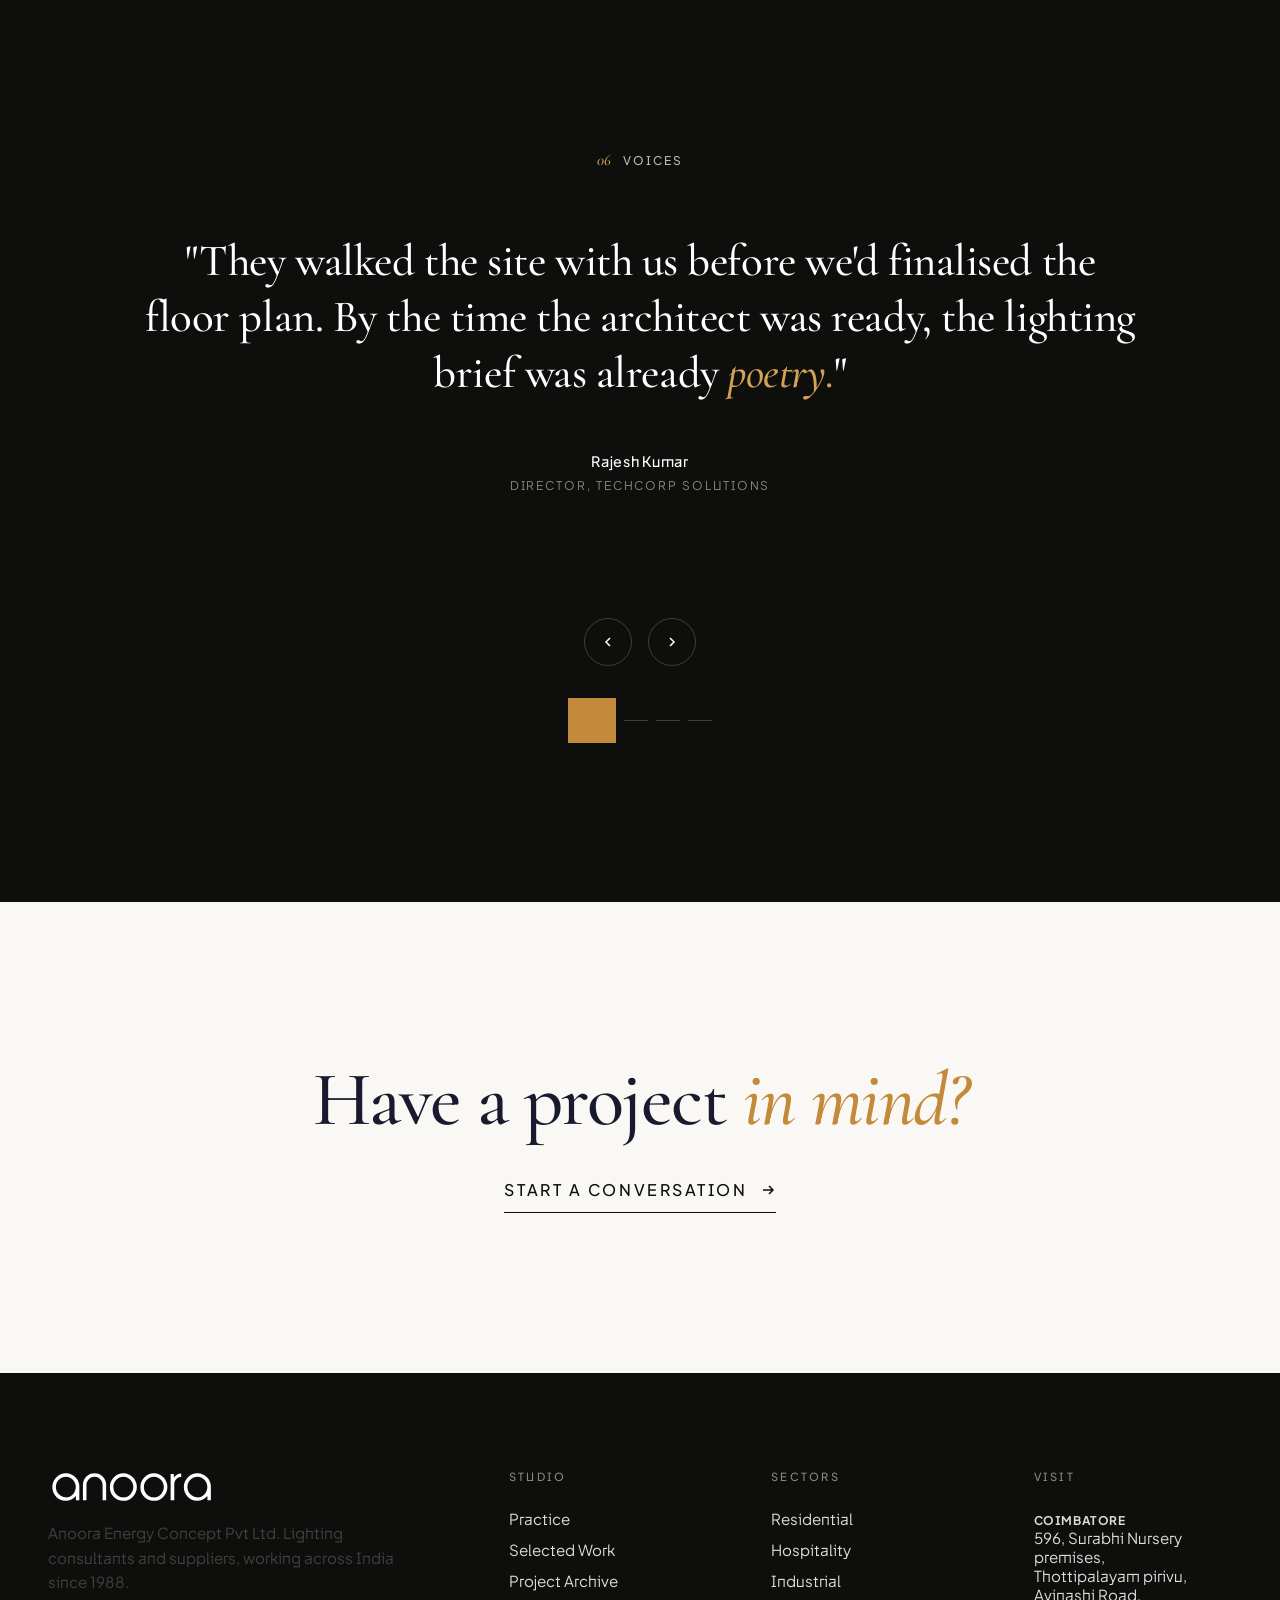
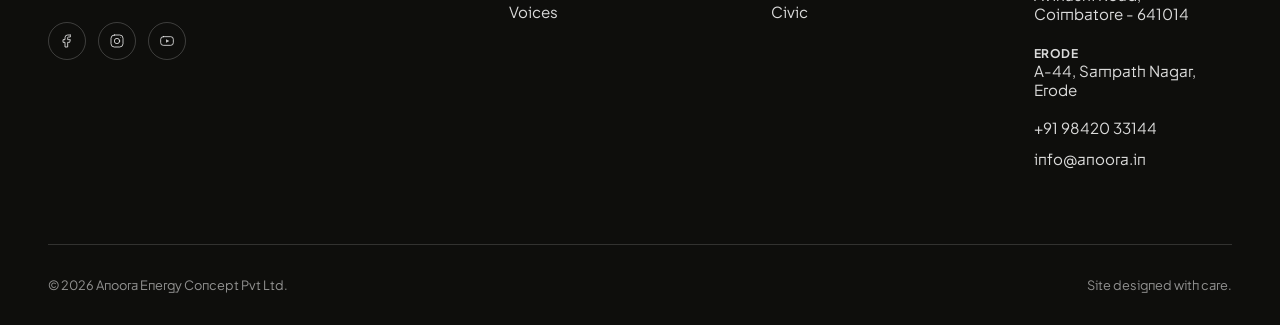
==== commit 21785645: "fix: register rows stay one line on phones; add arrow to the drawer CTA Two mobile fixes to the proj" ====
--- a/index.html
+++ b/index.html
@@ -19,9 +19,9 @@
     <ul class="nav-links" id="navLinks">
       <li><a href="#practice">Practice</a></li>
       <li><a href="#work">Work</a></li>
-      <li><a href="projects.html">PROJECTS</a></li>
+      <li><a href="projects.html">Projects</a></li>
       <li><a href="#voices">Voices</a></li>
-      <li class="nav-links-cta"><a href="contact.html">Get in Touch</a></li>
+      <li class="nav-links-cta"><a href="contact.html">Get in Touch<svg viewBox="0 0 14 14" fill="none" stroke="currentColor" stroke-width="1.5" aria-hidden="true"><path d="M2 7h10M8 3l4 4-4 4"/></svg></a></li>
     </ul>
     <a href="contact.html" class="nav-cta">
       Get in Touch
--- a/styles.css
+++ b/styles.css
@@ -198,7 +198,17 @@
   .nav-links {
     display: flex;
     position: fixed;
-    inset: 0;
+    /* Deliberately not `inset: 0`. Once .nav is scrolled it carries a
+       backdrop-filter, which makes it the containing block for fixed
+       descendants — `inset: 0` would then resolve against the header bar and
+       crop the drawer to a strip at the top. The nav's padding box starts at
+       the viewport origin and spans its full width, so anchoring to 0,0 with
+       an explicit width/height is correct whichever box wins. */
+    top: 0;
+    left: 0;
+    width: 100%;
+    height: 100vh;
+    height: 100dvh;
     /* .nav-links carries justify-self: center for the desktop row; on a
        positioned box that shrink-to-fits the drawer instead of filling it. */
     justify-self: stretch;
@@ -208,6 +218,8 @@
     gap: 0.5rem;
     padding: 6rem 2rem 3rem;
     background: var(--paper);
+    /* Landscape phones don't have room for five 2rem items plus the padding. */
+    overflow-y: auto;
     /* Kept in the layer order but inert until opened, so it never traps taps. */
     opacity: 0;
     visibility: hidden;
@@ -264,12 +276,16 @@
   }
   .nav-links-cta a,
   .nav.scrolled .nav-links-cta a {
+    display: inline-flex;
+    align-items: center;
+    gap: 0.6rem;
     font-family: var(--font-sans);
     font-size: 0.8125rem;
     letter-spacing: 0.16em;
     text-transform: uppercase;
     color: var(--gold);
   }
+  .nav-links-cta svg { width: 14px; height: 14px; flex-shrink: 0; }
 }
 
 /* Visitor-facing stand-in for projects still awaiting photography. */
@@ -1280,6 +1296,11 @@
 .nav.nav-always-dark .nav-links a {
   color: var(--ink);
 }
+/* The mobile drawer is --paper on every page, so its CTA keeps the gold it
+   has on the home nav — the rule above would otherwise flatten it to ink. */
+.nav.nav-always-dark .nav-links-cta a {
+  color: var(--gold);
+}
 .nav.nav-always-dark .nav-cta {
   color: var(--ink);
 }
@@ -2601,11 +2622,9 @@
 @media (max-width: 560px) {
   .register-section { padding: 4rem 0; }
   .register-grid { grid-template-columns: 1fr; gap: 2.25rem; }
-  /* Stack name over place so long names aren't squeezed into half a line. */
-  .register-group li {
-    flex-direction: column;
-    align-items: flex-start;
-    gap: 0.15rem;
-    padding: 0.7rem 0;
-  }
-}
+  /* Keep the base row layout: name left, place right-aligned against the
+     page edge. A long name wraps within its own column rather than pushing
+     the place out of alignment. */
+  .register-group li { padding: 0.7rem 0; }
+  .reg-place { text-align: right; }
+}
